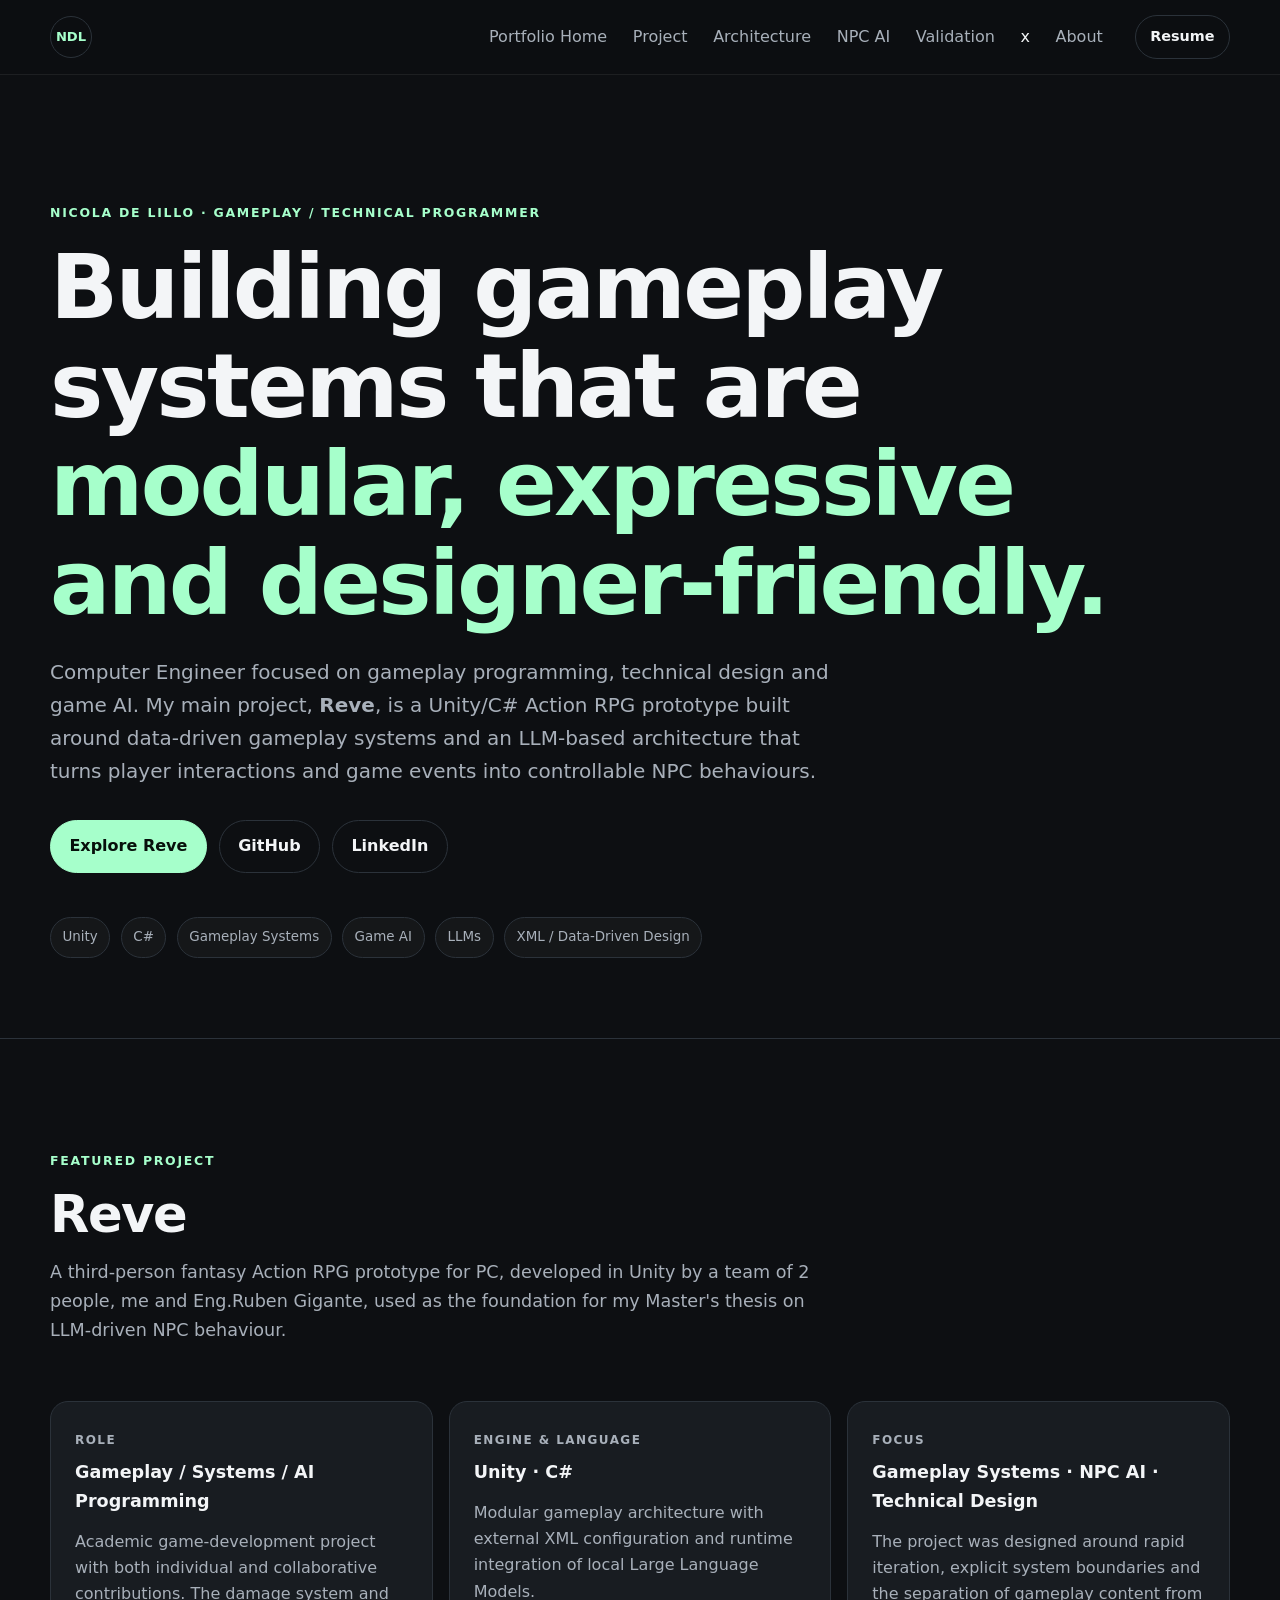
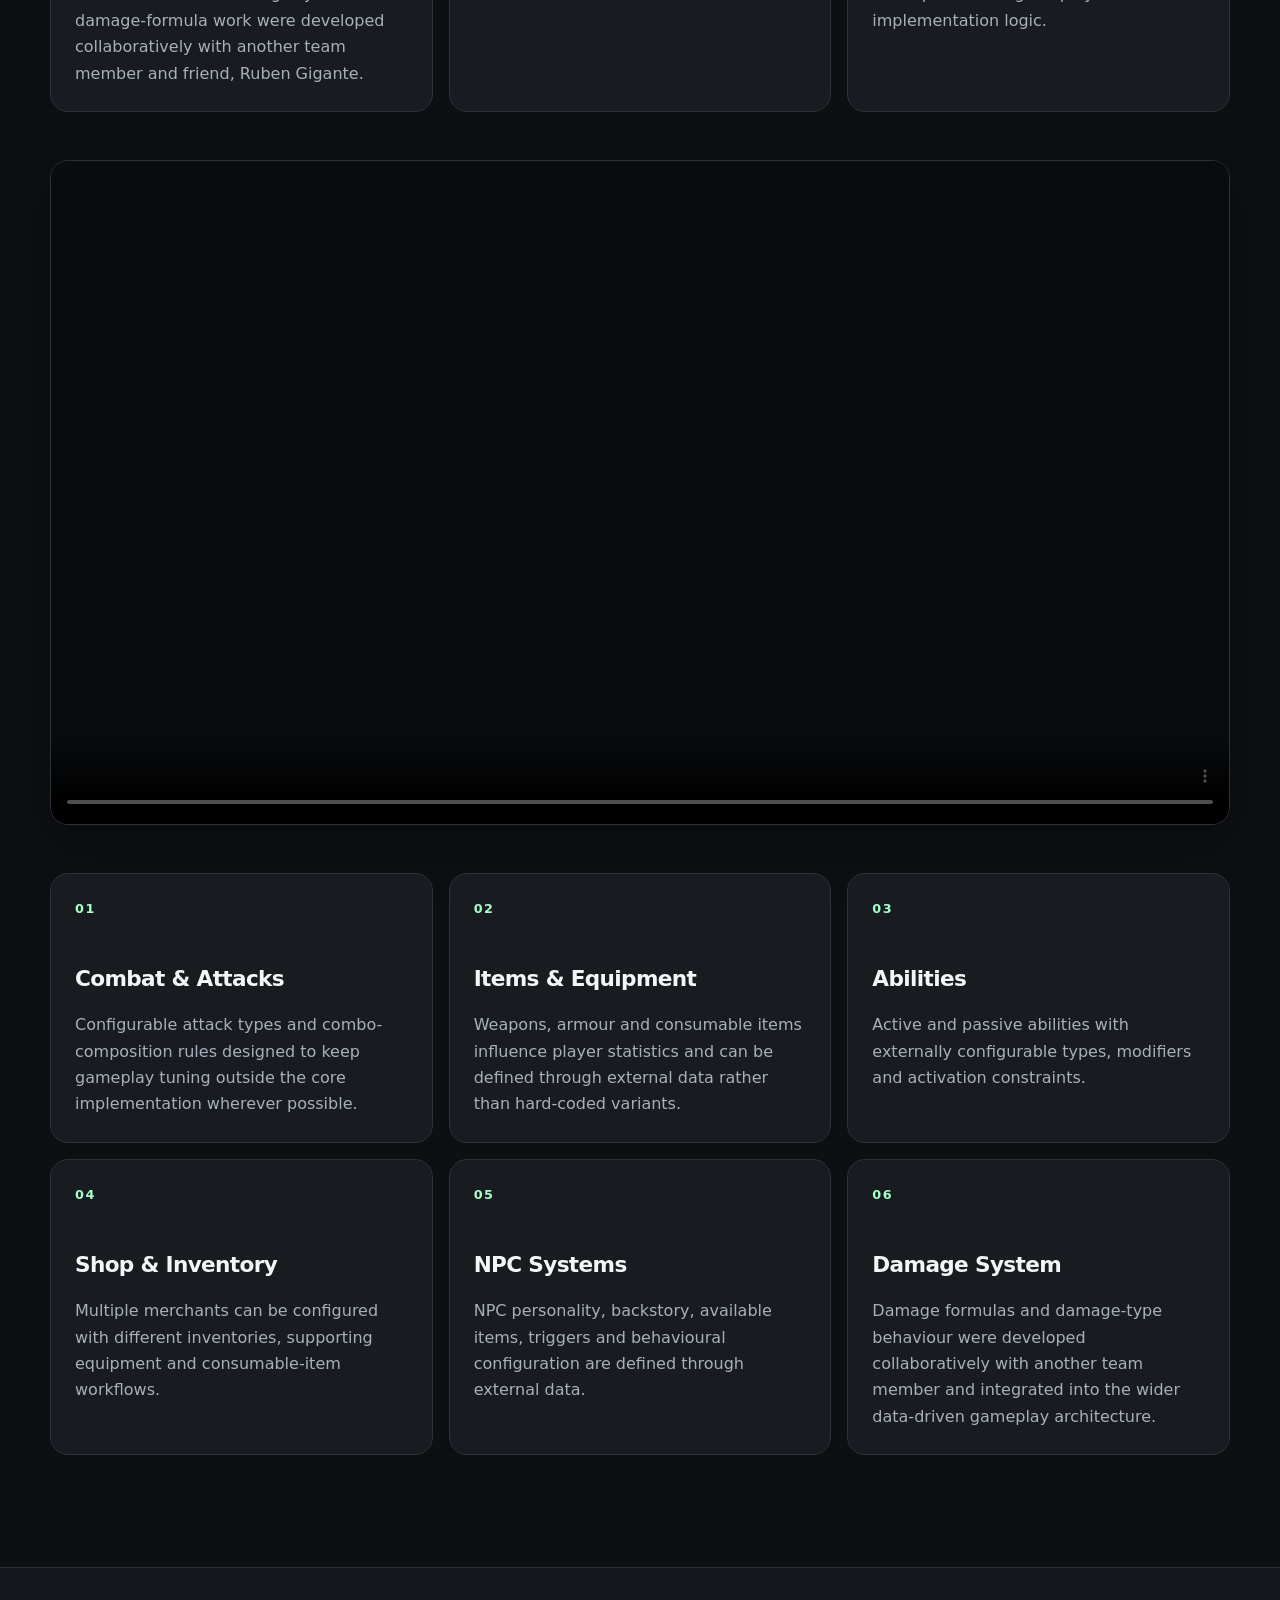
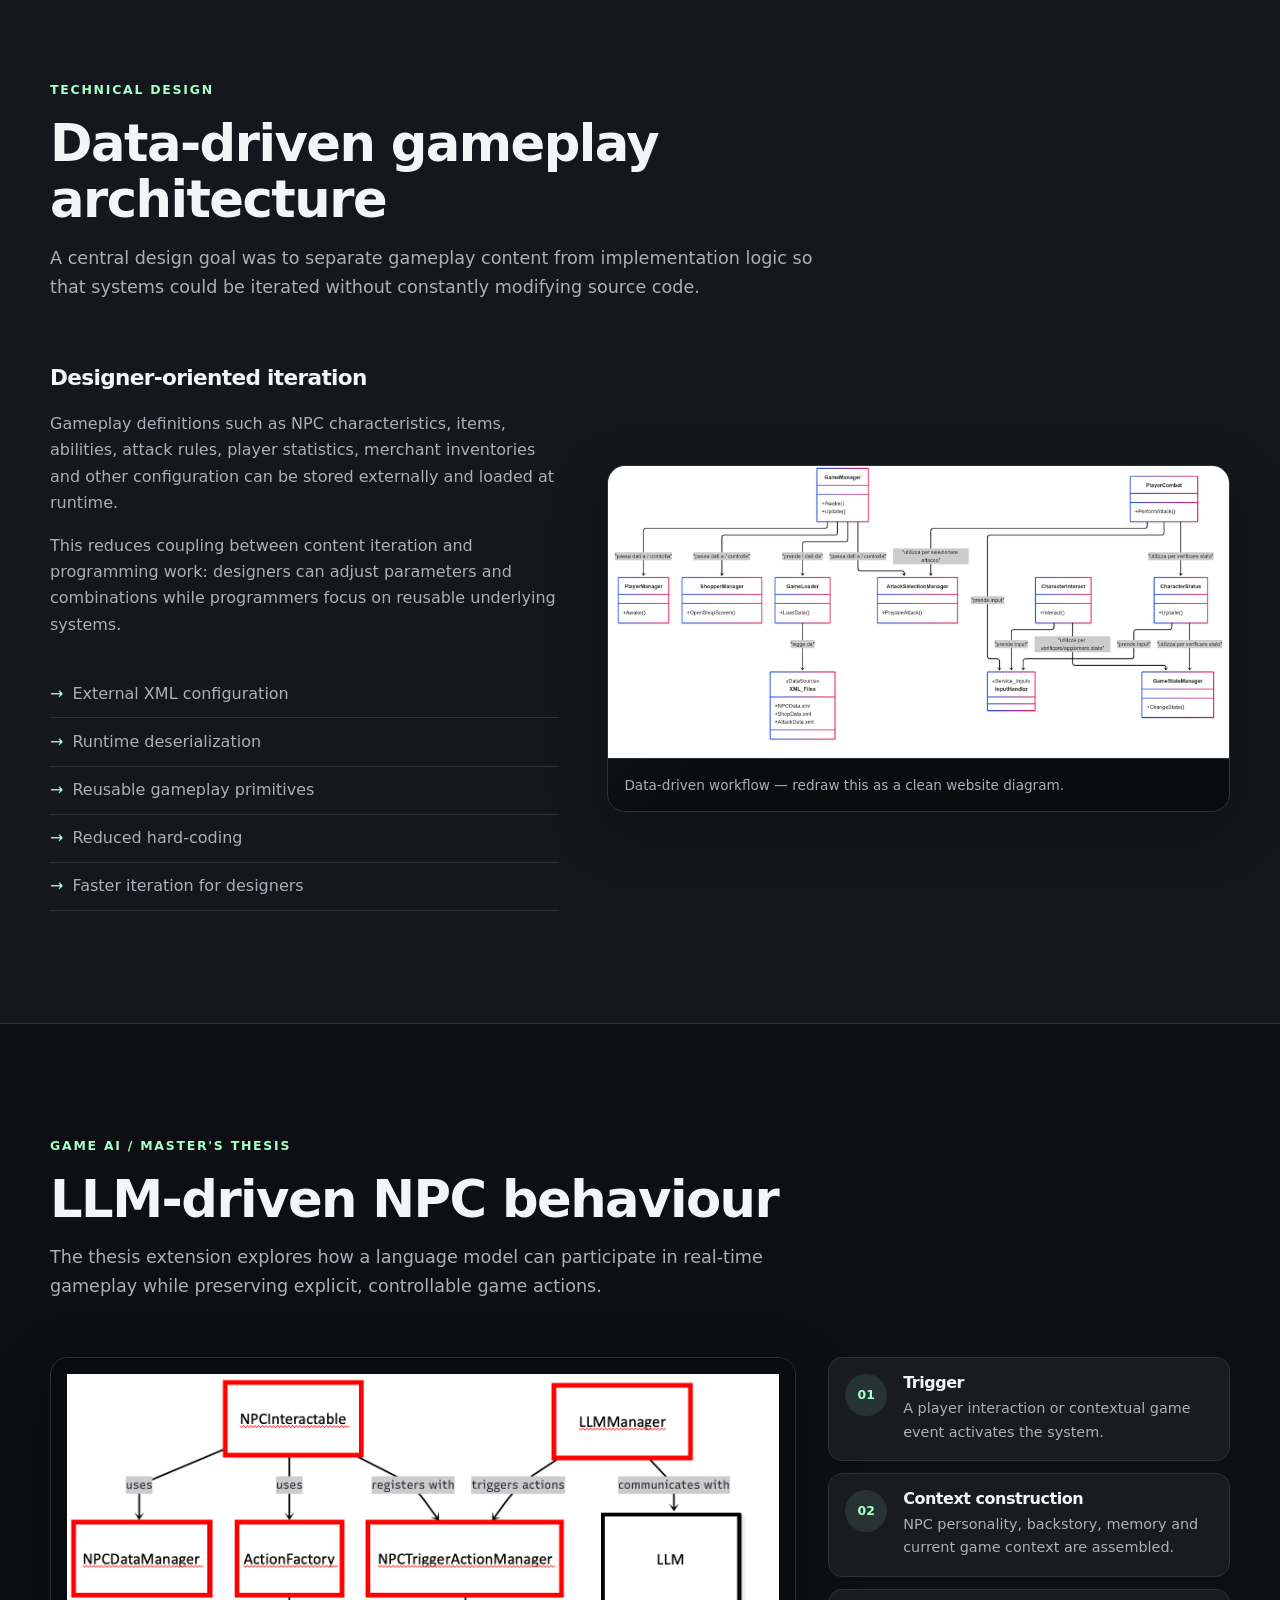
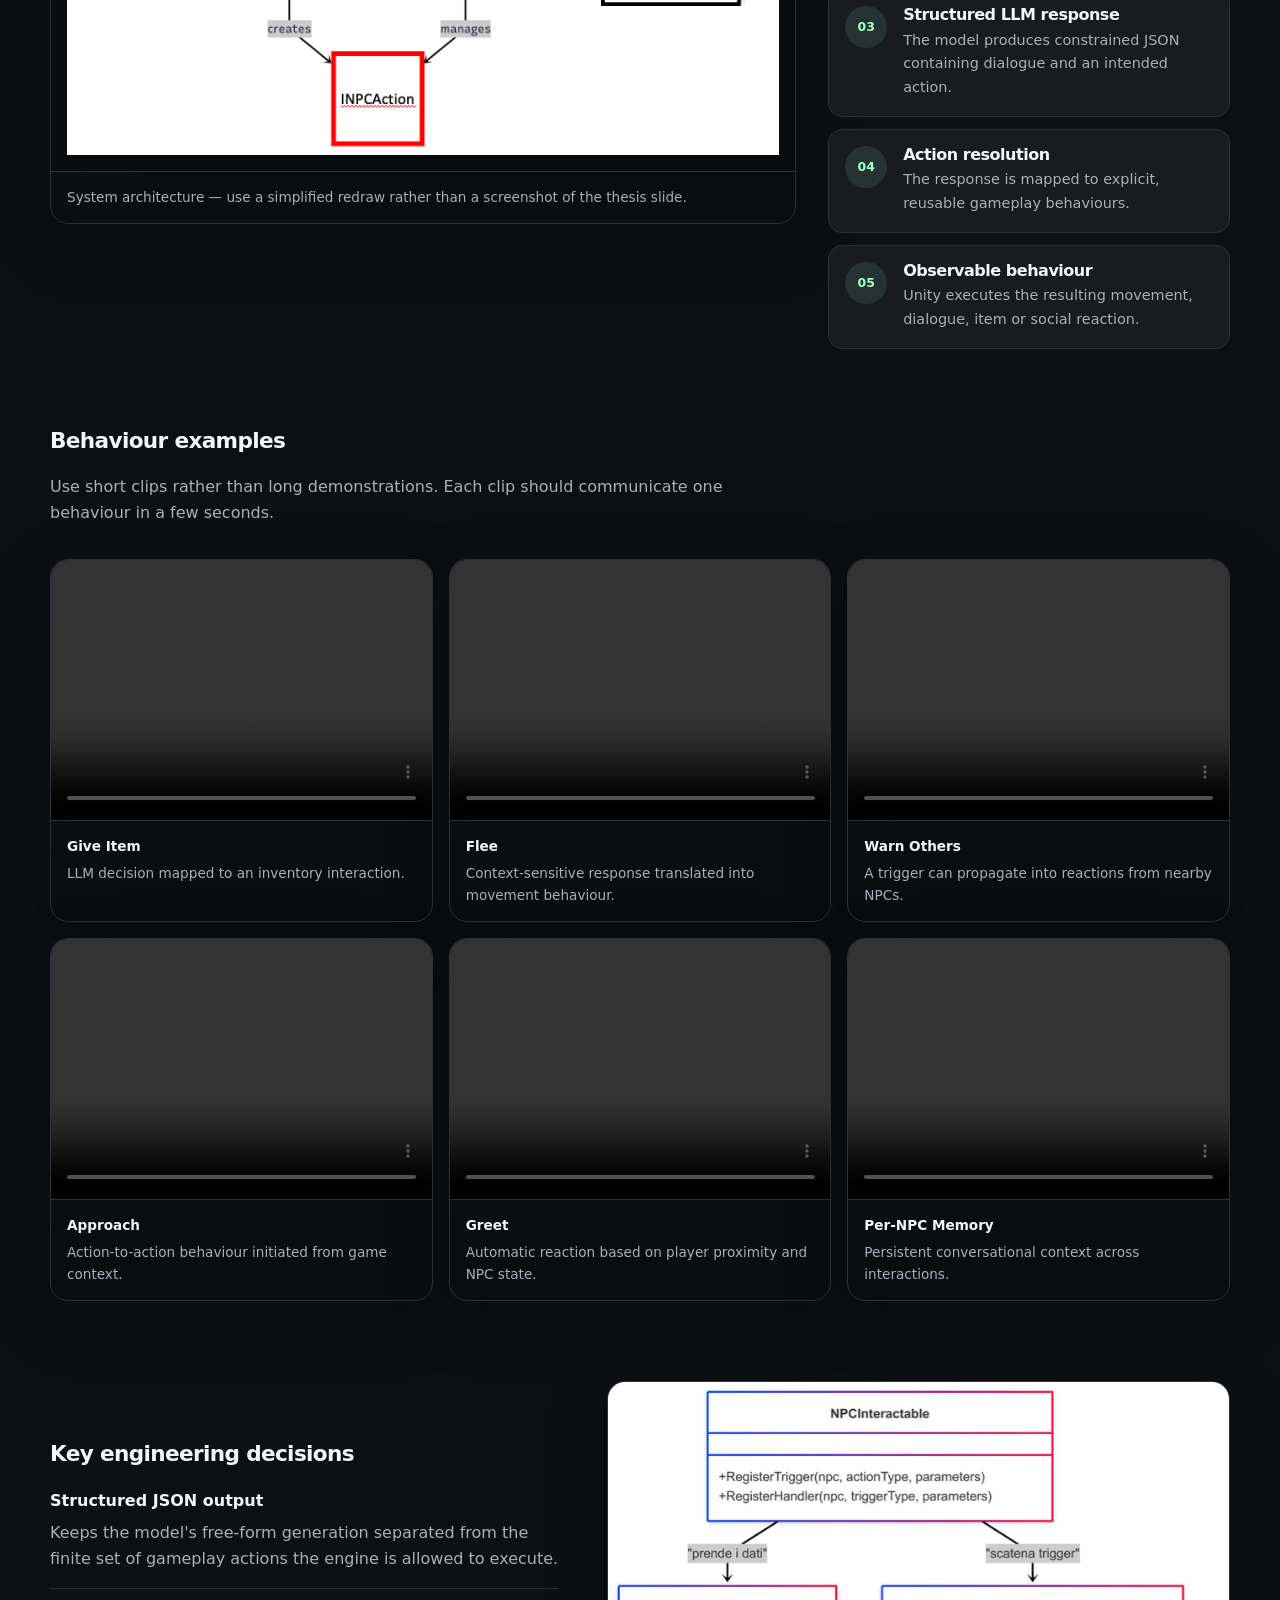
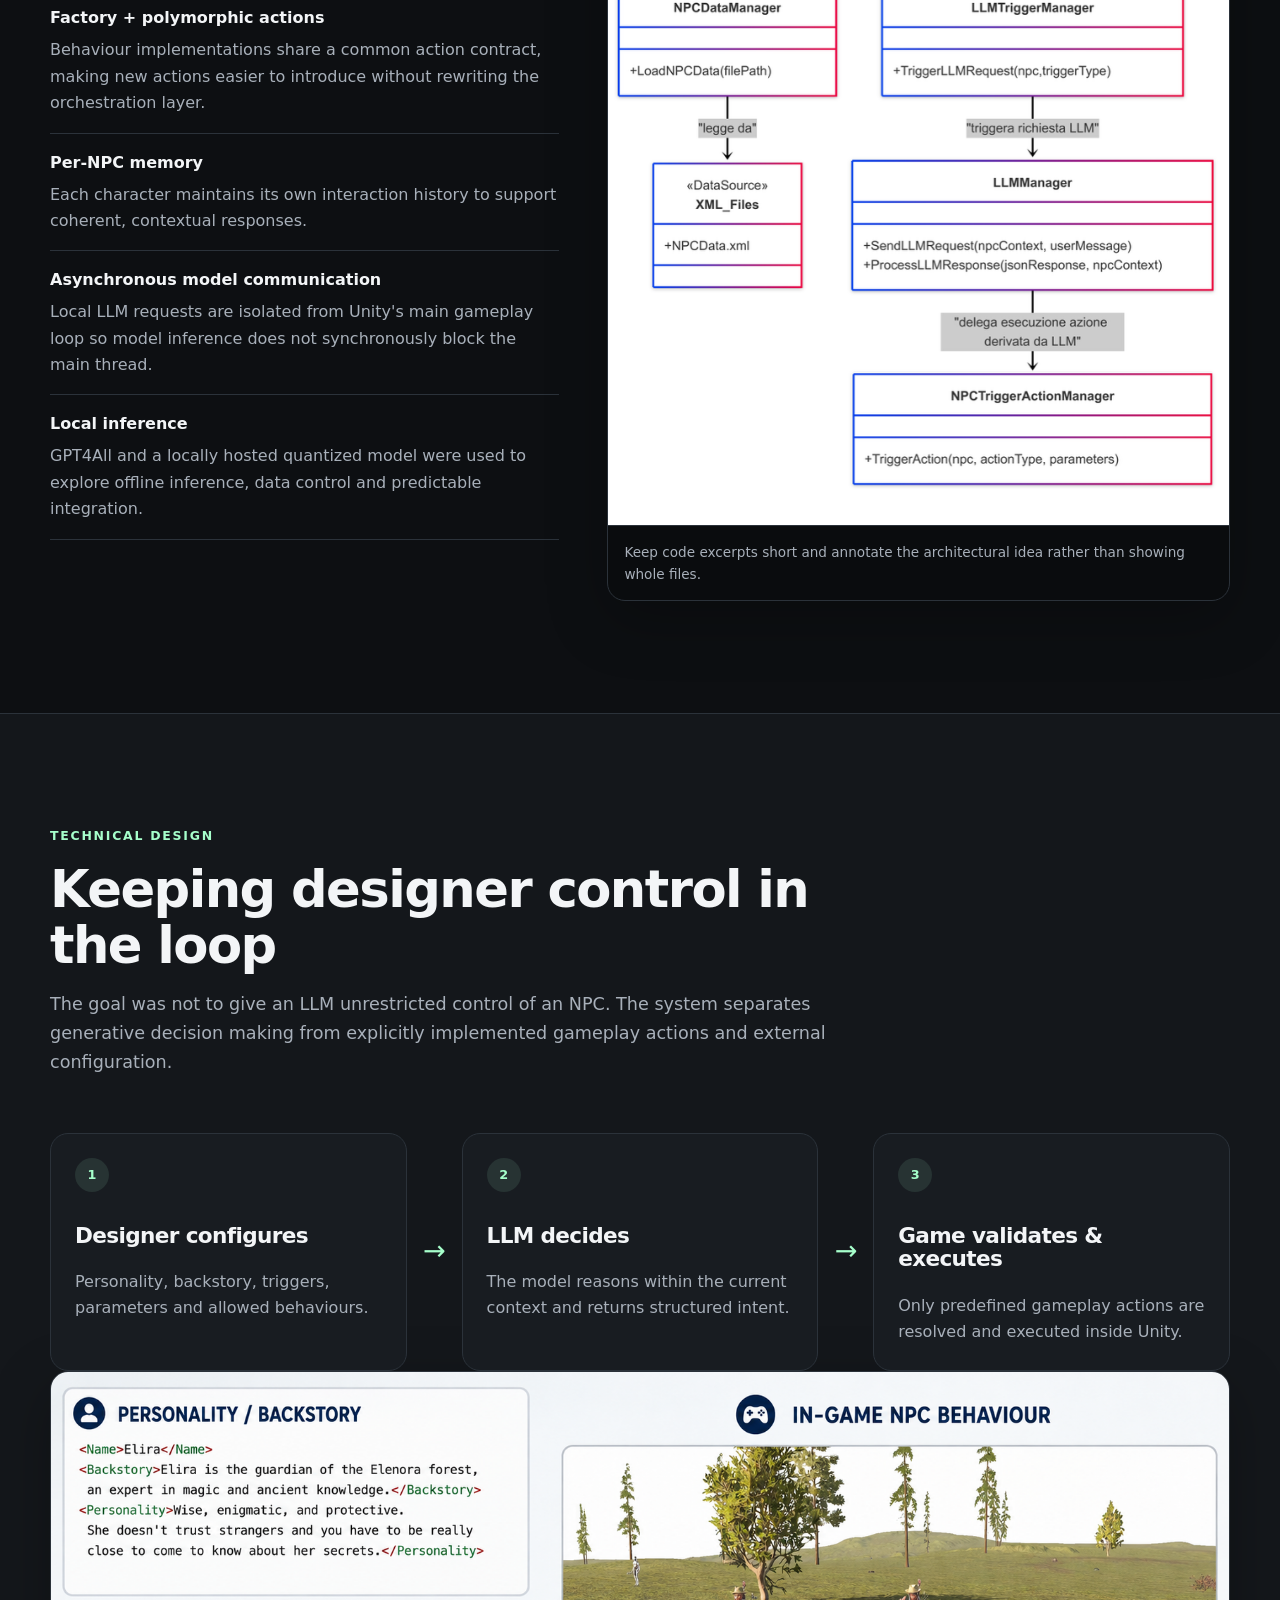
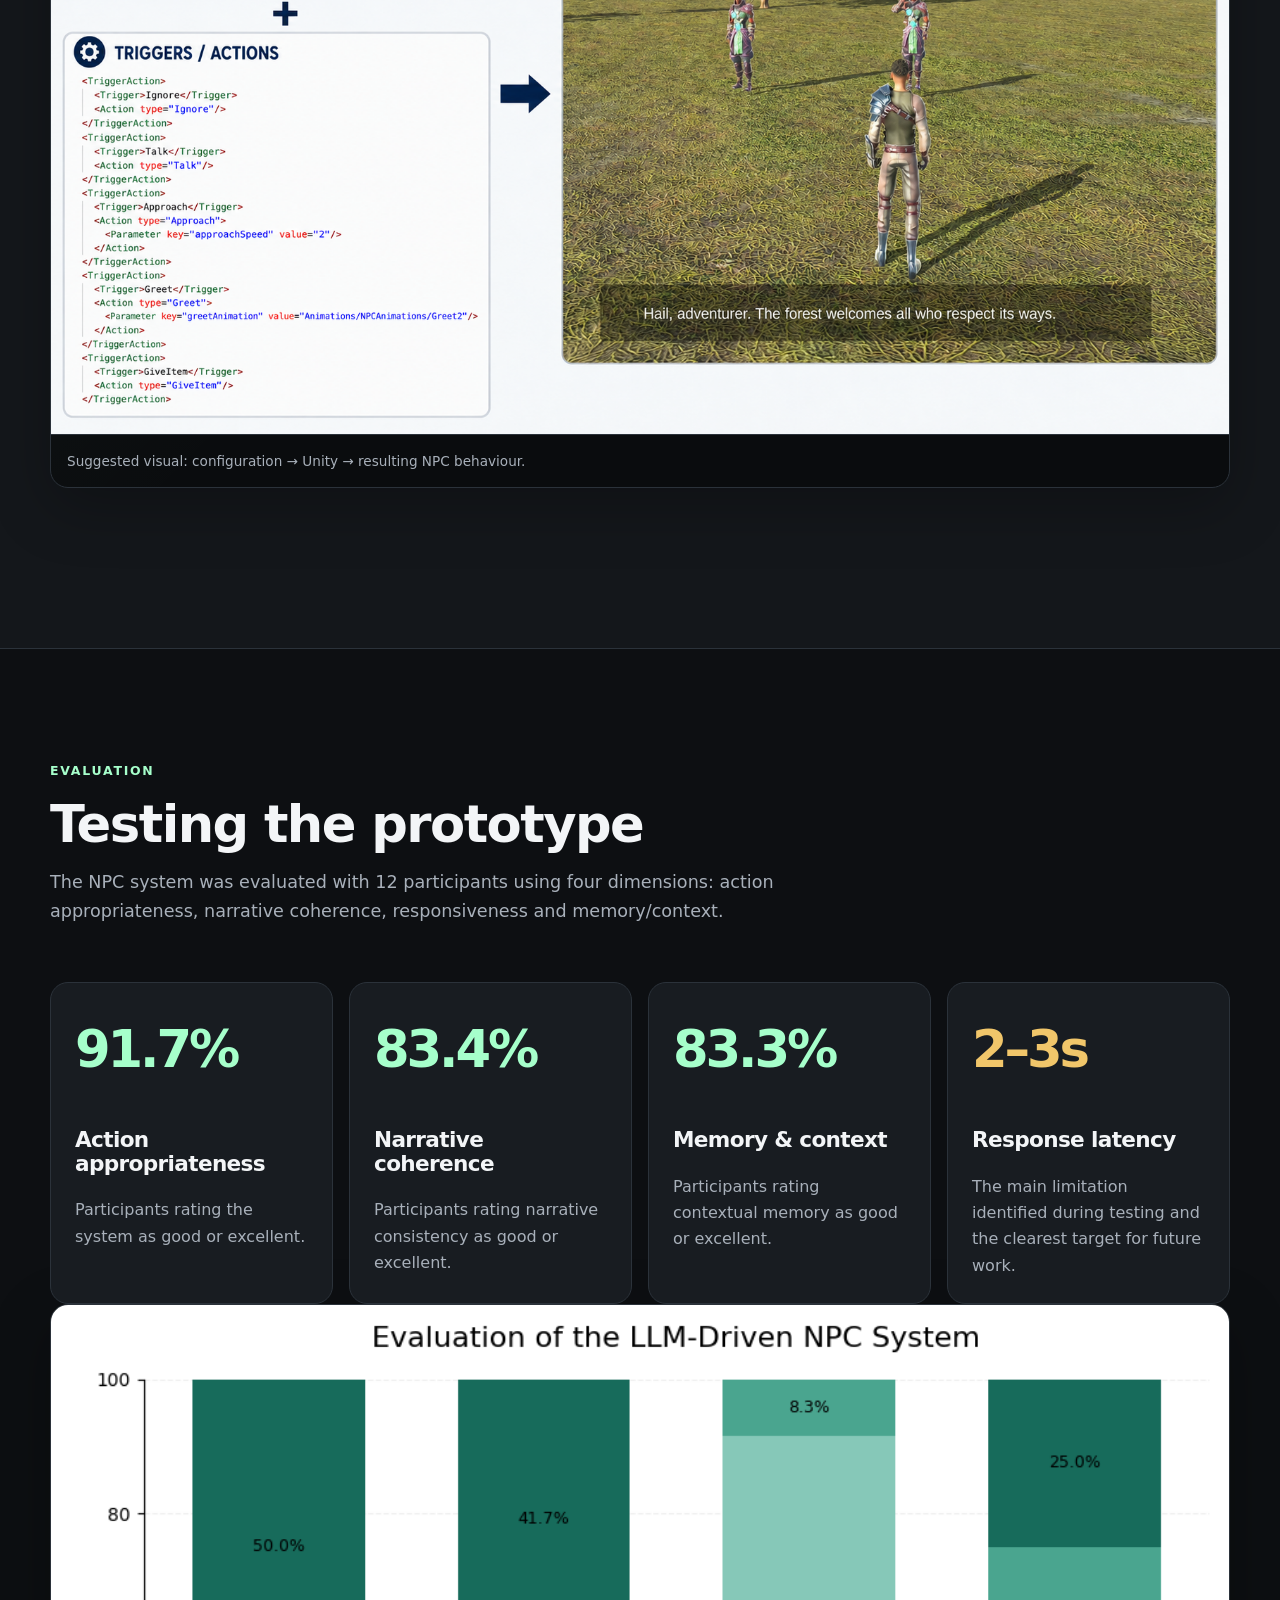
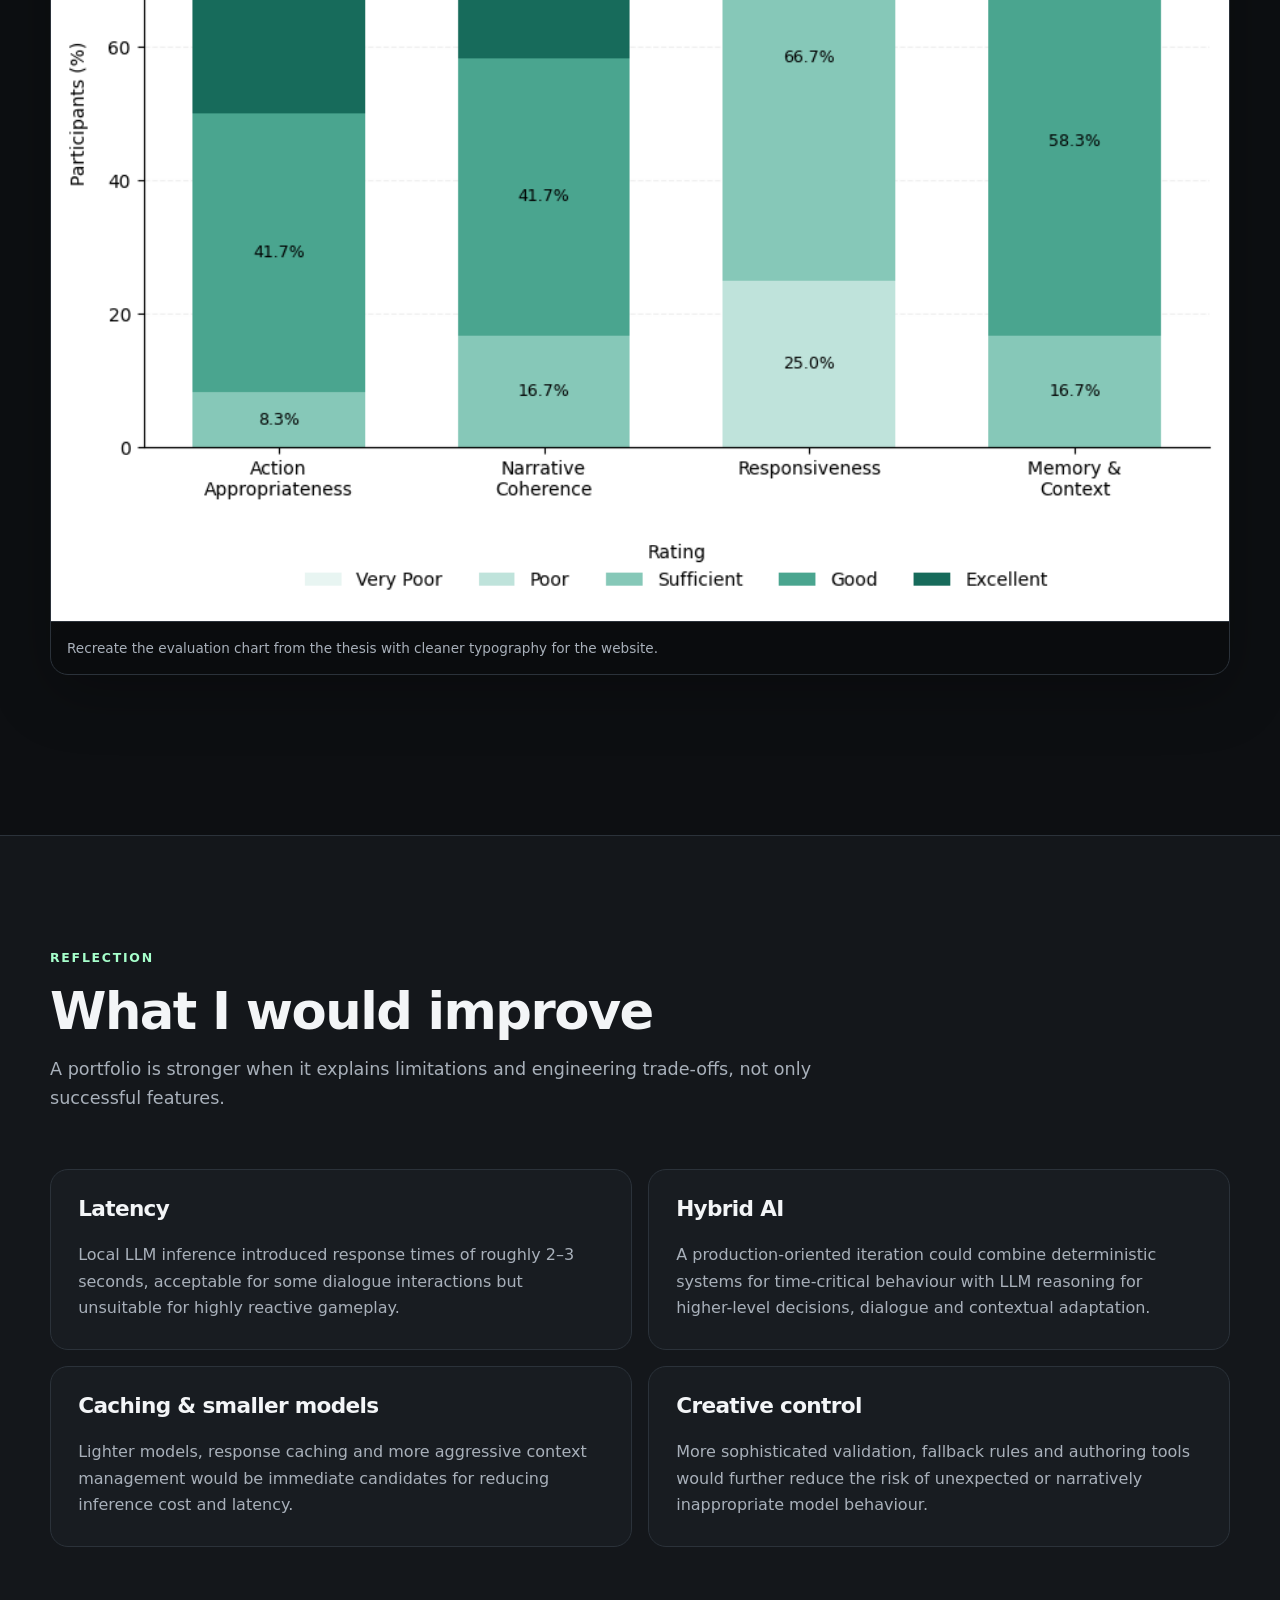
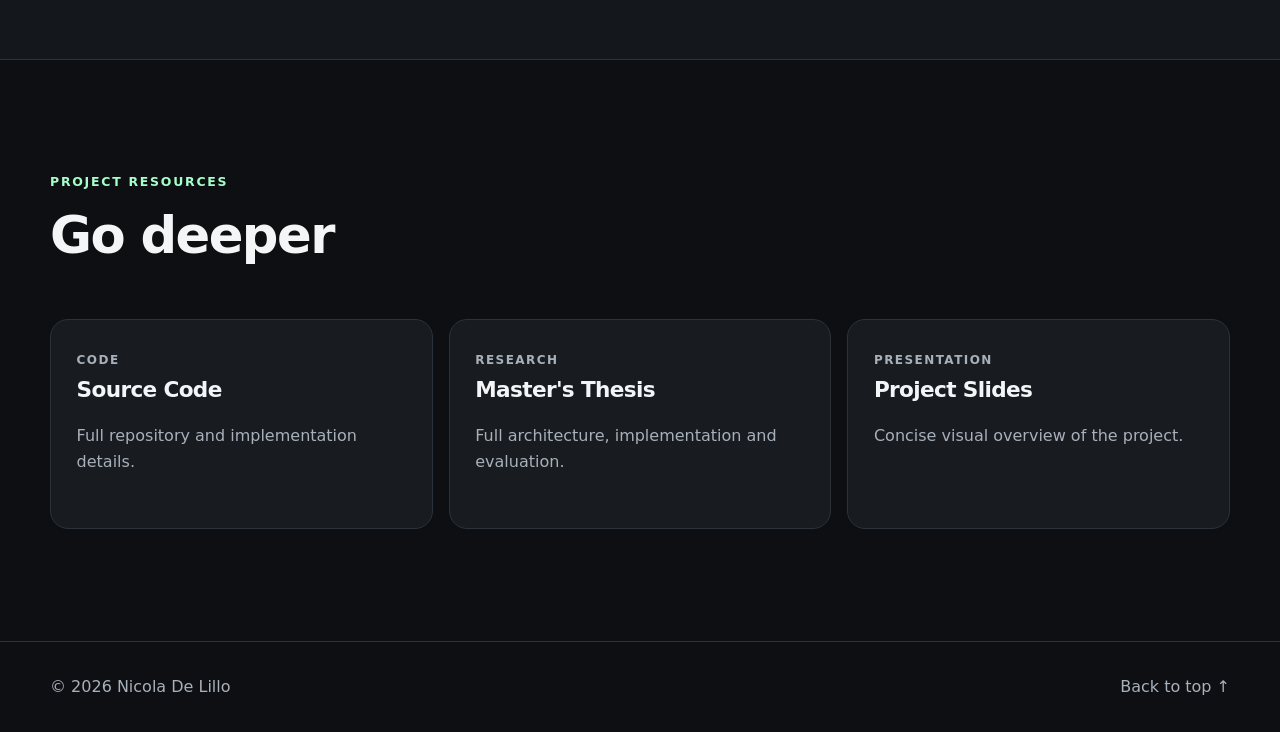
==== projects/reve/index.html @ fcd885eb "Initial Commit" ====
<!DOCTYPE html>
<html lang="en">
<head>
  <meta charset="UTF-8">
  <meta name="viewport" content="width=device-width, initial-scale=1.0">
  <meta name="description" content="Nicola De Lillo — Gameplay / Technical Programmer portfolio. Reve: a data-driven Action RPG prototype with LLM-driven NPC behaviour, modular gameplay systems and designer-oriented workflows.">
  <title>Nicola De Lillo | Gameplay & Technical Programming</title>
  <link rel="stylesheet" href="../../style.css">
</head>

<body>
  <header class="site-header">
    <div class="container nav-wrap">
      <a class="brand" href="../../index.html" aria-label="Back to portfolio homepage">NDL</a>

      <nav class="nav" aria-label="Project navigation">
        <a href="../../index.html">Portfolio Home</a>
        <a href="#project">Project</a>
        <a href="#architecture">Architecture</a>
        <a href="#npc-ai">NPC AI</a>
        <a href="#validation">Validation</a>x
        <a href="#about">About</a>
      </nav>

      <a class="button button-small button-outline" href="../../assets/docs/CV - Nicola De Lillo.pdf">
        Resume
      </a>
    </div>
  </header>

  <main id="top">

    <!-- =========================================================
         HERO
         IMAGE TO ADD:
         ../../assets/images/reve-hero.jpg
         Suggested content:
         A strong in-game screenshot of Reve showing the player,
         environment and ideally one NPC/enemy. Use a 16:9 image.
         ========================================================= -->
    <section class="hero">
      <div class="hero-bg" role="img" aria-label="Reve gameplay environment"></div>

      <div class="container hero-content">
        <p class="eyebrow">Nicola De Lillo · Gameplay / Technical Programmer</p>

        <h1>
          Building gameplay systems that are
          <span class="accent">modular, expressive and designer-friendly.</span>
        </h1>

        <p class="hero-copy">
          Computer Engineer focused on gameplay programming, technical design
          and game AI. My main project, <strong>Reve</strong>, is a Unity/C#
          Action RPG prototype built around data-driven gameplay systems and an
          LLM-based architecture that turns player interactions and game events
          into controllable NPC behaviours.
        </p>

        <div class="hero-actions">
          <a class="button" href="#project">Explore Reve</a>
          <a class="button button-outline" href="https://github.com/nik200122" target="_blank" rel="noopener noreferrer">
            GitHub
          </a>
          <a class="button button-outline" href="https://www.linkedin.com/in/nicola-de-lillo-nik/" target="_blank" rel="noopener noreferrer">
            LinkedIn
          </a>
        </div>

        <ul class="hero-meta" aria-label="Key technologies">
          <li>Unity</li>
          <li>C#</li>
          <li>Gameplay Systems</li>
          <li>Game AI</li>
          <li>LLMs</li>
          <li>XML / Data-Driven Design</li>
        </ul>
      </div>
    </section>


    <!-- =========================================================
         FEATURED PROJECT
         ========================================================= -->
    <section class="section" id="project">
      <div class="container">

        <div class="section-heading">
          <p class="eyebrow">Featured Project</p>
          <h2>Reve</h2>
          <p class="section-intro">
            A third-person fantasy Action RPG prototype for PC, developed in Unity by a team of 2 people, me and Eng.Ruben Gigante,
            used as the foundation for my Master's thesis on LLM-driven NPC behaviour.
          </p>
        </div>

        <div class="project-summary-grid">
          <div class="project-summary-card">
            <span class="label">Role</span>
            <strong>Gameplay / Systems / AI Programming</strong>
            <p>
              Academic game-development project with both individual and collaborative
              contributions. The damage system and damage-formula work were developed
              collaboratively with another team member and friend, Ruben Gigante.
            </p>
          </div>

          <div class="project-summary-card">
            <span class="label">Engine & Language</span>
            <strong>Unity · C#</strong>
            <p>
              Modular gameplay architecture with external XML configuration and runtime
              integration of local Large Language Models.
            </p>
          </div>

          <div class="project-summary-card">
            <span class="label">Focus</span>
            <strong>Gameplay Systems · NPC AI · Technical Design</strong>
            <p>
              The project was designed around rapid iteration, explicit system boundaries
              and the separation of gameplay content from implementation logic.
            </p>
          </div>
        </div>


        <!-- =====================================================
             MAIN GAMEPLAY VIDEO
             VIDEO TO ADD:
             ../../assets/videos/reve-gameplay-overview.mp4
             Suggested content:
             45–60 second montage showing:
             - movement/exploration
             - combat
             - equipment/items
             - merchant
             - abilities
             - NPC interactions
             - one or two LLM-driven behaviours
             ===================================================== -->
        <figure class="media-frame media-wide">
          <video controls preload="metadata" poster="../../assets/images/reve-video-poster.jpg">
            <source src="../../assets/videos/reve_gameplay_systems_overview.mp4" type="video/mp4">
            Your browser does not support the video tag.
          </video>
        </figure>

        <!-- POSTER IMAGE TO ADD:
             ../../assets/images/reve-video-poster.jpg
             Suggested content:
             A clean frame from the gameplay overview video. -->


        <div class="systems-grid">

          <article class="system-card">
            <span class="system-number">01</span>
            <h3>Combat & Attacks</h3>
            <p>
              Configurable attack types and combo-composition rules designed to keep
              gameplay tuning outside the core implementation wherever possible.
            </p>
          </article>

          <article class="system-card">
            <span class="system-number">02</span>
            <h3>Items & Equipment</h3>
            <p>
              Weapons, armour and consumable items influence player statistics and can
              be defined through external data rather than hard-coded variants.
            </p>
          </article>

          <article class="system-card">
            <span class="system-number">03</span>
            <h3>Abilities</h3>
            <p>
              Active and passive abilities with externally configurable types,
              modifiers and activation constraints.
            </p>
          </article>

          <article class="system-card">
            <span class="system-number">04</span>
            <h3>Shop & Inventory</h3>
            <p>
              Multiple merchants can be configured with different inventories,
              supporting equipment and consumable-item workflows.
            </p>
          </article>

          <article class="system-card">
            <span class="system-number">05</span>
            <h3>NPC Systems</h3>
            <p>
              NPC personality, backstory, available items, triggers and behavioural
              configuration are defined through external data.
            </p>
          </article>

          <article class="system-card">
            <span class="system-number">06</span>
            <h3>Damage System</h3>
            <p>
              Damage formulas and damage-type behaviour were developed collaboratively
              with another team member and integrated into the wider data-driven gameplay
              architecture.
            </p>
          </article>

        </div>
      </div>
    </section>


    <!-- =========================================================
         DATA-DRIVEN ARCHITECTURE
         ========================================================= -->
    <section class="section section-alt" id="architecture">
      <div class="container">

        <div class="section-heading">
          <p class="eyebrow">Technical Design</p>
          <h2>Data-driven gameplay architecture</h2>
          <p class="section-intro">
            A central design goal was to separate gameplay content from implementation
            logic so that systems could be iterated without constantly modifying source code.
          </p>
        </div>

        <div class="split-layout">
          <div>
            <h3>Designer-oriented iteration</h3>
            <p>
              Gameplay definitions such as NPC characteristics, items, abilities, attack
              rules, player statistics, merchant inventories and other configuration can
              be stored externally and loaded at runtime.
            </p>

            <p>
              This reduces coupling between content iteration and programming work:
              designers can adjust parameters and combinations while programmers focus
              on reusable underlying systems.
            </p>

            <ul class="feature-list">
              <li>External XML configuration</li>
              <li>Runtime deserialization</li>
              <li>Reusable gameplay primitives</li>
              <li>Reduced hard-coding</li>
              <li>Faster iteration for designers</li>
            </ul>
          </div>

          <!-- IMAGE TO ADD:
               ../../assets/diagrams/data-driven-flow.svg
               Suggested content:
               A clean diagram you redraw specifically for the website:
               "XML / Designer Data → Runtime Loader → Gameplay Systems → In-Game Result"
               Optionally show branches for NPCs, Items, Abilities and Attacks. -->
          <figure class="media-frame">
            <img src="../../assets/images/Architettura DataDriven.png"
                 alt="Diagram showing external XML configuration flowing into runtime gameplay systems">
            <figcaption>
              Data-driven workflow — redraw this as a clean website diagram.
            </figcaption>
          </figure>
        </div>
    </section>


    <!-- =========================================================
         LLM NPC SYSTEM
         ========================================================= -->
    <section class="section" id="npc-ai">
      <div class="container">

        <div class="section-heading">
          <p class="eyebrow">Game AI / Master's Thesis</p>
          <h2>LLM-driven NPC behaviour</h2>
          <p class="section-intro">
            The thesis extension explores how a language model can participate in
            real-time gameplay while preserving explicit, controllable game actions.
          </p>
        </div>

        <div class="architecture-highlight">

          <!-- IMAGE TO ADD:
               ../../assets/diagrams/llm-npc-architecture.svg
               Suggested content:
               A clean architecture diagram based on your thesis:
               Game Event / Player Input
                 → Trigger Handler
                 → NPC Context + Memory
                 → LLMManager
                 → Local LLM / GPT4All
                 → Structured JSON
                 → NPCTriggerActionManager / ActionFactory
                 → INPCAction
                 → Concrete in-game behaviour
               Also label NPCDataManager as the source of NPC configuration. -->
          <figure class="media-frame media-diagram">
            <img src="../../assets/images/Architettura Generale.jpg"
                 alt="Architecture diagram of the LLM-driven NPC behaviour pipeline">
            <figcaption>
              System architecture — use a simplified redraw rather than a screenshot of the thesis slide.
            </figcaption>
          </figure>

          <div class="pipeline">
            <div class="pipeline-step">
              <span>01</span>
              <div>
                <h3>Trigger</h3>
                <p>A player interaction or contextual game event activates the system.</p>
              </div>
            </div>

            <div class="pipeline-step">
              <span>02</span>
              <div>
                <h3>Context construction</h3>
                <p>NPC personality, backstory, memory and current game context are assembled.</p>
              </div>
            </div>

            <div class="pipeline-step">
              <span>03</span>
              <div>
                <h3>Structured LLM response</h3>
                <p>The model produces constrained JSON containing dialogue and an intended action.</p>
              </div>
            </div>

            <div class="pipeline-step">
              <span>04</span>
              <div>
                <h3>Action resolution</h3>
                <p>The response is mapped to explicit, reusable gameplay behaviours.</p>
              </div>
            </div>

            <div class="pipeline-step">
              <span>05</span>
              <div>
                <h3>Observable behaviour</h3>
                <p>Unity executes the resulting movement, dialogue, item or social reaction.</p>
              </div>
            </div>
          </div>
        </div>


        <div class="subsection-heading">
          <h3>Behaviour examples</h3>
          <p>
            Use short clips rather than long demonstrations. Each clip should communicate
            one behaviour in a few seconds.
          </p>
        </div>

        <div class="video-grid">

          <!-- VIDEO TO ADD:
               ../../assets/videos/give-item.mp4
               Suggested content:
               NPC decides to give the player an item; show both the interaction
               and the inventory/gameplay consequence if possible. -->
          <figure class="media-frame media-card">
            <video controls preload="metadata">
              <source src="../../assets/videos/GiveItemAction.mov" type="video/mp4">
            </video>
            <figcaption>
              <strong>Give Item</strong>
              <span>LLM decision mapped to an inventory interaction.</span>
            </figcaption>
          </figure>

          <!-- VIDEO TO ADD:
               ../../assets/videos/flee.mp4
               Suggested content:
               NPC evaluates the situation and executes a flee behaviour. -->
          <figure class="media-frame media-card">
            <video controls preload="metadata">
              <source src="../../assets/videos/FleeAction.mov" type="video/mp4">
            </video>
            <figcaption>
              <strong>Flee</strong>
              <span>Context-sensitive response translated into movement behaviour.</span>
            </figcaption>
          </figure>

          <!-- VIDEO TO ADD:
               ../../assets/videos/warn-others.mp4
               Suggested content:
               One NPC warns nearby NPCs and triggers a chained reaction.
               This is one of the strongest clips for the portfolio. -->
          <figure class="media-frame media-card">
            <video controls preload="metadata">
              <source src="../../assets/videos/WarnOthersAction.mov" type="video/mp4">
            </video>
            <figcaption>
              <strong>Warn Others</strong>
              <span>A trigger can propagate into reactions from nearby NPCs.</span>
            </figcaption>
          </figure>

          <!-- VIDEO TO ADD:
               ../../assets/videos/approach.mp4
               Suggested content:
               NPC autonomously approaches the player based on context. -->
          <figure class="media-frame media-card">
            <video controls preload="metadata">
              <source src="../../assets/videos/ApproachAction.mov" type="video/mp4">
            </video>
            <figcaption>
              <strong>Approach</strong>
              <span>Action-to-action behaviour initiated from game context.</span>
            </figcaption>
          </figure>

          <!-- VIDEO TO ADD:
               ../../assets/videos/greet.mp4
               Suggested content:
               NPC greets the player after a contextual trigger. -->
          <figure class="media-frame media-card">
            <video controls preload="metadata">
              <source src="../../assets/videos/GreetAction.mov" type="video/mp4">
            </video>
            <figcaption>
              <strong>Greet</strong>
              <span>Automatic reaction based on player proximity and NPC state.</span>
            </figcaption>
          </figure>

          <!-- VIDEO TO ADD:
               ../../assets/videos/npc-memory.mp4
               Suggested content:
               NEW recording recommended.
               Show an NPC remembering information from an earlier interaction,
               e.g. the player's name or a past event. -->
          <figure class="media-frame media-card">
            <video controls preload="metadata">
              <source src="../../assets/videos/npc-memory.mp4" type="video/mp4">
            </video>
            <figcaption>
              <strong>Per-NPC Memory</strong>
              <span>Persistent conversational context across interactions.</span>
            </figcaption>
          </figure>

        </div>


        <div class="split-layout technical-split">
          <div>
            <h3>Key engineering decisions</h3>

            <div class="decision-list">
              <div class="decision">
                <strong>Structured JSON output</strong>
                <p>
                  Keeps the model's free-form generation separated from the finite set
                  of gameplay actions the engine is allowed to execute.
                </p>
              </div>

              <div class="decision">
                <strong>Factory + polymorphic actions</strong>
                <p>
                  Behaviour implementations share a common action contract, making new
                  actions easier to introduce without rewriting the orchestration layer.
                </p>
              </div>

              <div class="decision">
                <strong>Per-NPC memory</strong>
                <p>
                  Each character maintains its own interaction history to support coherent,
                  contextual responses.
                </p>
              </div>

              <div class="decision">
                <strong>Asynchronous model communication</strong>
                <p>
                  Local LLM requests are isolated from Unity's main gameplay loop so model
                  inference does not synchronously block the main thread.
                </p>
              </div>

              <div class="decision">
                <strong>Local inference</strong>
                <p>
                  GPT4All and a locally hosted quantized model were used to explore offline
                  inference, data control and predictable integration.
                </p>
              </div>
            </div>
          </div>

          <!-- IMAGE TO ADD:
               ../../assets/images/code-action-system.jpg
               Suggested content:
               A clean screenshot or recreated code snippet showing either:
               - INPCAction interface + one concrete action
               OR
               - ActionFactory
               Keep it to roughly 20–30 readable lines maximum. -->
          <figure class="media-frame">
            <img src="../../assets/images/DataDrivenNPC.png"
                 alt="Code excerpt showing the modular NPC action system">
            <figcaption>
              Keep code excerpts short and annotate the architectural idea rather than showing whole files.
            </figcaption>
          </figure>
        </div>

      </div>
    </section>


    <!-- =========================================================
         DESIGNER WORKFLOW
         ========================================================= -->
    <section class="section section-alt" id="designer-workflow">
      <div class="container">

        <div class="section-heading">
          <p class="eyebrow">Technical Design</p>
          <h2>Keeping designer control in the loop</h2>
          <p class="section-intro">
            The goal was not to give an LLM unrestricted control of an NPC. The system
            separates generative decision making from explicitly implemented gameplay
            actions and external configuration.
          </p>
        </div>

        <div class="designer-flow">
          <div class="designer-flow-card">
            <span>1</span>
            <h3>Designer configures</h3>
            <p>Personality, backstory, triggers, parameters and allowed behaviours.</p>
          </div>

          <div class="designer-flow-arrow" aria-hidden="true">→</div>

          <div class="designer-flow-card">
            <span>2</span>
            <h3>LLM decides</h3>
            <p>The model reasons within the current context and returns structured intent.</p>
          </div>

          <div class="designer-flow-arrow" aria-hidden="true">→</div>

          <div class="designer-flow-card">
            <span>3</span>
            <h3>Game validates & executes</h3>
            <p>Only predefined gameplay actions are resolved and executed inside Unity.</p>
          </div>
        </div>


        <!-- IMAGE TO ADD:
             ../../assets/images/designer-workflow.jpg
             Suggested content:
             A composite screenshot showing:
             - XML/config file with personality/trigger/action parameters
             - Unity inspector or game window
             - resulting NPC behaviour
             This should visually reinforce "designer iteration without changing code". -->
        <figure class="media-frame media-wide top-gap">
          <img src="../../assets/images/Config+conseguenza.png"
               alt="Designer workflow showing external NPC configuration and resulting in-game behaviour">
          <figcaption>
            Suggested visual: configuration → Unity → resulting NPC behaviour.
          </figcaption>
        </figure>

      </div>
    </section>


    <!-- =========================================================
         VALIDATION
         ========================================================= -->
    <section class="section" id="validation">
      <div class="container">

        <div class="section-heading">
          <p class="eyebrow">Evaluation</p>
          <h2>Testing the prototype</h2>
          <p class="section-intro">
            The NPC system was evaluated with 12 participants using four dimensions:
            action appropriateness, narrative coherence, responsiveness and memory/context.
          </p>
        </div>

        <div class="metrics-grid">
          <article class="metric-card">
            <span class="metric-value">91.7%</span>
            <h3>Action appropriateness</h3>
            <p>Participants rating the system as good or excellent.</p>
          </article>

          <article class="metric-card">
            <span class="metric-value">83.4%</span>
            <h3>Narrative coherence</h3>
            <p>Participants rating narrative consistency as good or excellent.</p>
          </article>

          <article class="metric-card">
            <span class="metric-value">83.3%</span>
            <h3>Memory & context</h3>
            <p>Participants rating contextual memory as good or excellent.</p>
          </article>

          <article class="metric-card metric-card-warning">
            <span class="metric-value">2–3s</span>
            <h3>Response latency</h3>
            <p>The main limitation identified during testing and the clearest target for future work.</p>
          </article>
        </div>


        <!-- IMAGE TO ADD:
             ../../assets/images/validation-chart.jpg
             Suggested content:
             Recreate the Likert results from the thesis as a clean modern chart,
             rather than inserting a screenshot of the thesis page.
             Show the four metrics and their response distributions. -->
        <figure class="media-frame media-wide top-gap">
          <img src="../../assets/images/likert_validation.png"
               alt="Chart summarising participant evaluation of the LLM-driven NPC system">
          <figcaption>
            Recreate the evaluation chart from the thesis with cleaner typography for the website.
          </figcaption>
        </figure>

      </div>
    </section>


    <!-- =========================================================
         LIMITATIONS / LESSONS
         ========================================================= -->
    <section class="section section-alt">
      <div class="container">

        <div class="section-heading">
          <p class="eyebrow">Reflection</p>
          <h2>What I would improve</h2>
          <p class="section-intro">
            A portfolio is stronger when it explains limitations and engineering trade-offs,
            not only successful features.
          </p>
        </div>

        <div class="lessons-grid">

          <article class="lesson-card">
            <h3>Latency</h3>
            <p>
              Local LLM inference introduced response times of roughly 2–3 seconds,
              acceptable for some dialogue interactions but unsuitable for highly
              reactive gameplay.
            </p>
          </article>

          <article class="lesson-card">
            <h3>Hybrid AI</h3>
            <p>
              A production-oriented iteration could combine deterministic systems for
              time-critical behaviour with LLM reasoning for higher-level decisions,
              dialogue and contextual adaptation.
            </p>
          </article>

          <article class="lesson-card">
            <h3>Caching & smaller models</h3>
            <p>
              Lighter models, response caching and more aggressive context management
              would be immediate candidates for reducing inference cost and latency.
            </p>
          </article>

          <article class="lesson-card">
            <h3>Creative control</h3>
            <p>
              More sophisticated validation, fallback rules and authoring tools would
              further reduce the risk of unexpected or narratively inappropriate model
              behaviour.
            </p>
          </article>

        </div>
      </div>
    </section>


    <!-- =========================================================
         RESOURCES
         ========================================================= -->
    <section class="section" id="resources">
      <div class="container">

        <div class="section-heading">
          <p class="eyebrow">Project Resources</p>
          <h2>Go deeper</h2>
        </div>

        <div class="resource-grid">

          <a class="resource-card" href="https://github.com/nik200122/Reve-Project" target="_blank" rel="noopener noreferrer">
            <span class="label">Code</span>
            <h3>Source Code</h3>
            <p>Full repository and implementation details.</p>
          </a>

          <a class="resource-card" href="../../assets/docs/TesiMagistraleNicolaDeLillo1.pdf" target="_blank" rel="noopener noreferrer">
            <span class="label">Research</span>
            <h3>Master's Thesis</h3>
            <p>Full architecture, implementation and evaluation.</p>
          </a>

          <a class="resource-card" href="../../assets/docs/tesiMagistrale.pdf" target="_blank" rel="noopener noreferrer">
            <span class="label">Presentation</span>
            <h3>Project Slides</h3>
            <p>Concise visual overview of the project.</p>
          </a>

        </div>
      </div>
    </section>


    <!-- =========================================================
         ABOUT
         IMAGE TO ADD:
         ../../assets/images/nicola-profile.jpg
         Suggested content:
         Optional professional portrait. If you do not want a portrait,
         remove the entire <figure class="profile-image"> block.
         ========================================================= -->

  </main>


  <footer class="site-footer">
    <div class="container footer-content">
      <p>© 2026 Nicola De Lillo</p>
      <a href="#top">Back to top ↑</a>
    </div>
  </footer>

</body>
</html>
---- style.css ----
/* =========================================================
   NICOLA DE LILLO — GAME DEVELOPMENT PORTFOLIO
   Single-page static portfolio
   ========================================================= */

:root {
  --bg: #0d0f12;
  --bg-alt: #14171b;
  --panel: #181c21;
  --panel-soft: #1f242a;
  --text: #f3f5f7;
  --text-muted: #a8b0ba;
  --line: #2b323a;
  --accent: #a6ffcb;
  --accent-soft: rgba(166, 255, 203, 0.10);
  --warning: #f1c66a;
  --max-width: 1180px;
  --radius: 18px;
  --shadow: 0 18px 60px rgba(0, 0, 0, 0.26);
}

* {
  box-sizing: border-box;
}

html {
  scroll-behavior: smooth;
}

body {
  margin: 0;
  font-family:
    Inter,
    ui-sans-serif,
    system-ui,
    -apple-system,
    BlinkMacSystemFont,
    "Segoe UI",
    sans-serif;
  background: var(--bg);
  color: var(--text);
  line-height: 1.65;
  -webkit-font-smoothing: antialiased;
}

img,
video {
  display: block;
  width: 100%;
}

a {
  color: inherit;
}

p {
  margin-top: 0;
  color: var(--text-muted);
}

h1,
h2,
h3 {
  margin-top: 0;
  line-height: 1.1;
  letter-spacing: -0.03em;
}

h1 {
  font-size: clamp(3rem, 7vw, 6.8rem);
  max-width: 1100px;
  margin-bottom: 1.5rem;
}

h2 {
  font-size: clamp(2.3rem, 4vw, 4.5rem);
  margin-bottom: 1rem;
}

h3 {
  font-size: 1.35rem;
}

.container {
  width: min(calc(100% - 40px), var(--max-width));
  margin-inline: auto;
}

.accent {
  color: var(--accent);
}

.eyebrow {
  margin-bottom: 0.9rem;
  color: var(--accent);
  text-transform: uppercase;
  letter-spacing: 0.14em;
  font-size: 0.78rem;
  font-weight: 700;
}

.label {
  display: inline-block;
  margin-bottom: 0.45rem;
  color: var(--text-muted);
  font-size: 0.75rem;
  font-weight: 700;
  letter-spacing: 0.12em;
  text-transform: uppercase;
}

.note {
  font-size: 0.88rem;
  font-style: italic;
}

.top-gap {
  margin-top: 3rem;
}


/* =========================================================
   HEADER
   ========================================================= */

.site-header {
  position: sticky;
  top: 0;
  z-index: 100;
  border-bottom: 1px solid rgba(255, 255, 255, 0.07);
  background: rgba(13, 15, 18, 0.82);
  backdrop-filter: blur(18px);
}

.nav-wrap {
  min-height: 74px;
  display: flex;
  align-items: center;
  gap: 2rem;
}

.brand {
  display: grid;
  place-items: center;
  width: 42px;
  height: 42px;
  border: 1px solid var(--line);
  border-radius: 50%;
  color: var(--accent);
  text-decoration: none;
  font-weight: 800;
  font-size: 0.82rem;
}

.nav {
  display: flex;
  gap: 1.6rem;
  margin-left: auto;
}

.nav a,
.footer-content a,
.about-links a {
  color: var(--text-muted);
  text-decoration: none;
  transition: color 160ms ease;
}

.nav a:hover,
.footer-content a:hover,
.about-links a:hover {
  color: var(--text);
}


/* =========================================================
   BUTTONS
   ========================================================= */

.button {
  display: inline-flex;
  justify-content: center;
  align-items: center;
  min-height: 48px;
  padding: 0.75rem 1.15rem;
  border: 1px solid var(--accent);
  border-radius: 999px;
  background: var(--accent);
  color: #07100b;
  text-decoration: none;
  font-weight: 750;
  transition:
    transform 160ms ease,
    background 160ms ease,
    color 160ms ease;
}

.button:hover {
  transform: translateY(-2px);
}

.button-outline {
  background: transparent;
  color: var(--text);
  border-color: var(--line);
}

.button-outline:hover {
  border-color: var(--accent);
  color: var(--accent);
}

.button-small {
  min-height: 40px;
  padding: 0.55rem 0.9rem;
  font-size: 0.9rem;
}


/* =========================================================
   HERO
   ========================================================= */

.hero {
  position: relative;
  min-height: 88vh;
  display: flex;
  align-items: end;
  overflow: hidden;
  border-bottom: 1px solid var(--line);
}

.hero-bg {
  position: absolute;
  inset: 0;

  /* IMAGE PATH:
     assets/images/reve-hero.jpg
     Replace with a strong 16:9 gameplay screenshot. */
  background:
    linear-gradient(180deg, rgba(13, 15, 18, 0.20) 0%, rgba(13, 15, 18, 0.85) 74%, var(--bg) 100%),
    linear-gradient(90deg, rgba(13, 15, 18, 0.90) 0%, rgba(13, 15, 18, 0.35) 58%, rgba(13, 15, 18, 0.55) 100%),
    url("assets/images/reve-hero.jpg") center / cover no-repeat;
  transform: scale(1.01);
}

.hero-content {
  position: relative;
  z-index: 1;
  padding-top: 8rem;
  padding-bottom: 5rem;
}

.hero-copy {
  max-width: 780px;
  font-size: clamp(1rem, 1.7vw, 1.25rem);
}

.hero-actions {
  display: flex;
  flex-wrap: wrap;
  gap: 0.75rem;
  margin-top: 2rem;
}

.hero-meta {
  display: flex;
  flex-wrap: wrap;
  gap: 0.65rem;
  padding: 0;
  margin: 2.8rem 0 0;
  list-style: none;
}

.hero-meta li {
  padding: 0.5rem 0.72rem;
  border: 1px solid var(--line);
  border-radius: 999px;
  background: rgba(255,255,255,0.03);
  color: var(--text-muted);
  font-size: 0.84rem;
}


/* =========================================================
   GENERIC SECTIONS
   ========================================================= */

.section {
  padding: 7rem 0;
}

.section-alt {
  background: var(--bg-alt);
  border-block: 1px solid var(--line);
}

.section-heading {
  max-width: 850px;
  margin-bottom: 3.5rem;
}

.section-intro {
  max-width: 780px;
  font-size: 1.1rem;
}


/* =========================================================
   PROJECT SUMMARY
   ========================================================= */

.project-summary-grid {
  display: grid;
  grid-template-columns: repeat(3, 1fr);
  gap: 1rem;
  margin-bottom: 3rem;
}

.project-summary-card,
.system-card,
.metric-card,
.lesson-card,
.resource-card {
  border: 1px solid var(--line);
  border-radius: var(--radius);
  background: var(--panel);
}

.project-summary-card {
  padding: 1.5rem;
}

.project-summary-card strong {
  display: block;
  margin-bottom: 0.8rem;
  font-size: 1.1rem;
}

.project-summary-card p {
  margin-bottom: 0;
}


/* =========================================================
   MEDIA
   ========================================================= */

.media-frame {
  overflow: hidden;
  margin: 0;
  border: 1px solid var(--line);
  border-radius: var(--radius);
  background:
    linear-gradient(135deg, rgba(166,255,203,0.06), transparent 45%),
    #0a0c0e;
  box-shadow: var(--shadow);
}

.media-frame img,
.media-frame video {
  min-height: 260px;
  object-fit: cover;
  background: #090b0d;
}

.media-frame figcaption {
  display: flex;
  flex-direction: column;
  gap: 0.25rem;
  padding: 0.9rem 1rem;
  border-top: 1px solid var(--line);
  color: var(--text-muted);
  font-size: 0.85rem;
}

.media-frame figcaption strong {
  color: var(--text);
}

.media-wide {
  margin-bottom: 3rem;
}

.media-wide video {
  aspect-ratio: 16 / 9;
}

.media-diagram img {
  object-fit: contain;
  padding: 1rem;
}


/* =========================================================
   GAMEPLAY SYSTEMS
   ========================================================= */

.systems-grid {
  display: grid;
  grid-template-columns: repeat(3, 1fr);
  gap: 1rem;
}

.system-card {
  position: relative;
  min-height: 240px;
  padding: 1.5rem;
}

.system-card p {
  margin-bottom: 0;
}

.system-number {
  display: block;
  margin-bottom: 3rem;
  color: var(--accent);
  font-size: 0.8rem;
  font-weight: 800;
  letter-spacing: 0.12em;
}


/* =========================================================
   SPLIT LAYOUT
   ========================================================= */

.split-layout {
  display: grid;
  grid-template-columns: 0.9fr 1.1fr;
  gap: 3rem;
  align-items: center;
  margin-top: 4rem;
}

.split-layout-reverse {
  grid-template-columns: 1.1fr 0.9fr;
}

.feature-list {
  padding: 0;
  margin: 2rem 0 0;
  list-style: none;
}

.feature-list li {
  position: relative;
  padding: 0.65rem 0 0.65rem 1.4rem;
  border-bottom: 1px solid var(--line);
  color: var(--text-muted);
}

.feature-list li::before {
  content: "→";
  position: absolute;
  left: 0;
  color: var(--accent);
}


/* =========================================================
   CODE
   ========================================================= */

.code-window {
  overflow-x: auto;
  margin-top: 1.5rem;
  border: 1px solid var(--line);
  border-radius: 14px;
  background: #090b0d;
}

.code-window pre {
  margin: 0;
  padding: 1.3rem;
}

.code-window code {
  color: #d8e8de;
  font-family:
    "SFMono-Regular",
    Consolas,
    "Liberation Mono",
    monospace;
  font-size: 0.9rem;
}


/* =========================================================
   NPC AI
   ========================================================= */

.architecture-highlight {
  display: grid;
  grid-template-columns: 1.3fr 0.7fr;
  gap: 2rem;
  align-items: start;
}

.pipeline {
  display: grid;
  gap: 0.75rem;
}

.pipeline-step {
  display: grid;
  grid-template-columns: 42px 1fr;
  gap: 1rem;
  padding: 1rem;
  border: 1px solid var(--line);
  border-radius: 14px;
  background: var(--panel);
}

.pipeline-step > span {
  display: grid;
  place-items: center;
  width: 42px;
  height: 42px;
  border-radius: 50%;
  background: var(--accent-soft);
  color: var(--accent);
  font-weight: 800;
  font-size: 0.78rem;
}

.pipeline-step h3 {
  margin-bottom: 0.3rem;
  font-size: 1rem;
}

.pipeline-step p {
  margin-bottom: 0;
  font-size: 0.9rem;
}

.subsection-heading {
  max-width: 700px;
  margin: 5rem 0 2rem;
}

.video-grid {
  display: grid;
  grid-template-columns: repeat(3, 1fr);
  gap: 1rem;
}

.media-card video {
  aspect-ratio: 16 / 10;
}

.technical-split {
  margin-top: 5rem;
}

.decision-list {
  display: grid;
  gap: 1rem;
}

.decision {
  padding-bottom: 1rem;
  border-bottom: 1px solid var(--line);
}

.decision strong {
  color: var(--text);
}

.decision p {
  margin: 0.35rem 0 0;
}


/* =========================================================
   DESIGNER WORKFLOW
   ========================================================= */

.designer-flow {
  display: grid;
  grid-template-columns: 1fr auto 1fr auto 1fr;
  gap: 1rem;
  align-items: stretch;
}

.designer-flow-card {
  padding: 1.5rem;
  border: 1px solid var(--line);
  border-radius: var(--radius);
  background: var(--panel);
}

.designer-flow-card > span {
  display: grid;
  place-items: center;
  width: 34px;
  height: 34px;
  margin-bottom: 2rem;
  border-radius: 50%;
  background: var(--accent-soft);
  color: var(--accent);
  font-weight: 800;
  font-size: 0.8rem;
}

.designer-flow-card p {
  margin-bottom: 0;
}

.designer-flow-arrow {
  align-self: center;
  color: var(--accent);
  font-size: 1.7rem;
}


/* =========================================================
   VALIDATION
   ========================================================= */

.metrics-grid {
  display: grid;
  grid-template-columns: repeat(4, 1fr);
  gap: 1rem;
}

.metric-card {
  padding: 1.5rem;
}

.metric-value {
  display: block;
  margin-bottom: 2.3rem;
  color: var(--accent);
  font-size: clamp(2rem, 4vw, 3.4rem);
  font-weight: 850;
  letter-spacing: -0.06em;
}

.metric-card-warning .metric-value {
  color: var(--warning);
}

.metric-card p {
  margin-bottom: 0;
}


/* =========================================================
   LESSONS
   ========================================================= */

.lessons-grid {
  display: grid;
  grid-template-columns: repeat(2, 1fr);
  gap: 1rem;
}

.lesson-card {
  padding: 1.7rem;
}

.lesson-card p {
  margin-bottom: 0;
}


/* =========================================================
   RESOURCES
   ========================================================= */

.resource-grid {
  display: grid;
  grid-template-columns: repeat(3, 1fr);
  gap: 1rem;
}

.resource-card {
  min-height: 210px;
  padding: 1.6rem;
  text-decoration: none;
  transition:
    transform 160ms ease,
    border-color 160ms ease,
    background 160ms ease;
}

.resource-card:hover {
  transform: translateY(-4px);
  border-color: var(--accent);
  background: var(--panel-soft);
}

.resource-card p {
  margin-bottom: 0;
}


/* =========================================================
   ABOUT
   ========================================================= */

.about-grid {
  display: grid;
  grid-template-columns: 0.55fr 1.45fr;
  gap: 4rem;
  align-items: center;
}

.profile-image {
  overflow: hidden;
  margin: 0;
  border: 1px solid var(--line);
  border-radius: var(--radius);
  background: var(--panel);
}

.profile-image img {
  aspect-ratio: 4 / 5;
  object-fit: cover;
}

.about-links {
  display: flex;
  flex-wrap: wrap;
  gap: 1.2rem;
  margin-top: 2rem;
}

.about-links a {
  border-bottom: 1px solid var(--line);
  padding-bottom: 0.2rem;
}


/* =========================================================
   FOOTER
   ========================================================= */

.site-footer {
  padding: 2rem 0;
  border-top: 1px solid var(--line);
  background: var(--bg);
}

.footer-content {
  display: flex;
  justify-content: space-between;
  gap: 2rem;
}

.footer-content p {
  margin: 0;
}


/* =========================================================
   RESPONSIVE
   ========================================================= */

@media (max-width: 980px) {
  .nav {
    display: none;
  }

  .project-summary-grid,
  .systems-grid,
  .video-grid,
  .resource-grid {
    grid-template-columns: repeat(2, 1fr);
  }

  .architecture-highlight,
  .split-layout,
  .split-layout-reverse,
  .technical-split,
  .about-grid {
    grid-template-columns: 1fr;
  }

  .metrics-grid {
    grid-template-columns: repeat(2, 1fr);
  }

  .designer-flow {
    grid-template-columns: 1fr;
  }

  .designer-flow-arrow {
    transform: rotate(90deg);
    justify-self: center;
  }

  .profile-image {
    max-width: 420px;
  }
}

@media (max-width: 640px) {
  .container {
    width: min(calc(100% - 28px), var(--max-width));
  }

  .site-header .button-small {
    display: none;
  }

  .hero {
    min-height: 82vh;
  }

  .hero-content {
    padding-top: 6rem;
    padding-bottom: 3.5rem;
  }

  h1 {
    font-size: clamp(2.7rem, 14vw, 4.3rem);
  }

  .section {
    padding: 5rem 0;
  }

  .project-summary-grid,
  .systems-grid,
  .video-grid,
  .metrics-grid,
  .lessons-grid,
  .resource-grid {
    grid-template-columns: 1fr;
  }

  .split-layout {
    gap: 2rem;
  }

  .media-frame img,
  .media-frame video {
    min-height: 200px;
  }

  .footer-content {
    flex-direction: column;
  }
}


/* ===== General homepage ===== */
.home-hero{position:relative;min-height:88vh;display:flex;align-items:end;overflow:hidden;border-bottom:1px solid var(--line)}
.home-hero-bg{position:absolute;inset:0;background:linear-gradient(180deg,rgba(13,15,18,.18) 0%,rgba(13,15,18,.88) 78%,var(--bg) 100%),linear-gradient(90deg,rgba(13,15,18,.94) 0%,rgba(13,15,18,.40) 62%,rgba(13,15,18,.62) 100%),url("assets/images/home-hero.jpg") center/cover no-repeat}
.home-hero-content{position:relative;z-index:1;padding-top:8rem;padding-bottom:5rem}
.home-hero h1{display:flex;flex-direction:column;gap:.4rem}
.home-hero h1 .accent{max-width:1050px;font-size:.52em;line-height:1.08}
.about-home-grid{display:grid;grid-template-columns:.55fr 1.45fr;gap:4rem;align-items:center}
.lead{font-size:1.18rem}
.quick-facts{display:grid;grid-template-columns:repeat(3,1fr);gap:1rem;margin-top:2.4rem}
.quick-facts>div{padding-top:1rem;border-top:1px solid var(--line)}
.quick-facts strong{display:block;font-size:.95rem}

/* ===== Skills ===== */
.skill-domain-grid{display:grid;grid-template-columns:repeat(2,1fr);gap:1rem}
.skill-domain{position:relative;padding:1.6rem;border:1px solid var(--line);border-radius:var(--radius);background:var(--panel)}
.skill-domain-index{display:block;margin-bottom:2.2rem;color:var(--accent);font-size:.78rem;font-weight:800;letter-spacing:.12em}
.skill-tags{display:flex;flex-wrap:wrap;gap:.55rem}
.skill-tags span{padding:.47rem .68rem;border:1px solid var(--line);border-radius:999px;background:rgba(255,255,255,.025);color:var(--text-muted);font-size:.82rem}
.skill-tags.compact span{padding:.38rem .58rem;font-size:.75rem}
.skill-note{margin:1rem 0 0;font-size:.85rem;font-style:italic}

/* ===== Project index ===== */
.projects-list{display:grid;gap:2rem}
.featured-project-card{display:grid;grid-template-columns:.9fr 1.1fr;overflow:hidden;border:1px solid var(--line);border-radius:var(--radius);background:var(--panel);box-shadow:var(--shadow)}
.project-card-copy{padding:clamp(1.8rem,4vw,3.2rem)}
.project-card-copy h3{font-size:clamp(2rem,3vw,3.4rem);margin-bottom:1rem}
.project-type{color:var(--accent);font-size:.78rem;font-weight:800;letter-spacing:.10em;text-transform:uppercase}
.project-points{padding:0;margin:1.6rem 0;list-style:none}
.project-points li{position:relative;padding:.45rem 0 .45rem 1.35rem;color:var(--text-muted)}
.project-points li::before{content:"→";position:absolute;left:0;color:var(--accent)}
.text-link{display:inline-block;color:var(--accent);text-decoration:none;font-weight:750}
.text-link:hover{text-decoration:underline}
.project-card-image{min-height:430px;background:#090b0d}
.project-card-image img{width:100%;height:100%;min-height:430px;object-fit:cover}

/* ===== Experience ===== */
.experience-list{display:grid;gap:0}
.experience-item{display:grid;grid-template-columns:.35fr 1fr;gap:3rem;padding:2.2rem 0;border-top:1px solid var(--line)}
.experience-item:last-child{border-bottom:1px solid var(--line)}
.experience-meta{display:flex;flex-direction:column;gap:.25rem}
.experience-meta span{color:var(--accent);font-size:.82rem;font-weight:700}
.experience-meta strong{font-size:.95rem}

/* ===== Contact ===== */
.contact-grid{display:grid;grid-template-columns:1.3fr .7fr;gap:4rem;align-items:end}
.contact-links{display:grid}
.contact-links a{padding:.9rem 0;border-bottom:1px solid var(--line);color:var(--text-muted);text-decoration:none}
.contact-links a:hover{color:var(--accent)}

@media(max-width:980px){
  .about-home-grid,.featured-project-card,.contact-grid{grid-template-columns:1fr}
  .skill-domain-grid{grid-template-columns:1fr}
  .quick-facts{grid-template-columns:1fr}
  .project-card-image,.project-card-image img{min-height:320px}
}
@media(max-width:640px){
  .home-hero{min-height:82vh}
  .home-hero-content{padding-top:6rem;padding-bottom:3.5rem}
  .experience-item{grid-template-columns:1fr;gap:1rem}
}
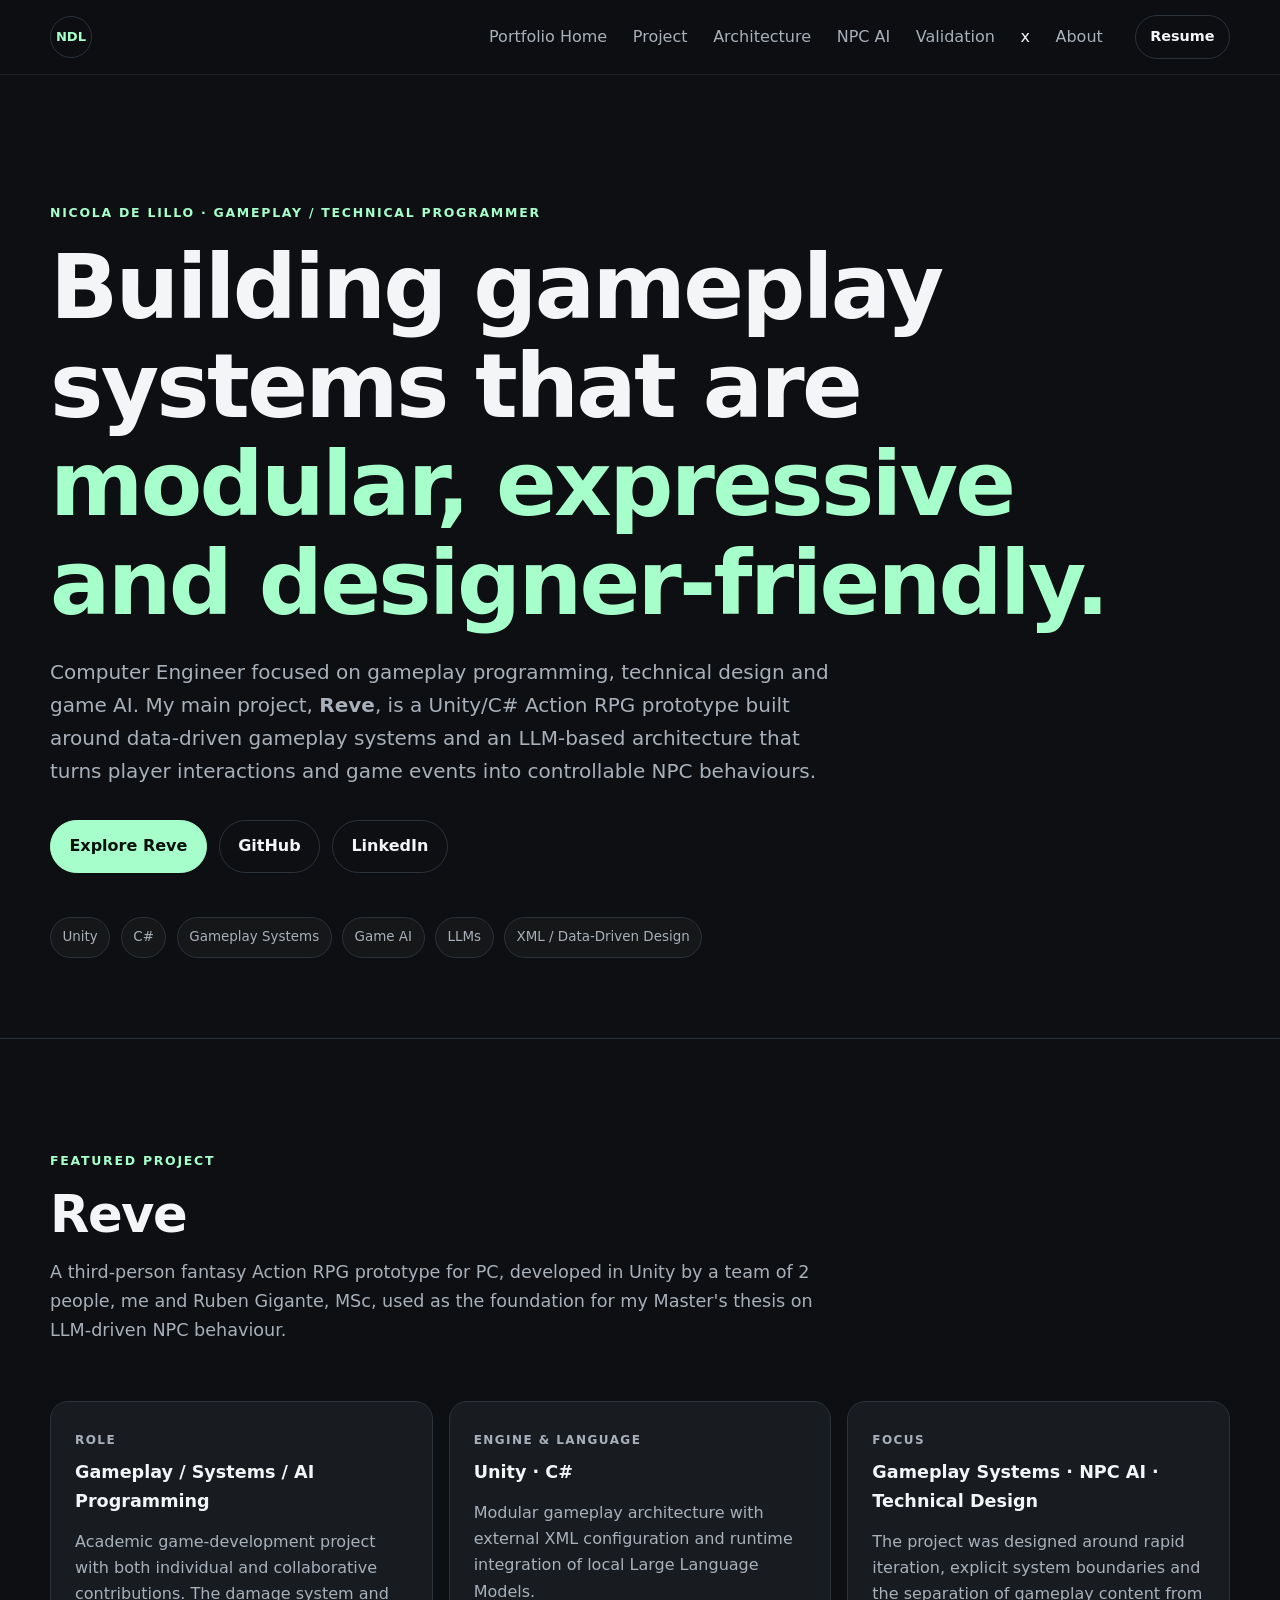
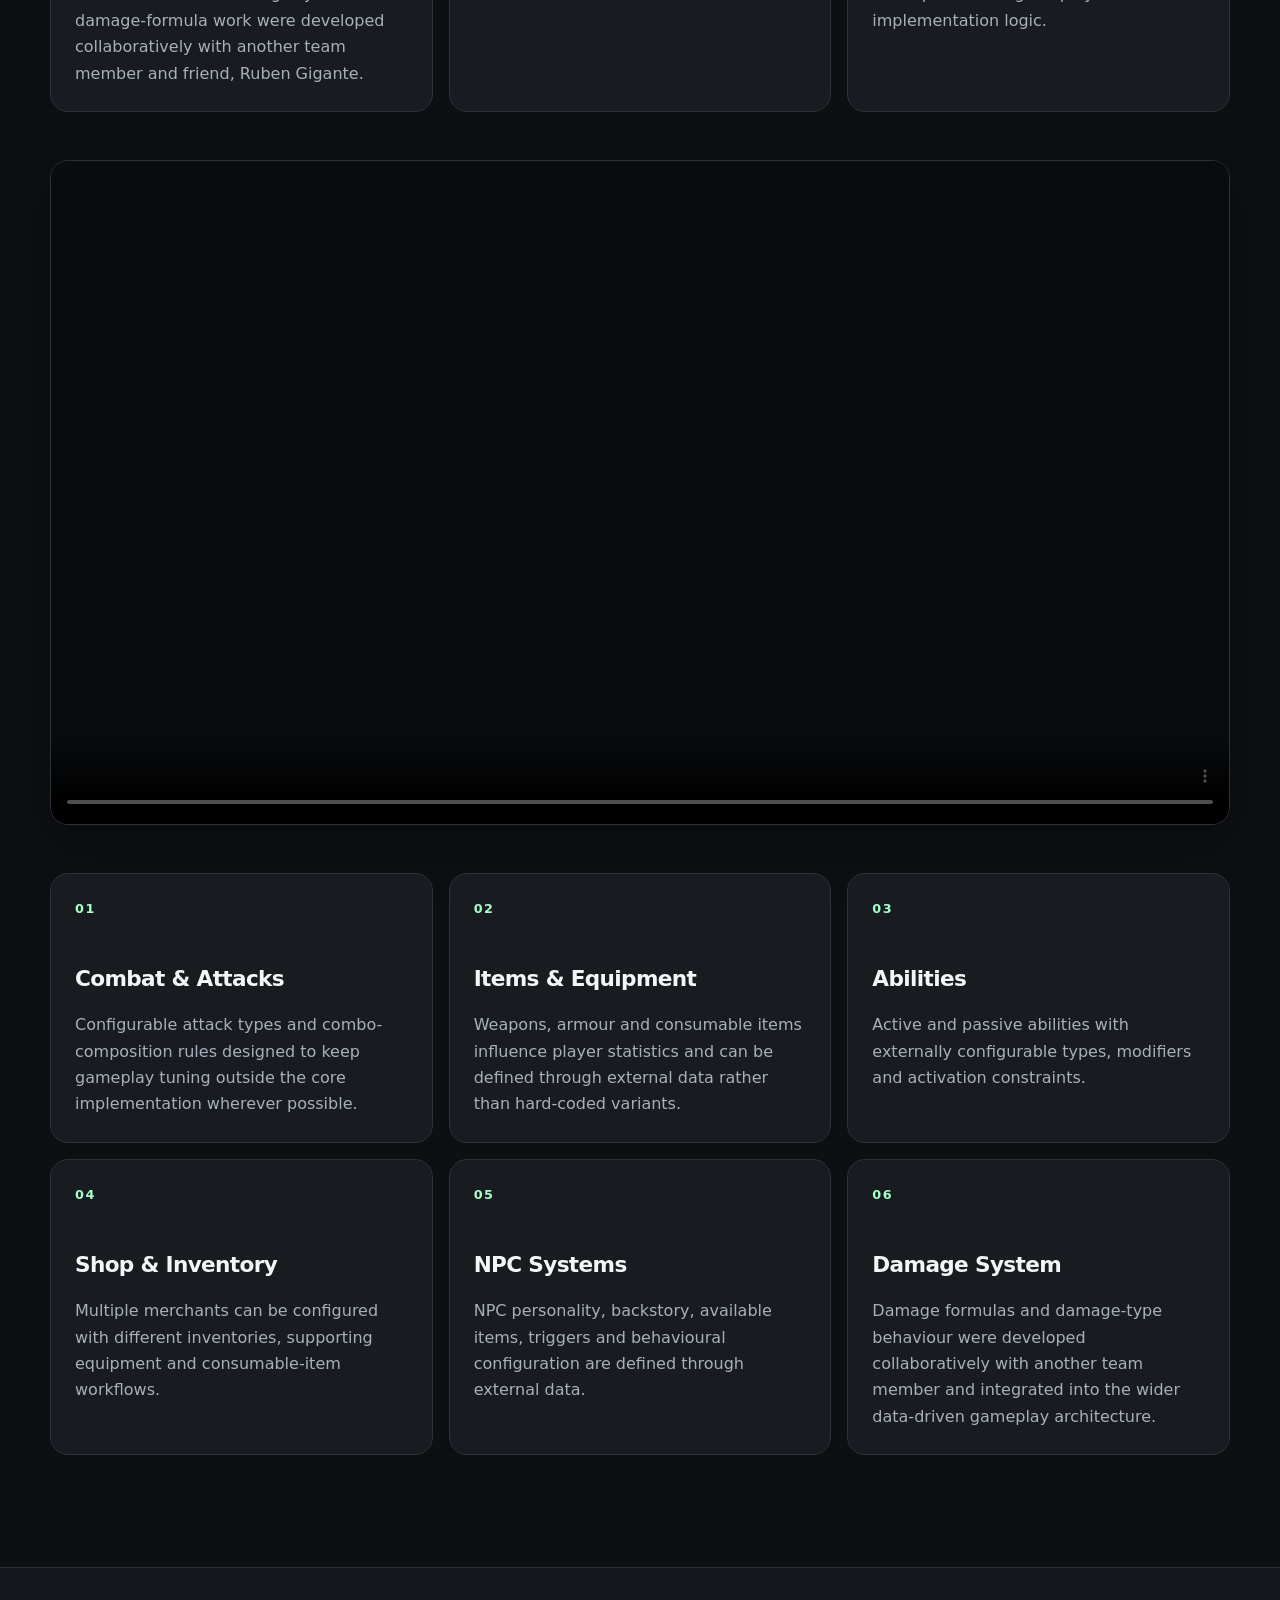
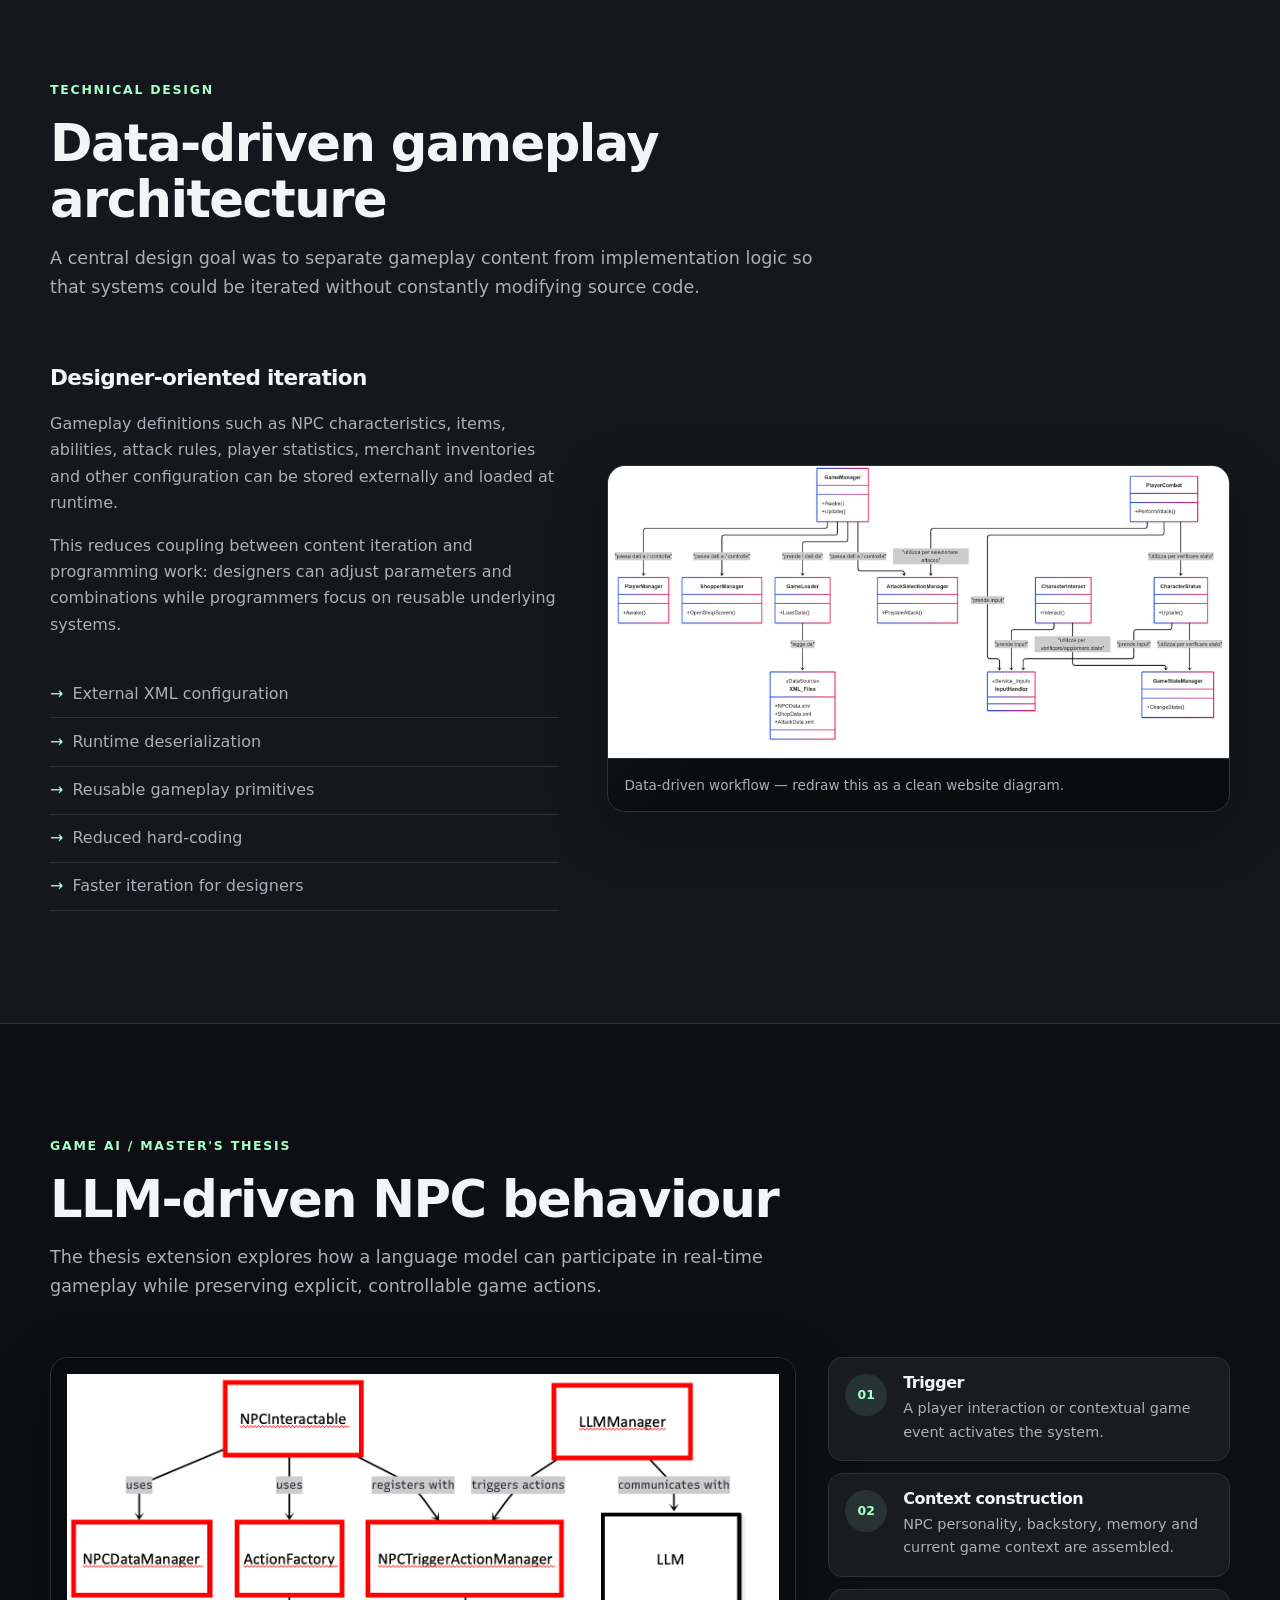
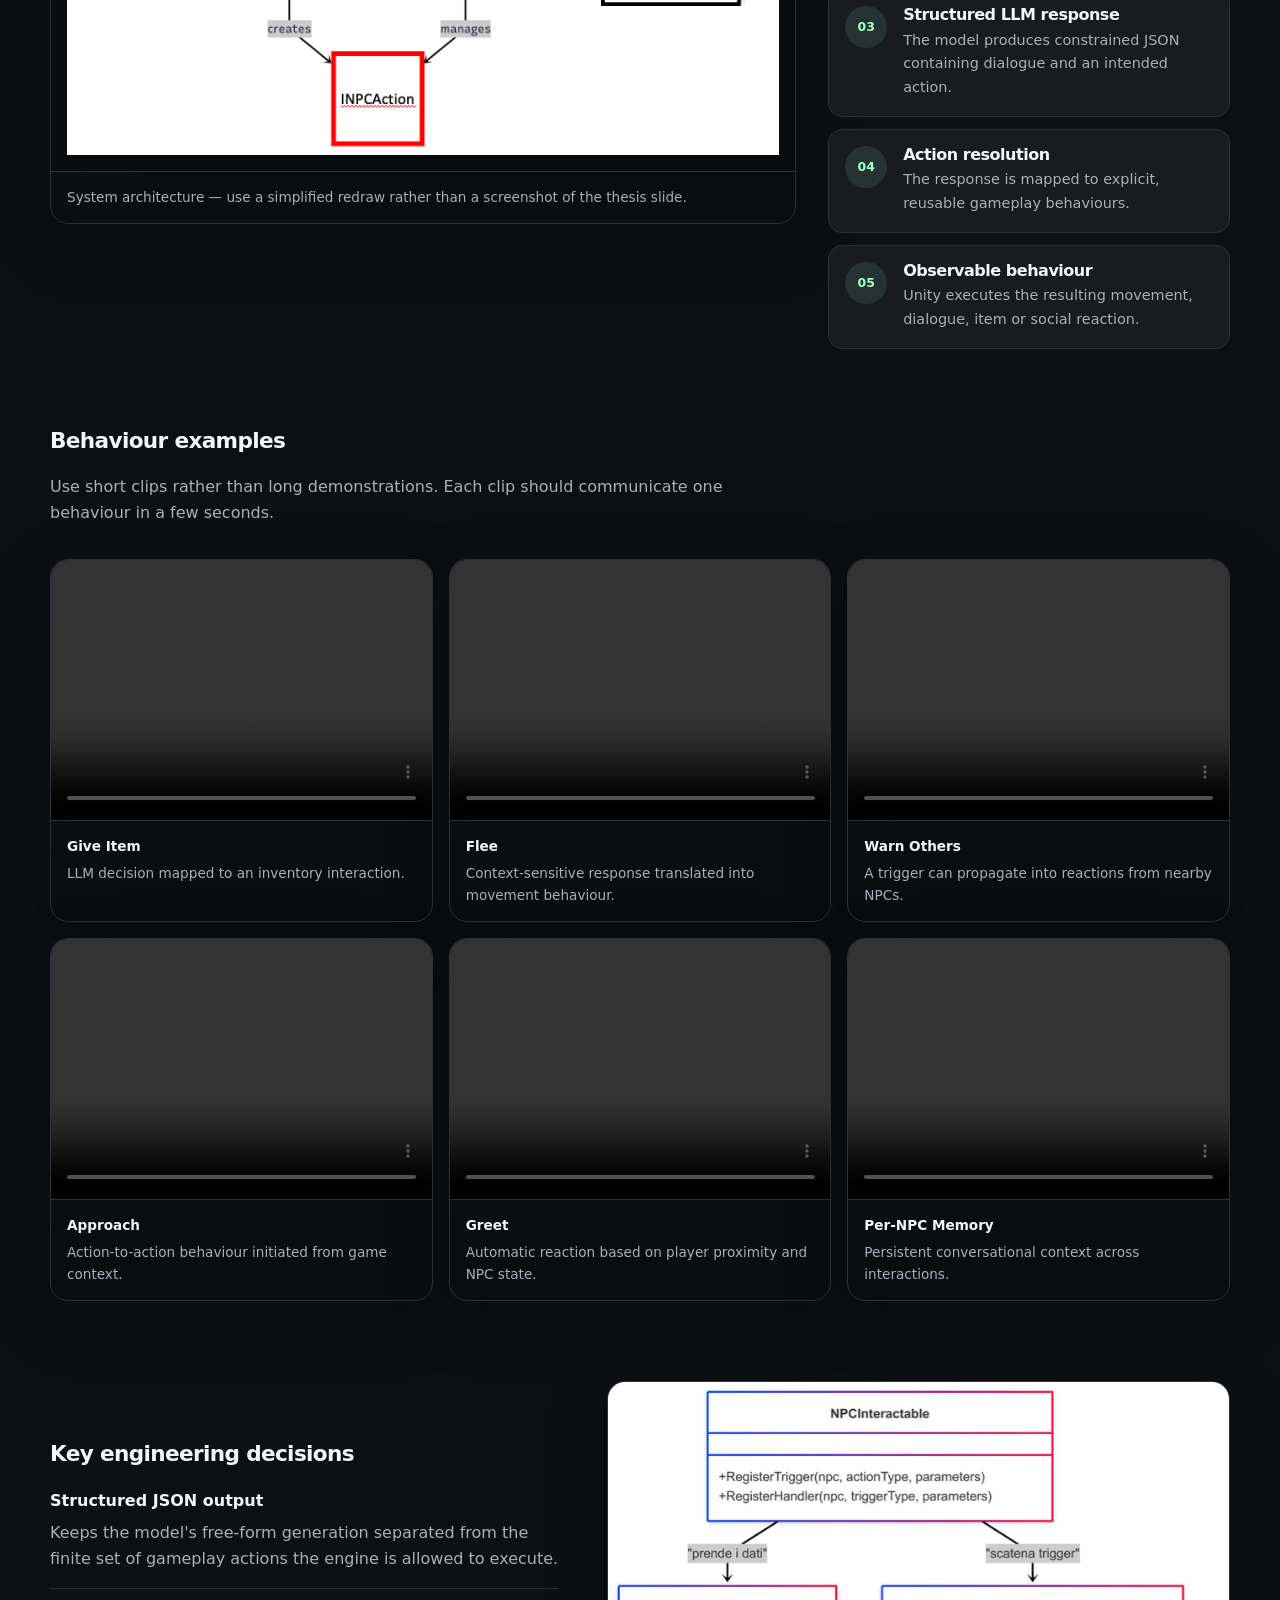
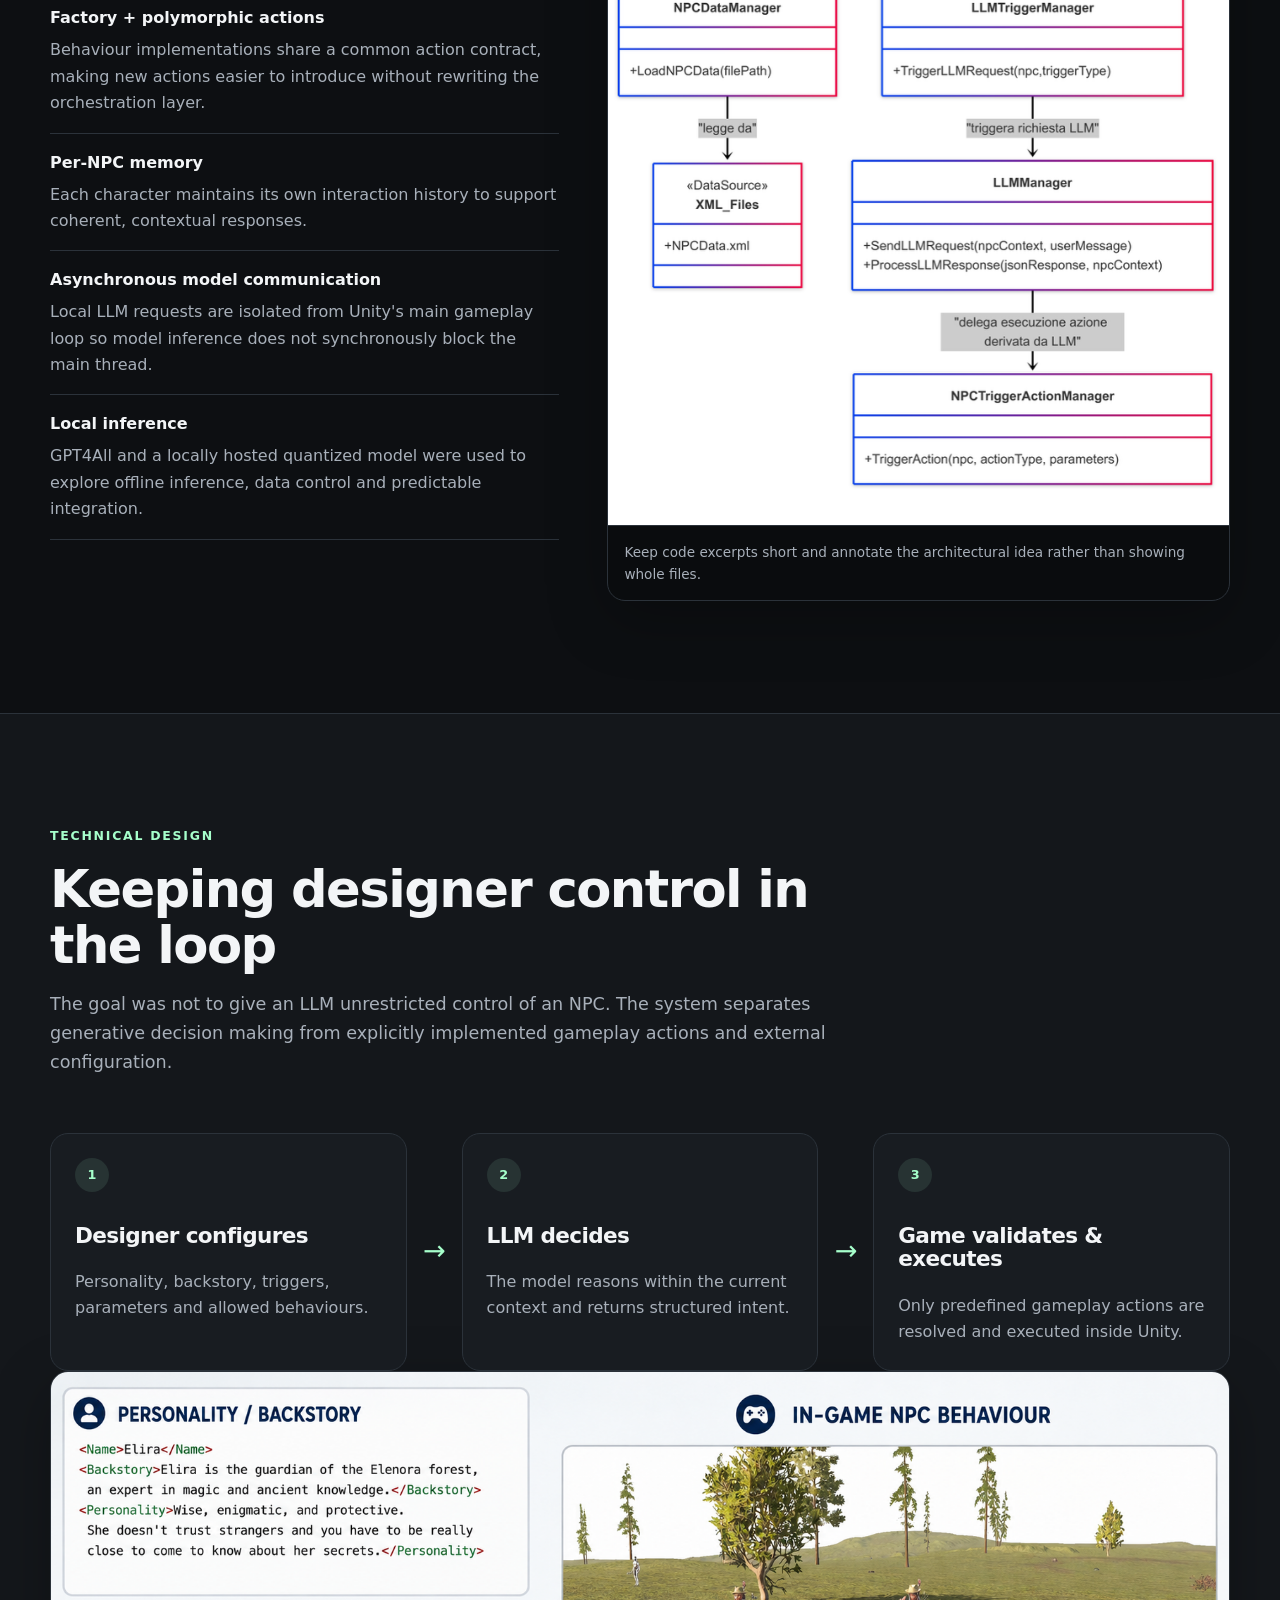
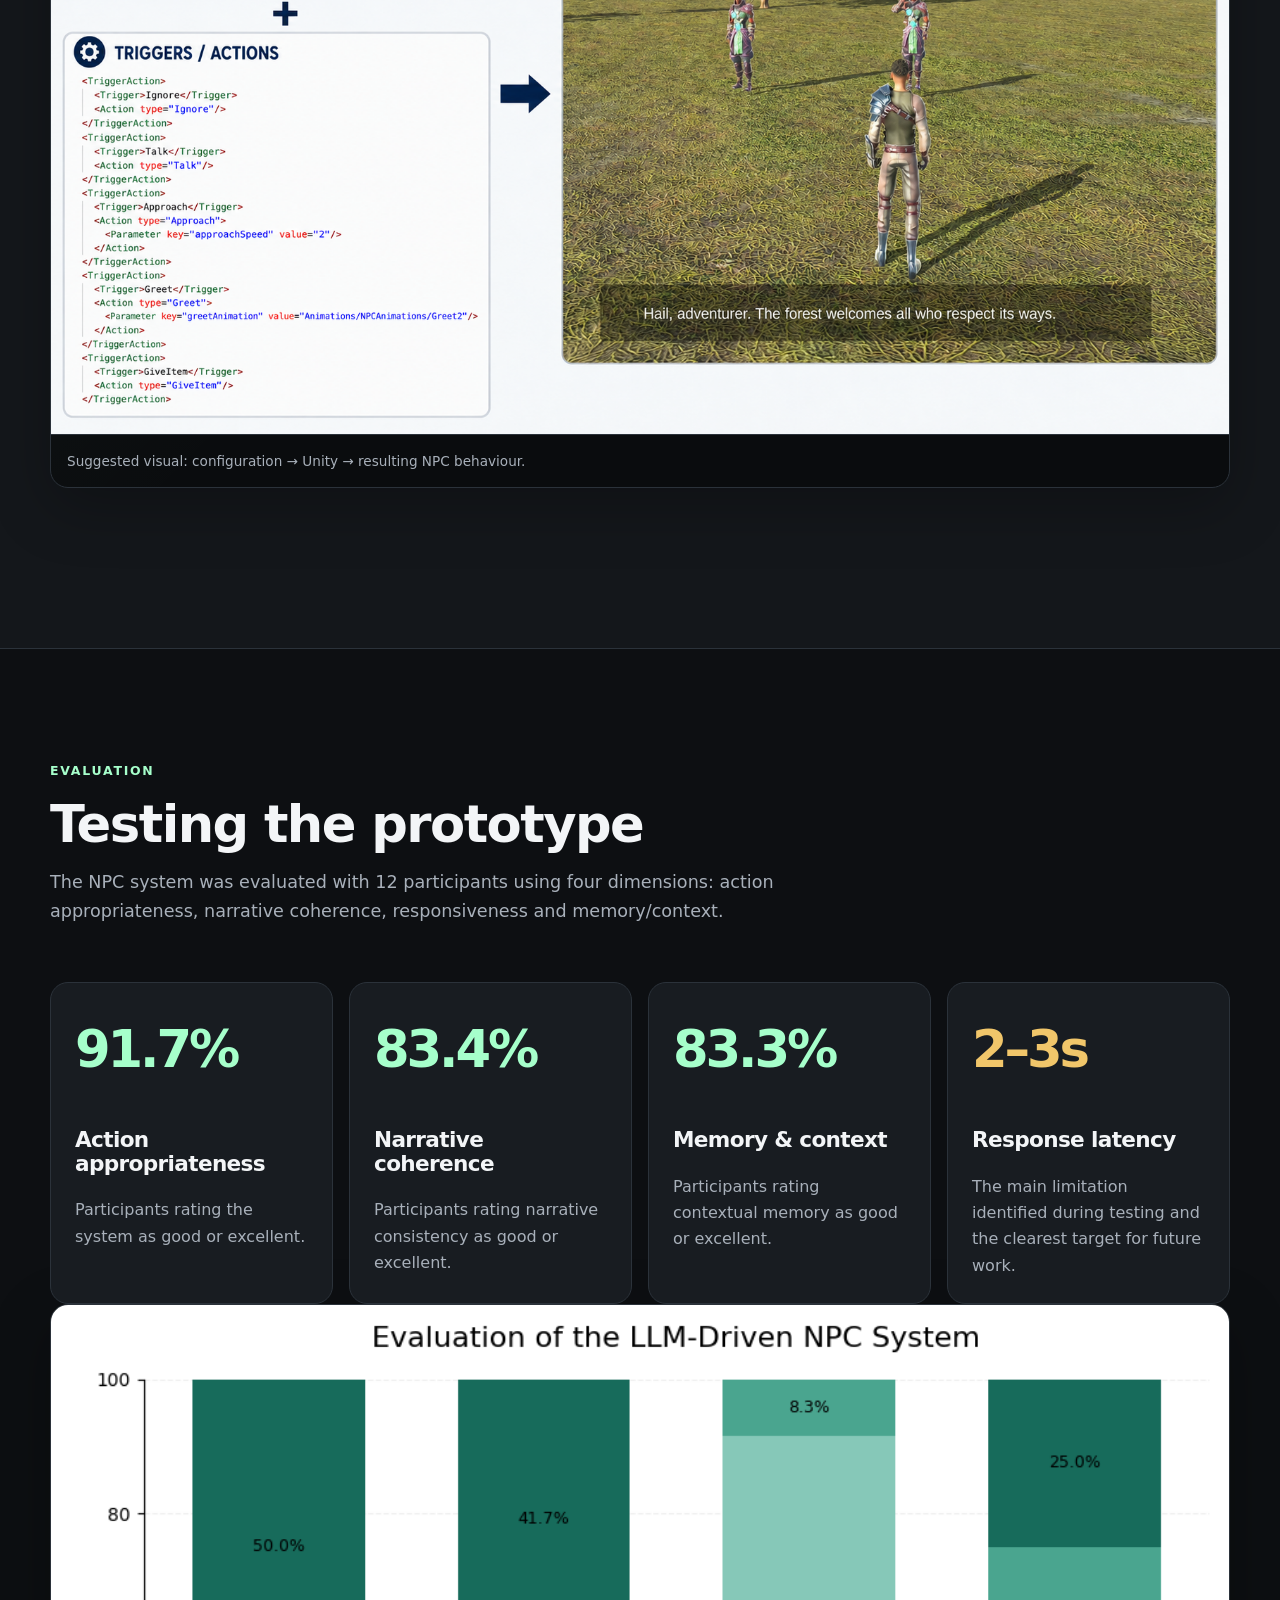
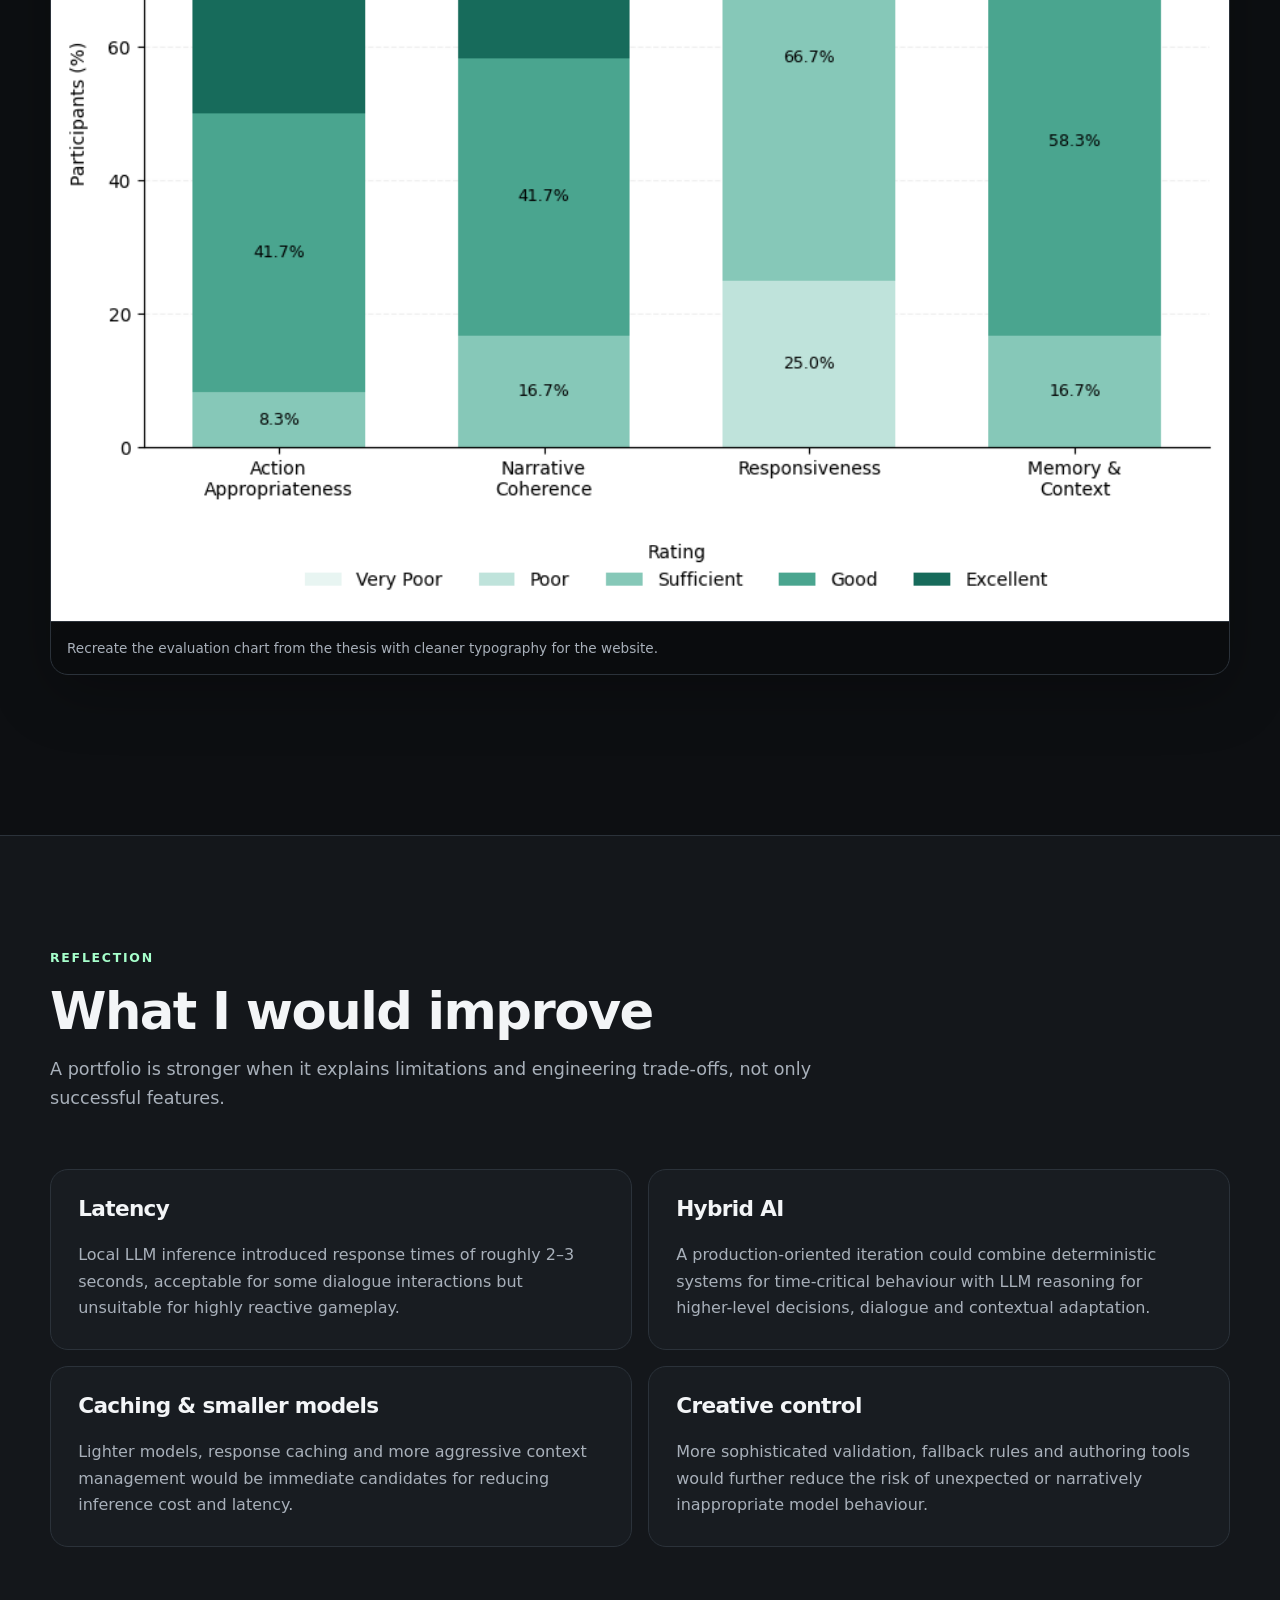
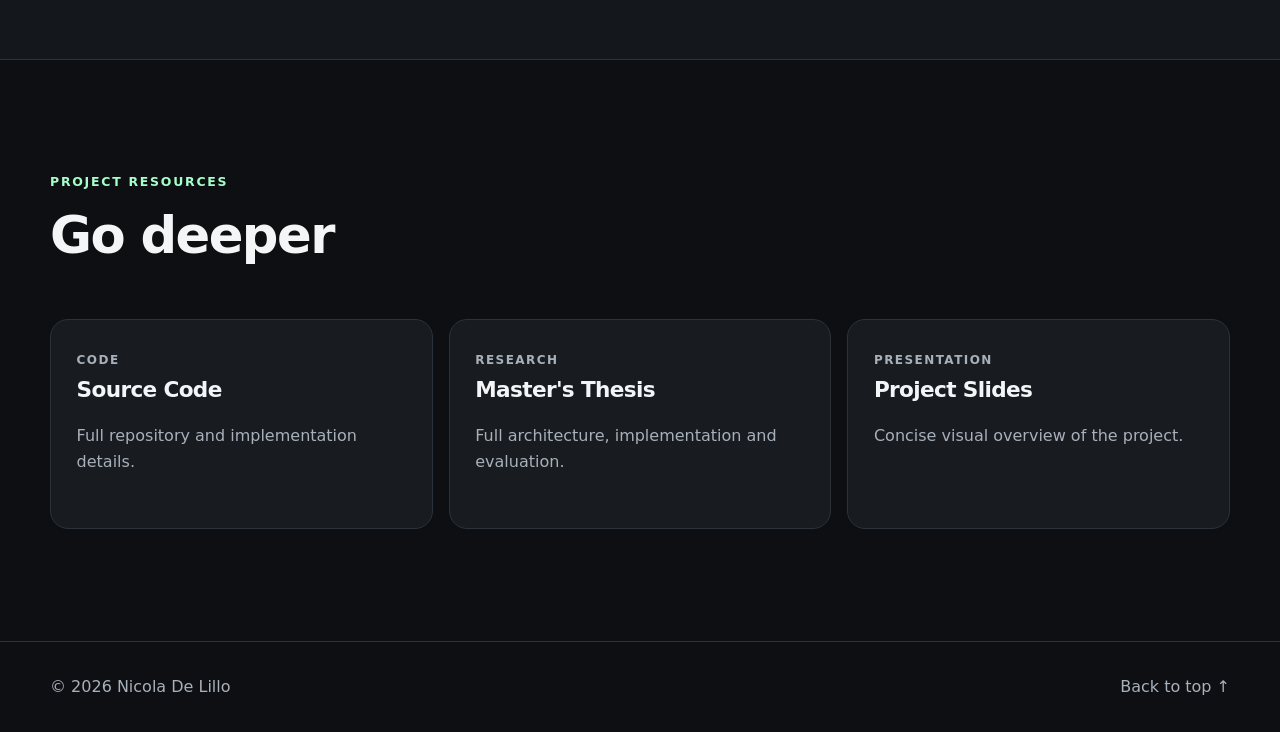
==== commit 831988b5: "Update project description to remove title and degree" ====
--- a/projects/reve/index.html
+++ b/projects/reve/index.html
@@ -89,7 +89,7 @@
           <p class="eyebrow">Featured Project</p>
           <h2>Reve</h2>
           <p class="section-intro">
-            A third-person fantasy Action RPG prototype for PC, developed in Unity by a team of 2 people, me and Eng.Ruben Gigante,
+            A third-person fantasy Action RPG prototype for PC, developed in Unity by a team of 2 people, me and Ruben Gigante, MSc,
             used as the foundation for my Master's thesis on LLM-driven NPC behaviour.
           </p>
         </div>
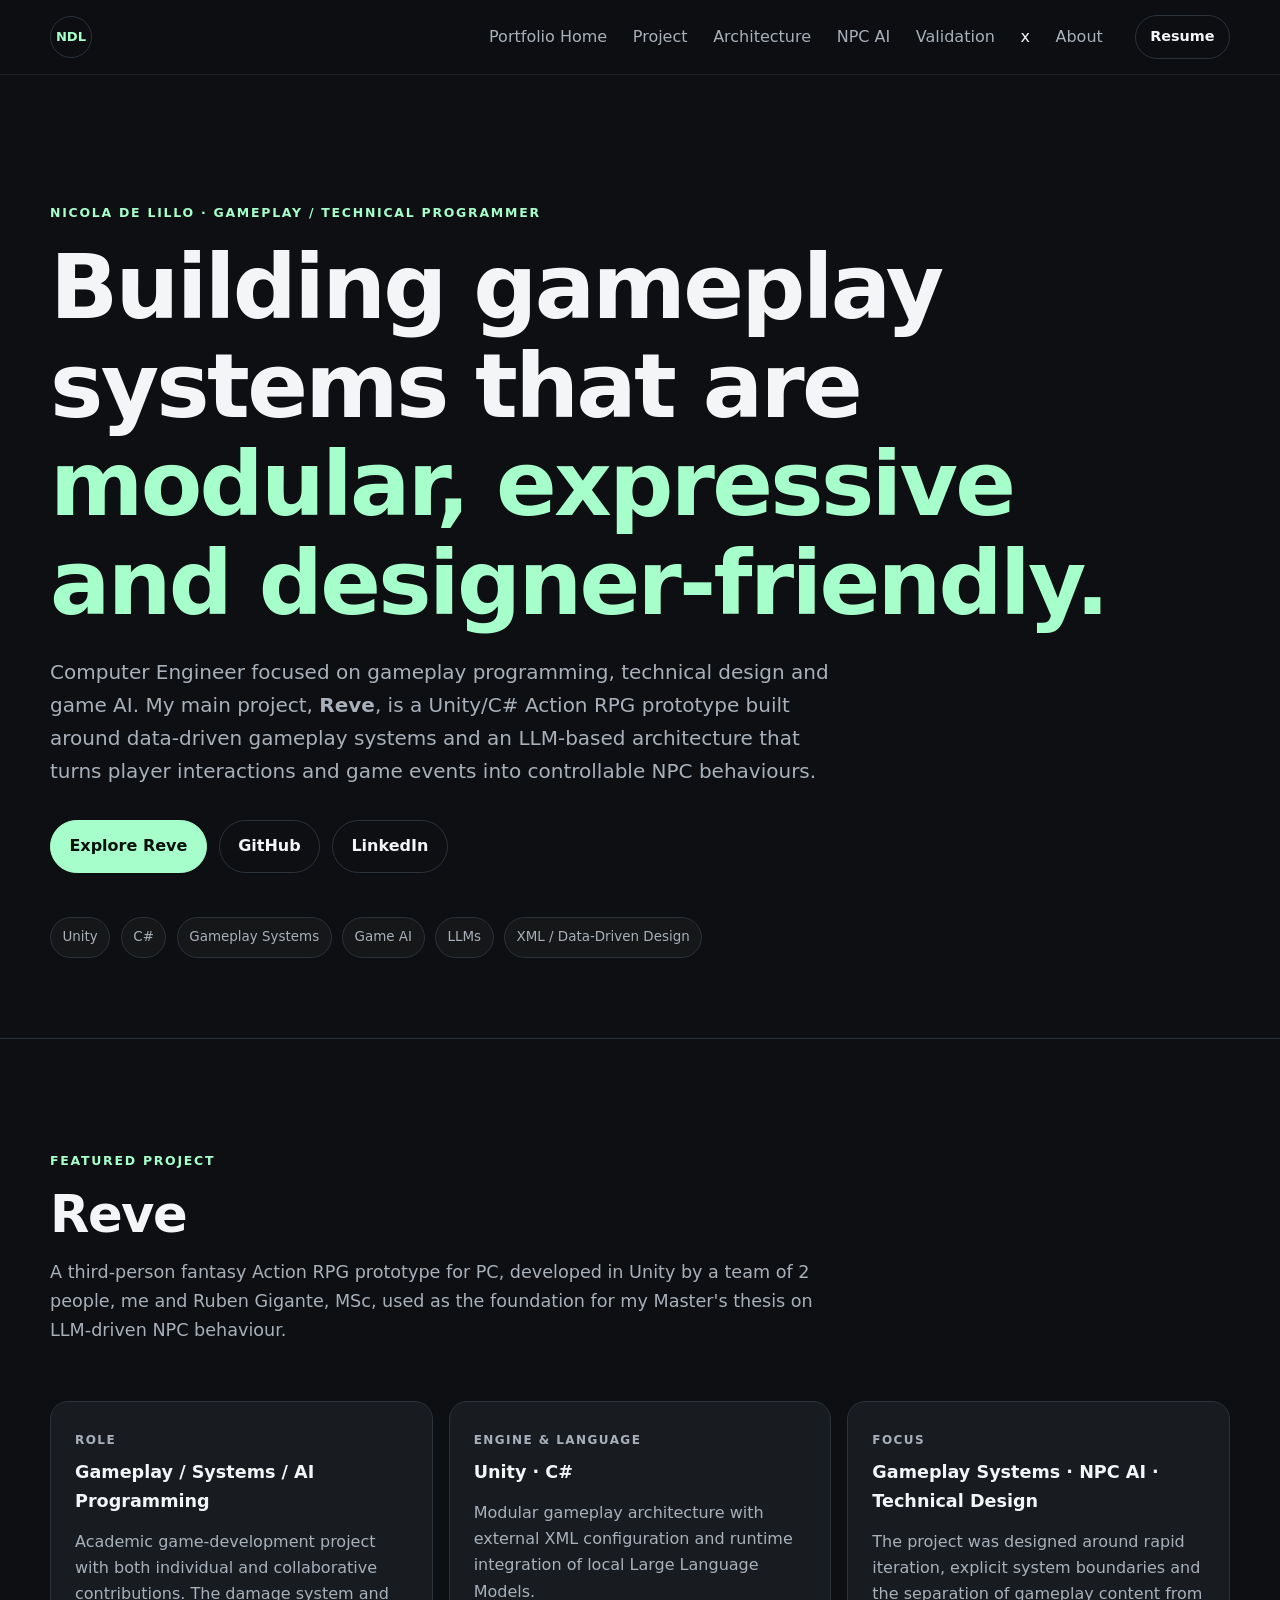
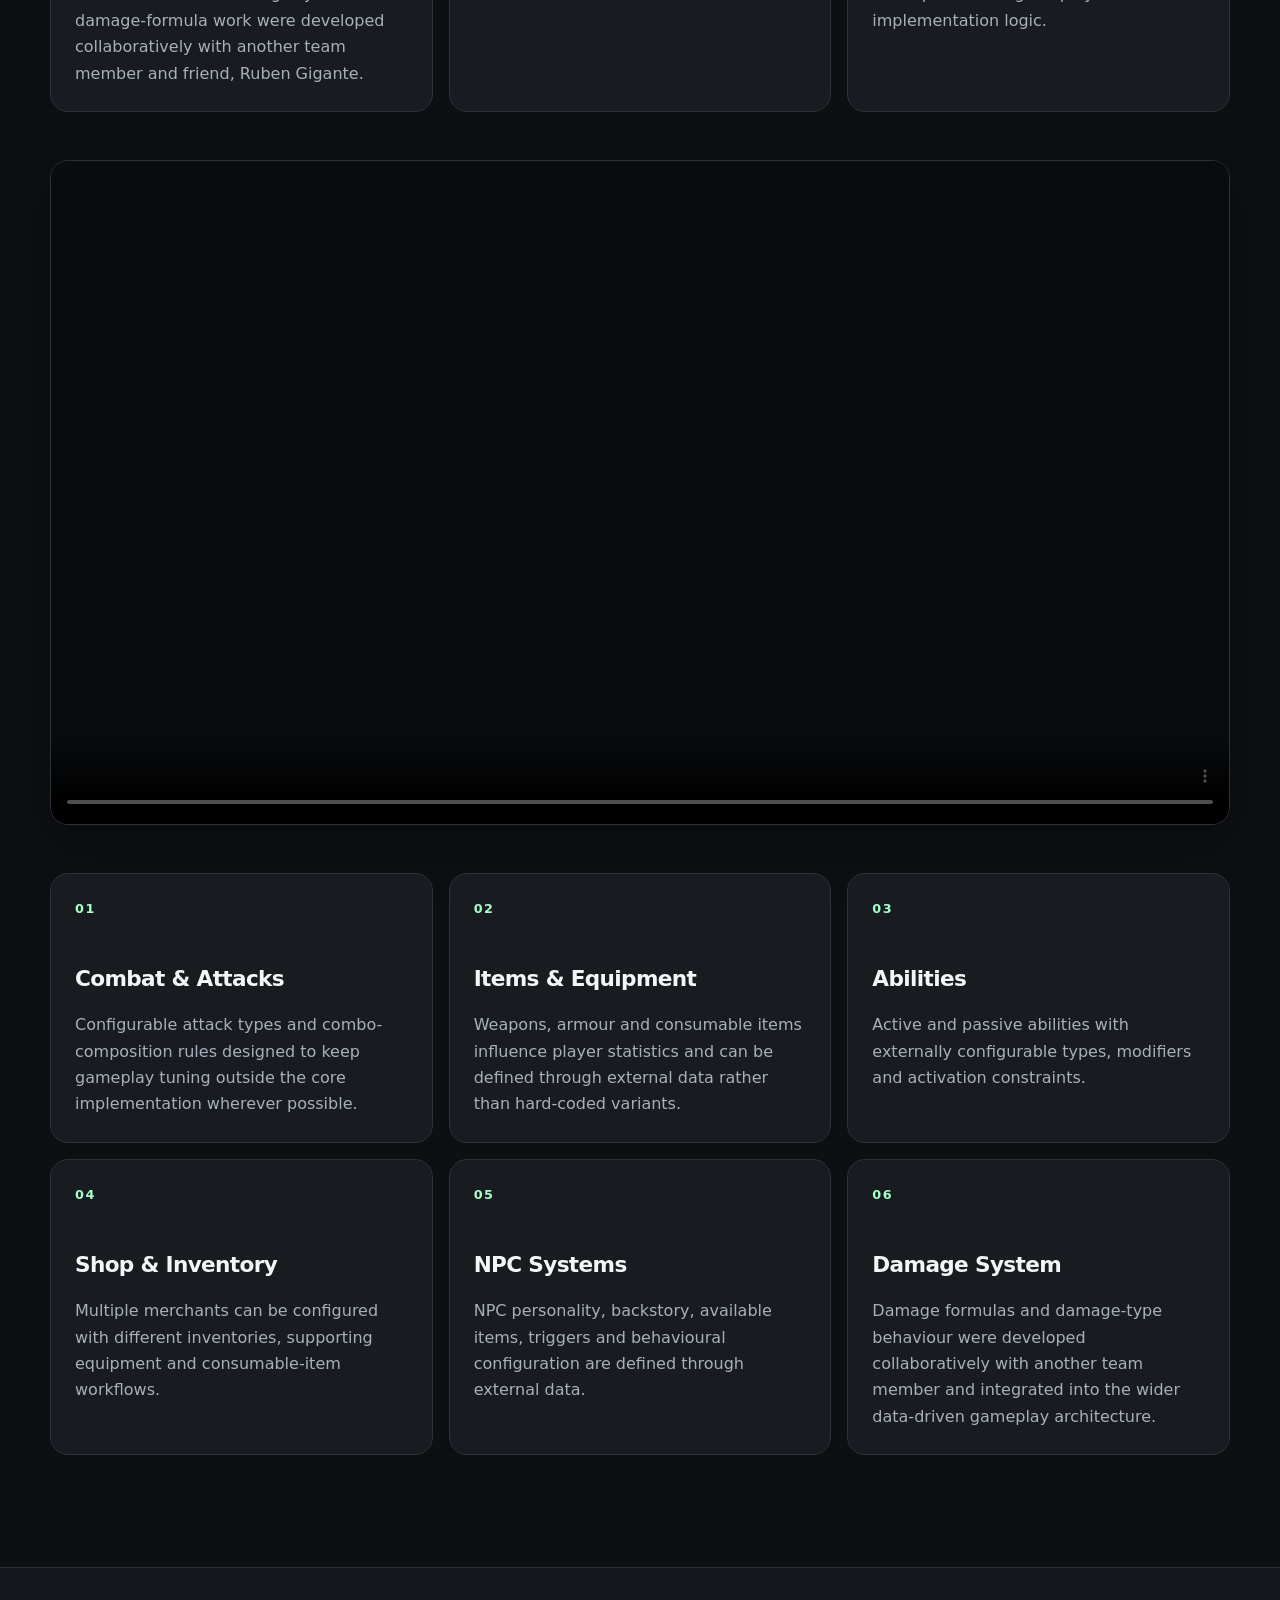
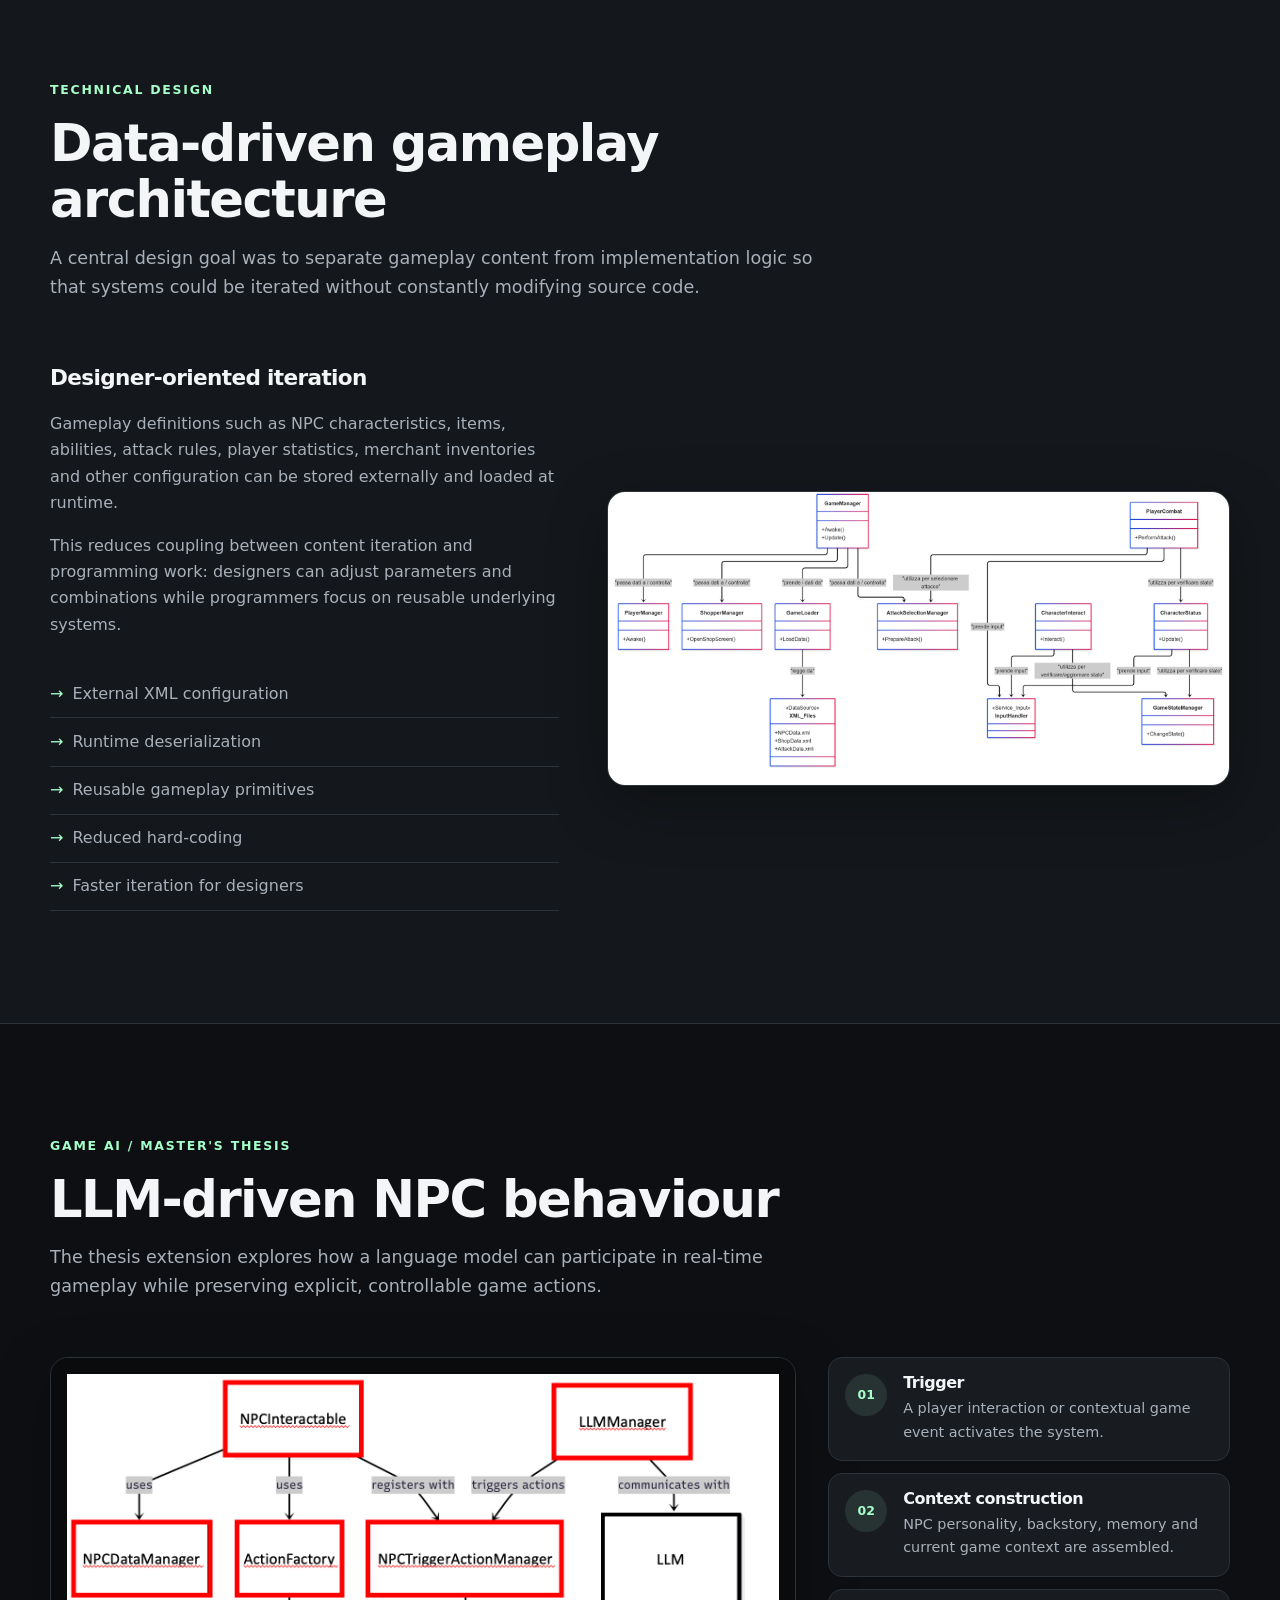
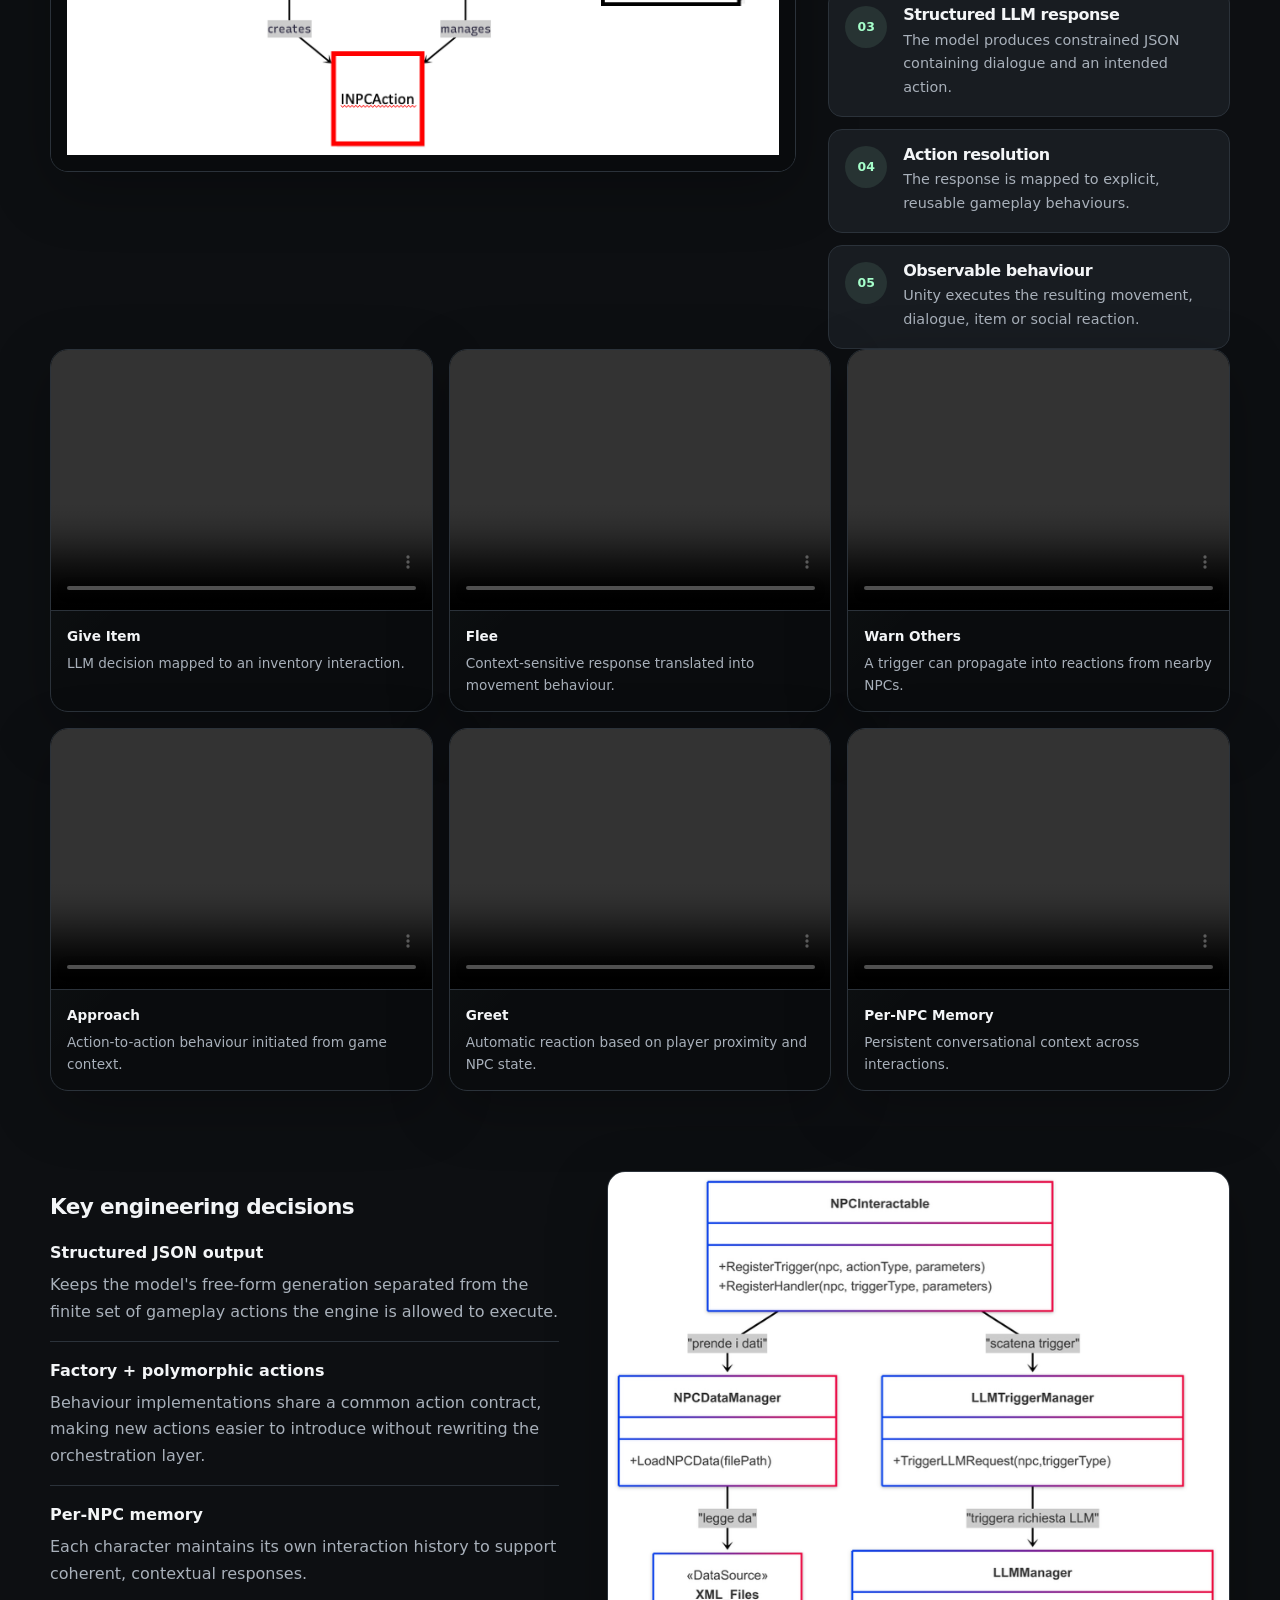
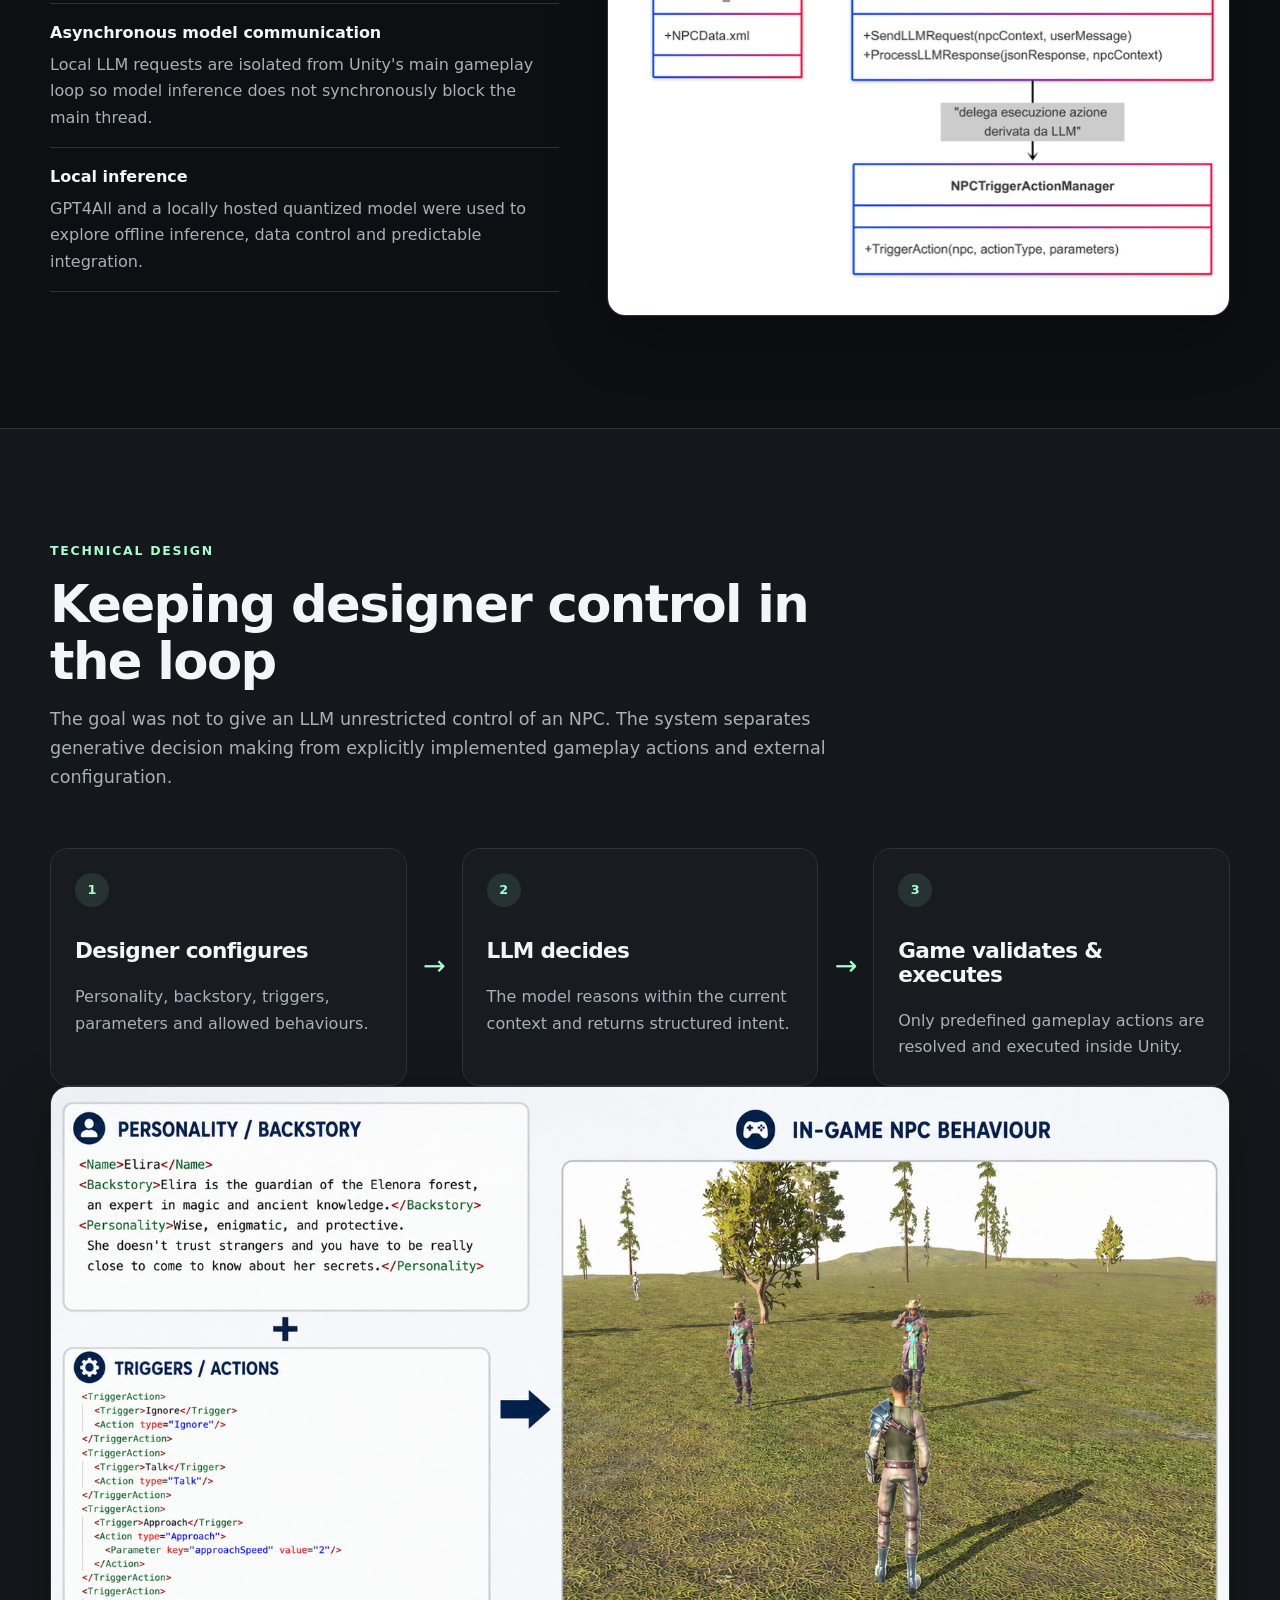
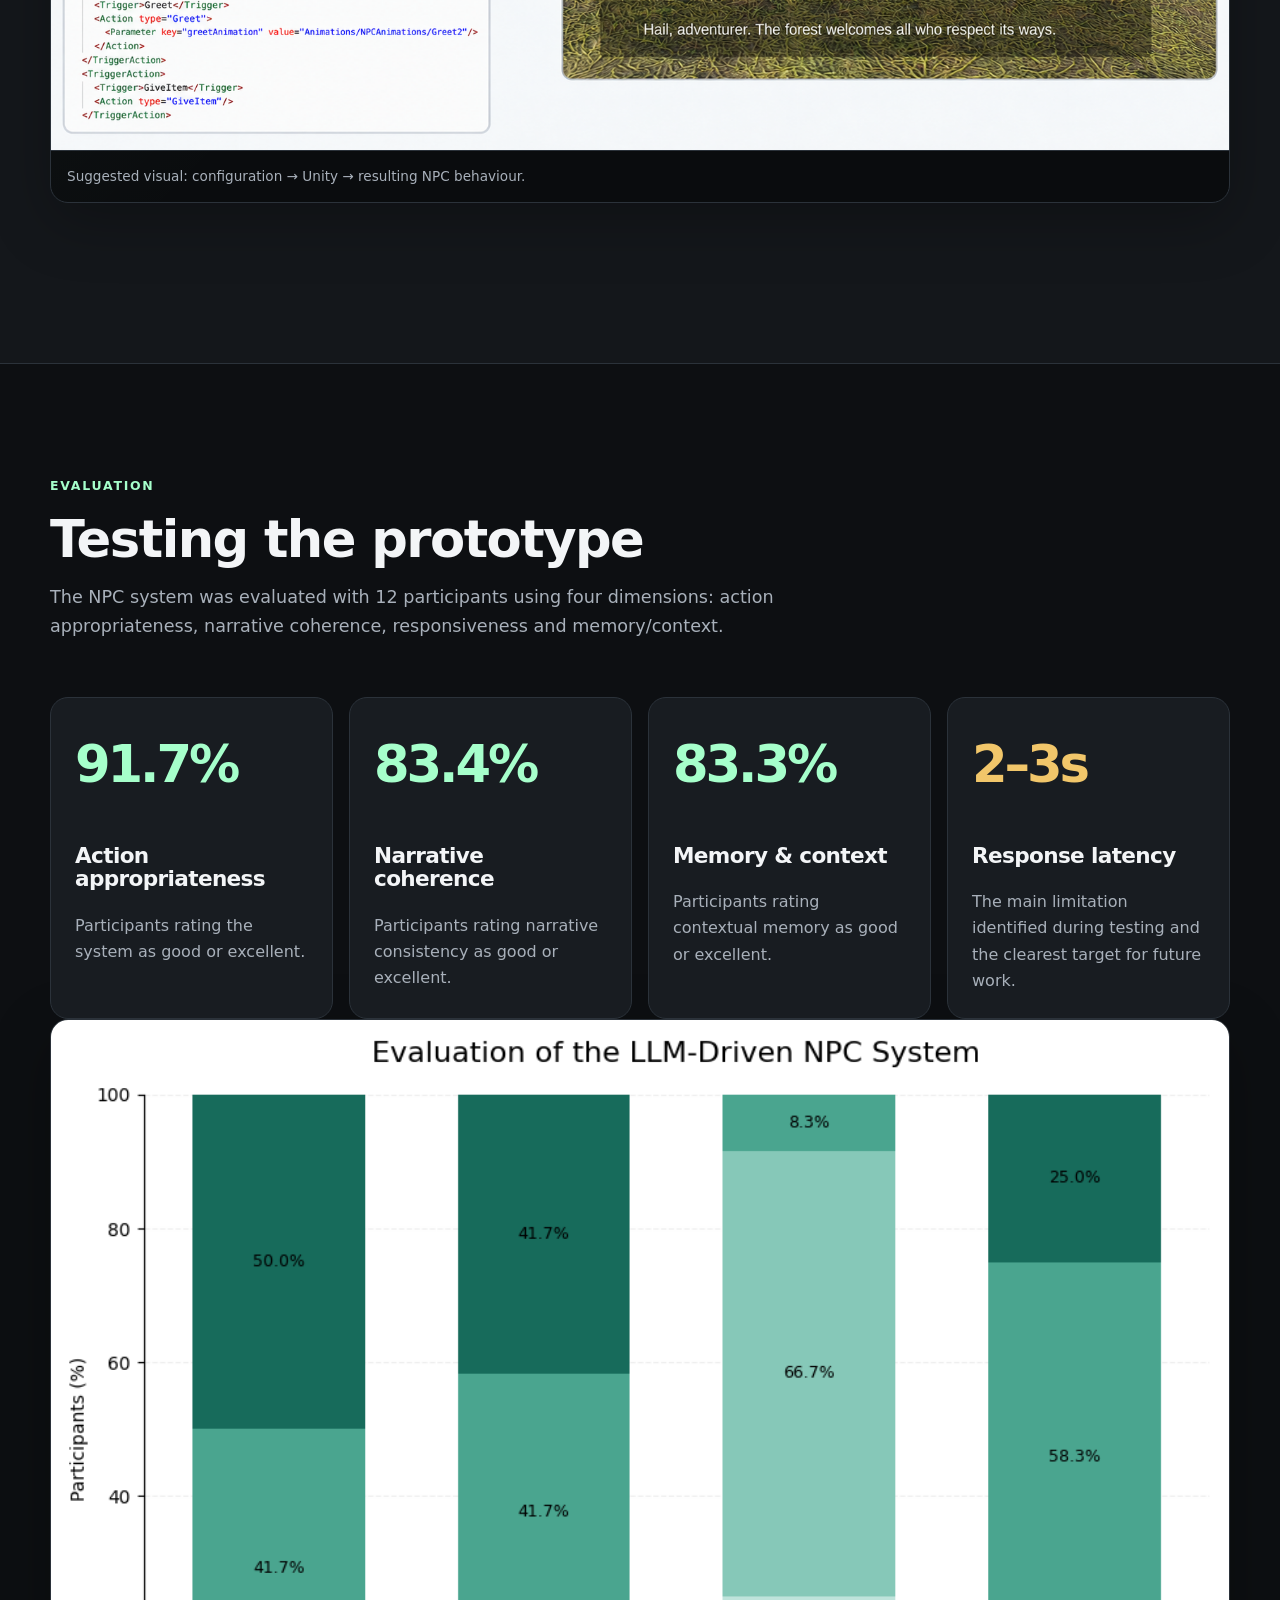
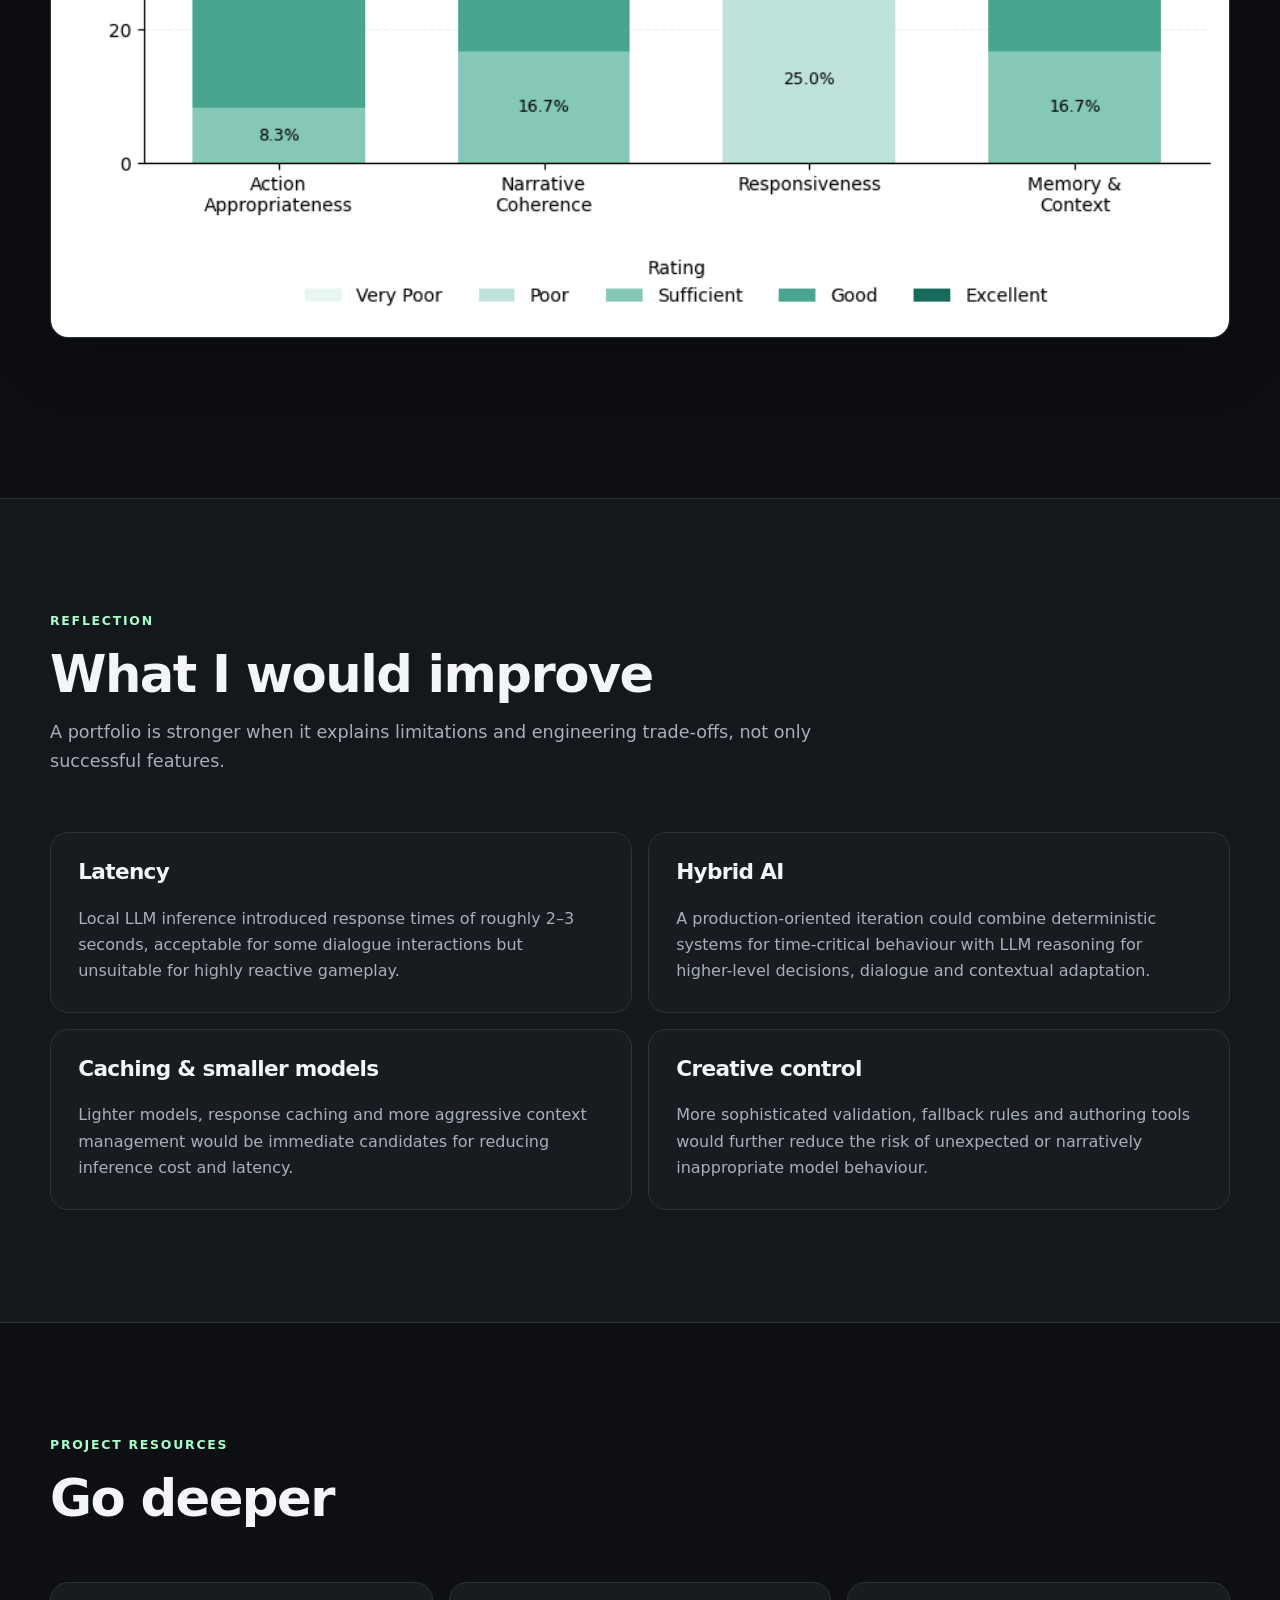
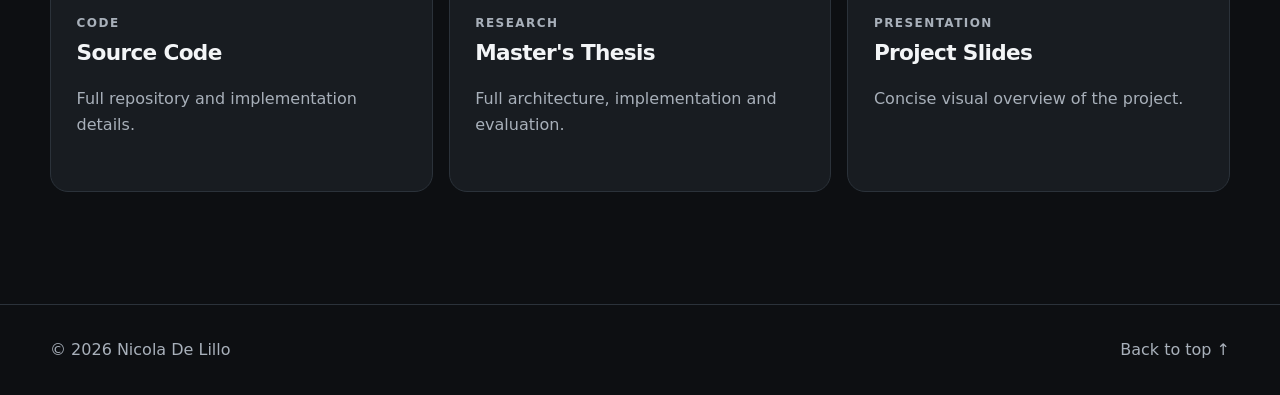
==== commit adda8f36: "Remove figcaptions from multiple figures Removed figcaptions for several figures to streamline conte" ====
--- a/projects/reve/index.html
+++ b/projects/reve/index.html
@@ -262,9 +262,6 @@
           <figure class="media-frame">
             <img src="../../assets/images/Architettura DataDriven.png"
                  alt="Diagram showing external XML configuration flowing into runtime gameplay systems">
-            <figcaption>
-              Data-driven workflow — redraw this as a clean website diagram.
-            </figcaption>
           </figure>
         </div>
     </section>
@@ -304,9 +301,6 @@
           <figure class="media-frame media-diagram">
             <img src="../../assets/images/Architettura Generale.jpg"
                  alt="Architecture diagram of the LLM-driven NPC behaviour pipeline">
-            <figcaption>
-              System architecture — use a simplified redraw rather than a screenshot of the thesis slide.
-            </figcaption>
           </figure>
 
           <div class="pipeline">
@@ -353,13 +347,6 @@
         </div>
 
 
-        <div class="subsection-heading">
-          <h3>Behaviour examples</h3>
-          <p>
-            Use short clips rather than long demonstrations. Each clip should communicate
-            one behaviour in a few seconds.
-          </p>
-        </div>
 
         <div class="video-grid">
 
@@ -512,9 +499,6 @@
           <figure class="media-frame">
             <img src="../../assets/images/DataDrivenNPC.png"
                  alt="Code excerpt showing the modular NPC action system">
-            <figcaption>
-              Keep code excerpts short and annotate the architectural idea rather than showing whole files.
-            </figcaption>
           </figure>
         </div>
 
@@ -634,9 +618,6 @@
         <figure class="media-frame media-wide top-gap">
           <img src="../../assets/images/likert_validation.png"
                alt="Chart summarising participant evaluation of the LLM-driven NPC system">
-          <figcaption>
-            Recreate the evaluation chart from the thesis with cleaner typography for the website.
-          </figcaption>
         </figure>
 
       </div>
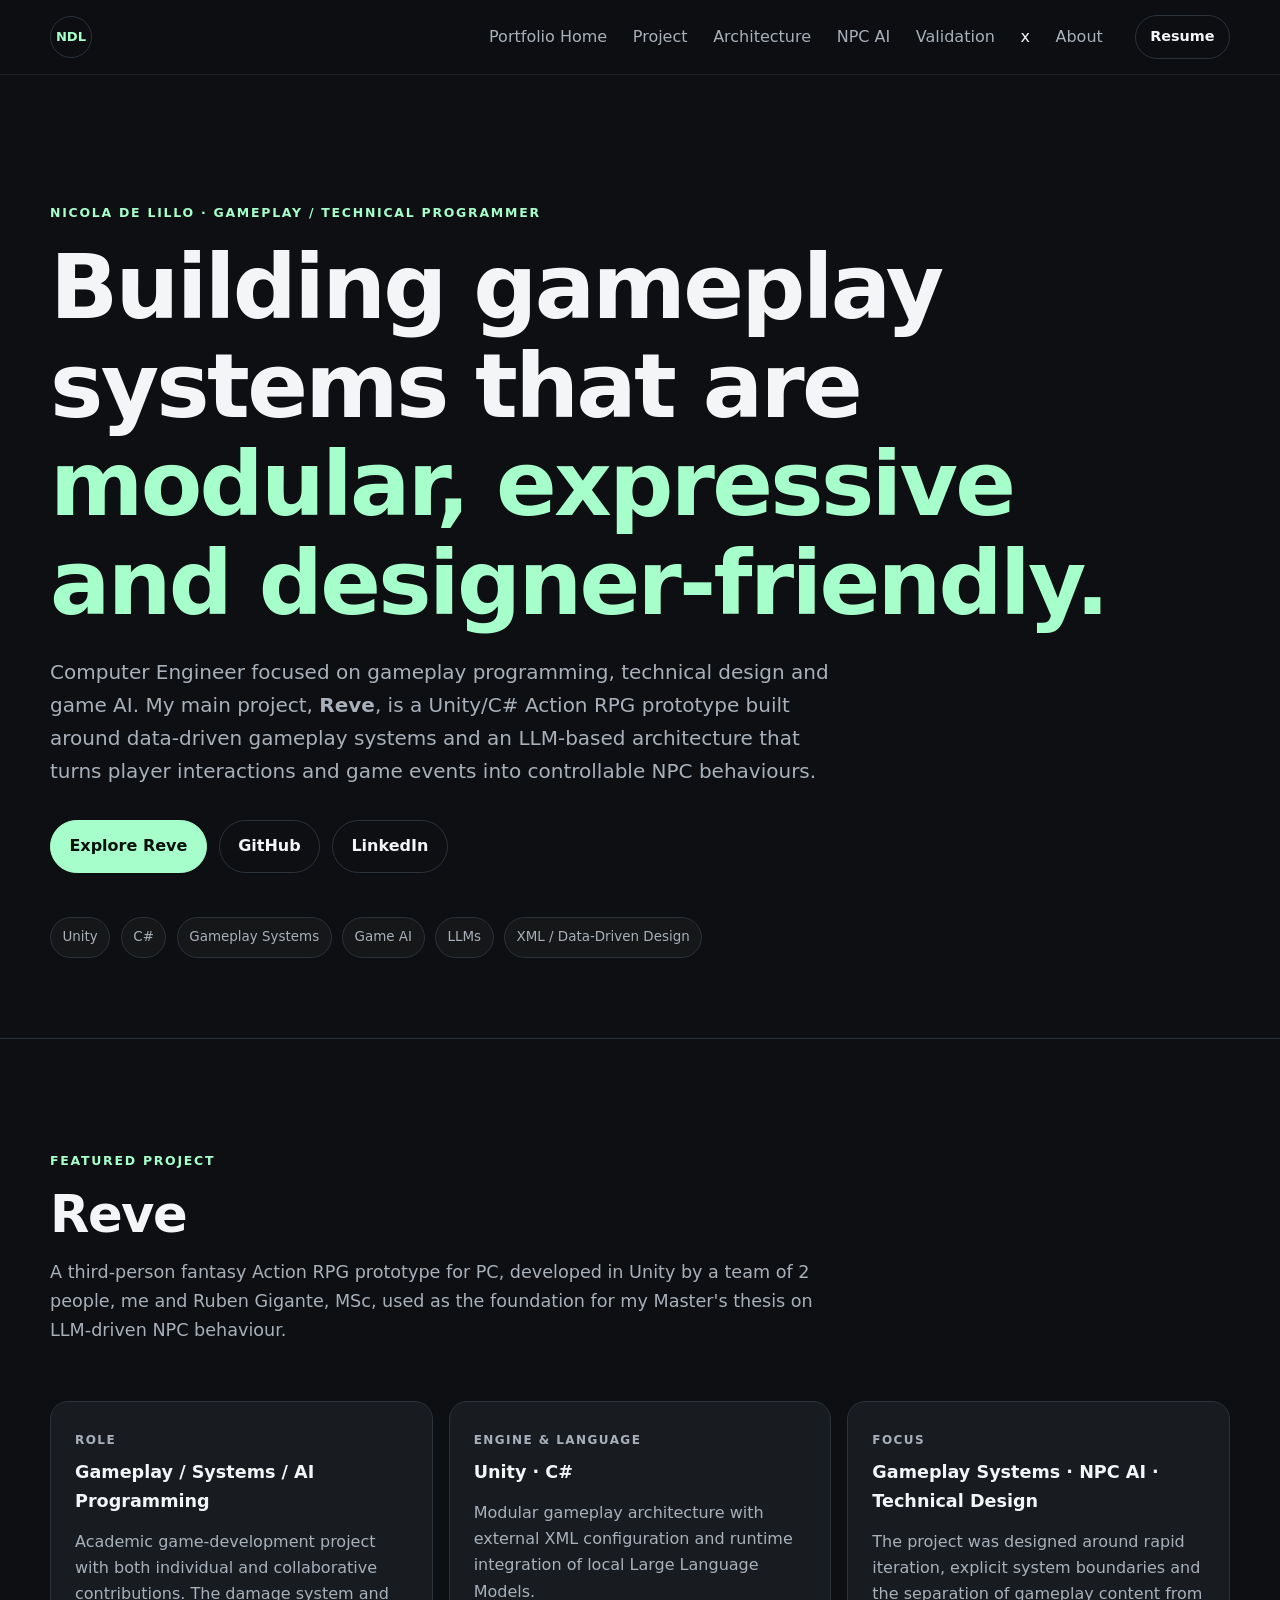
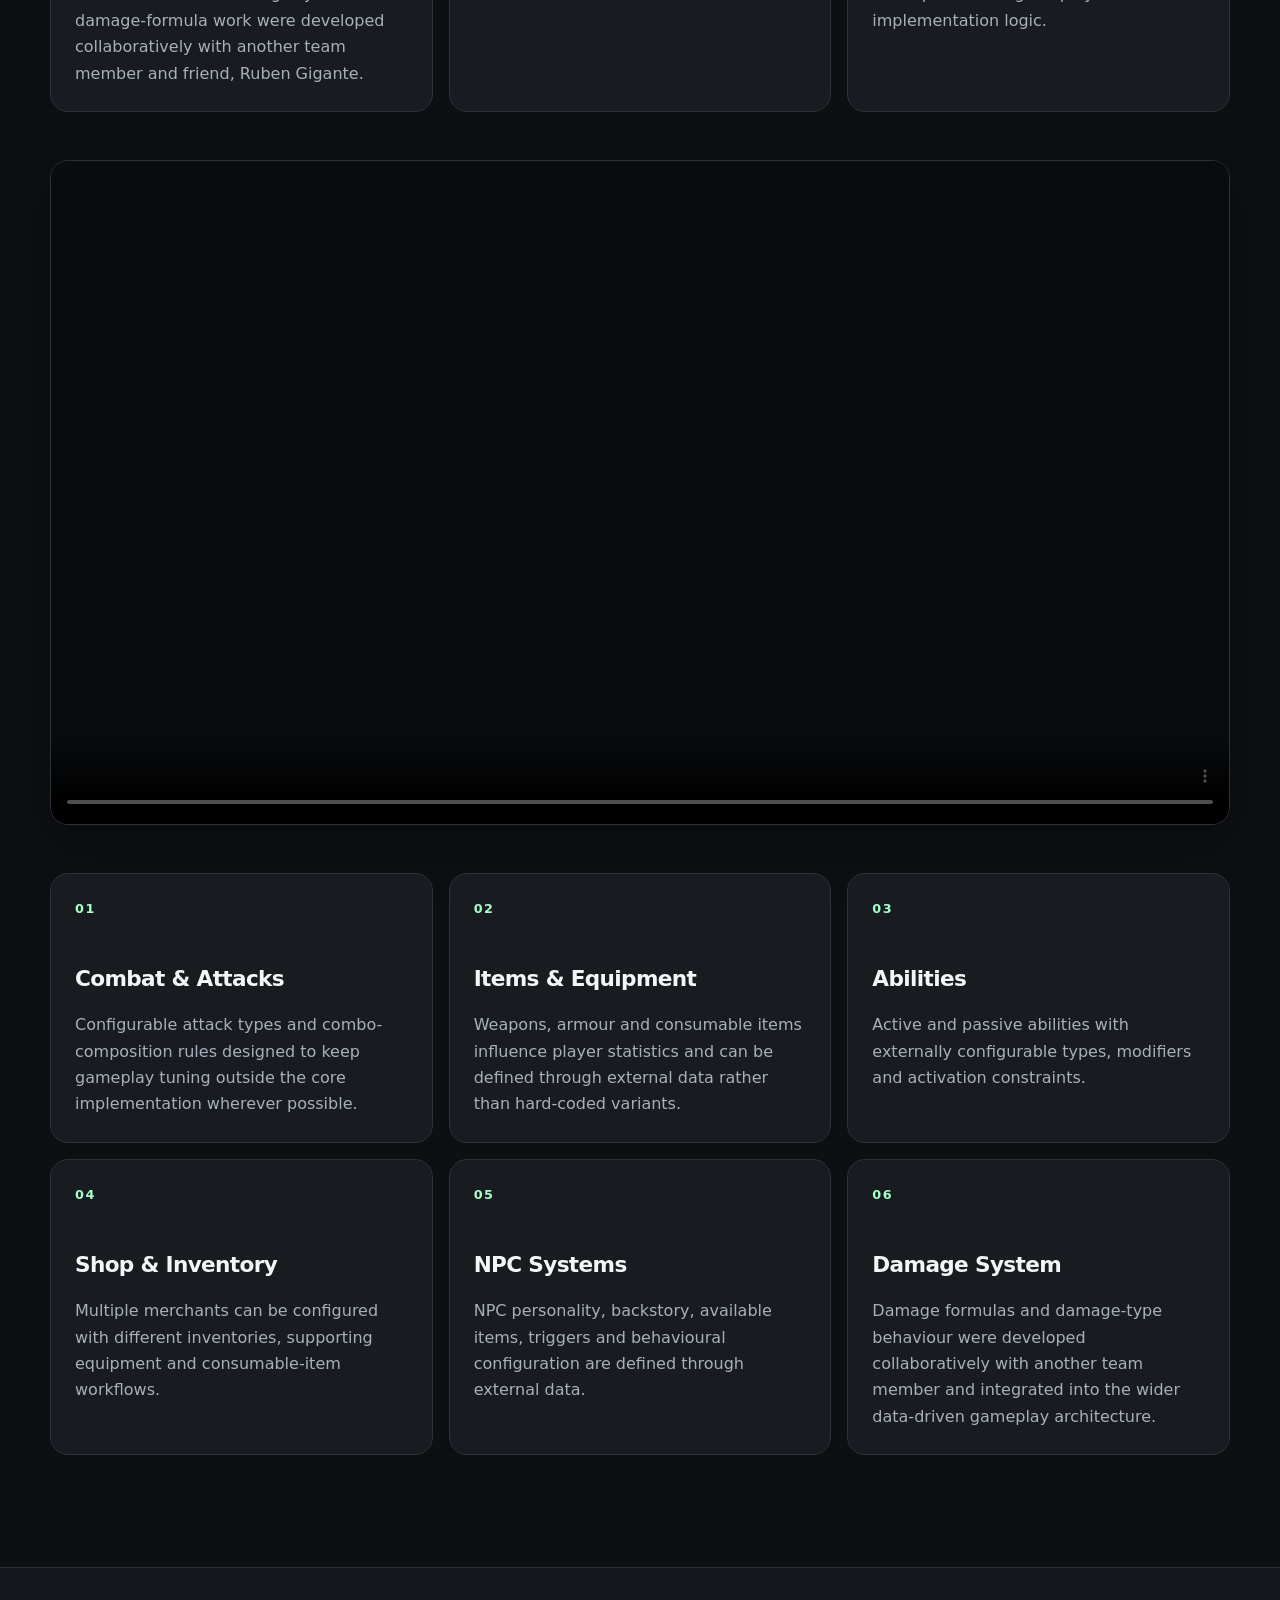
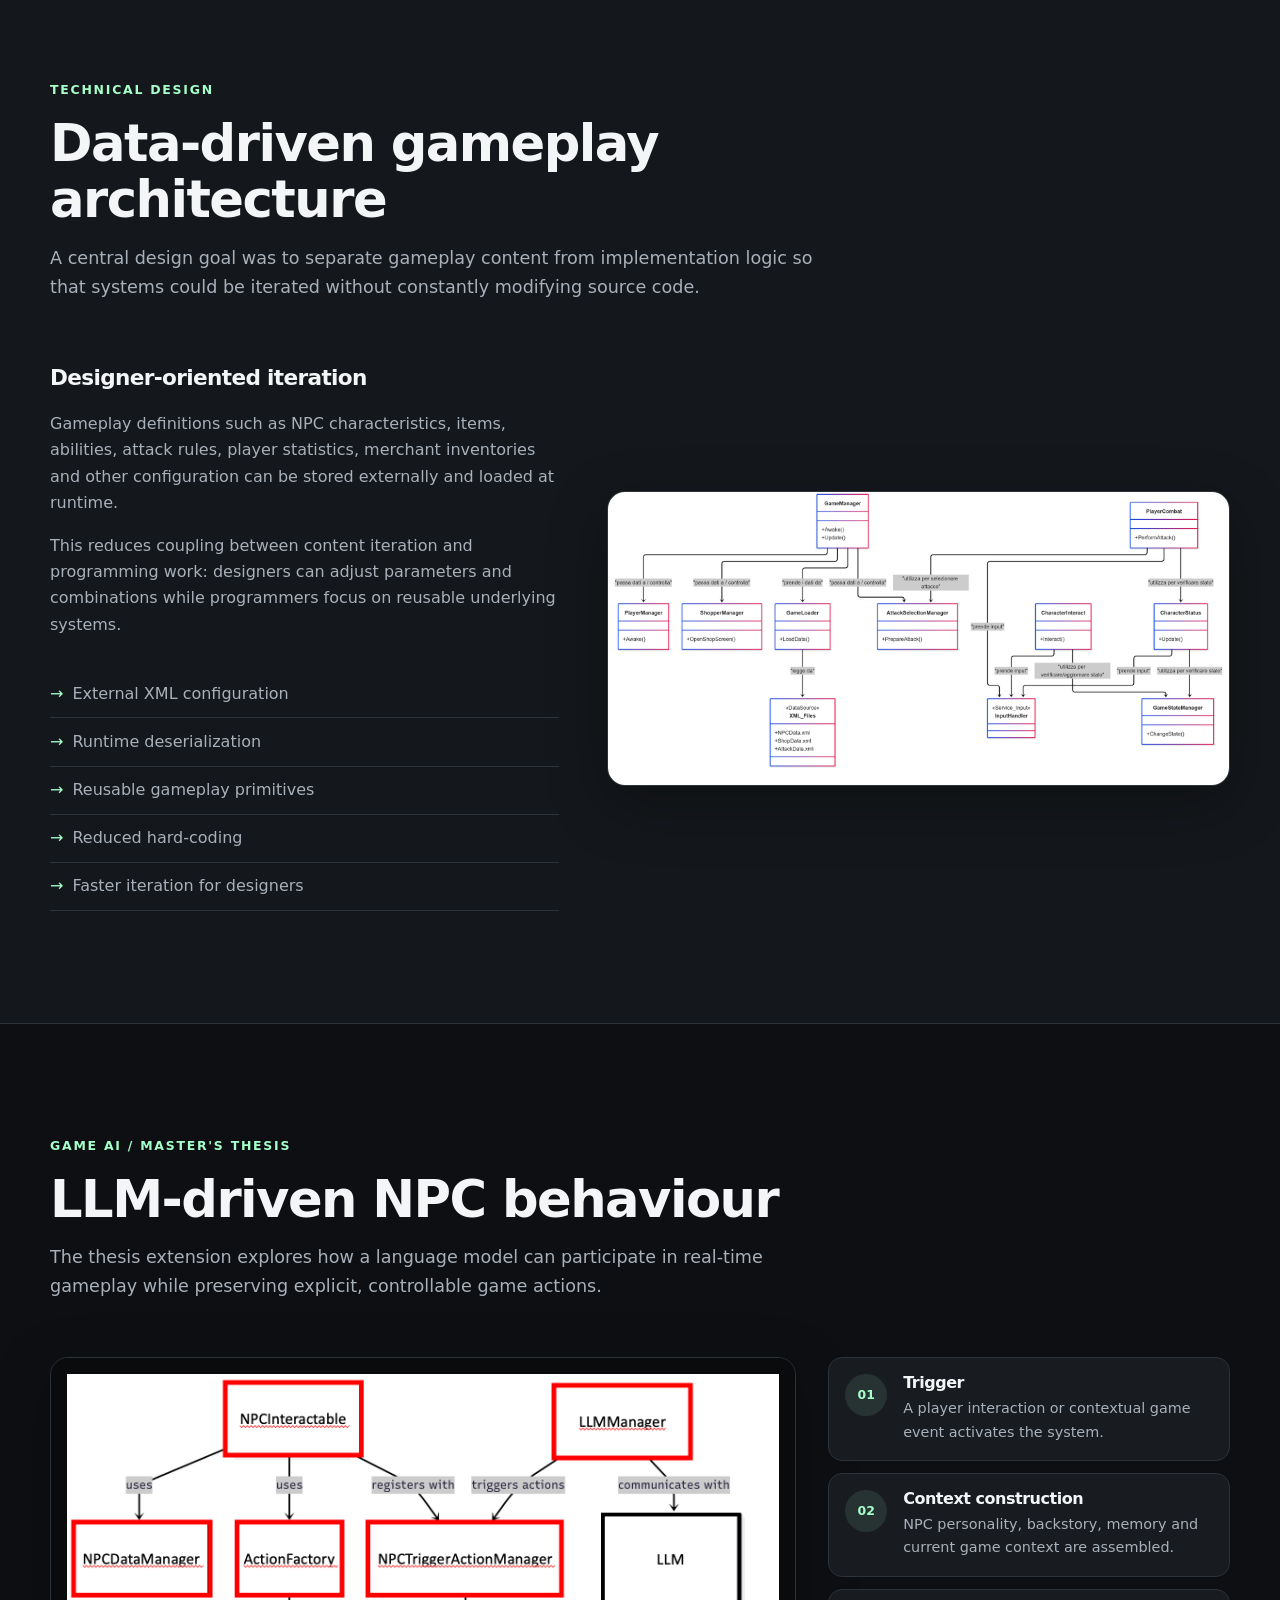
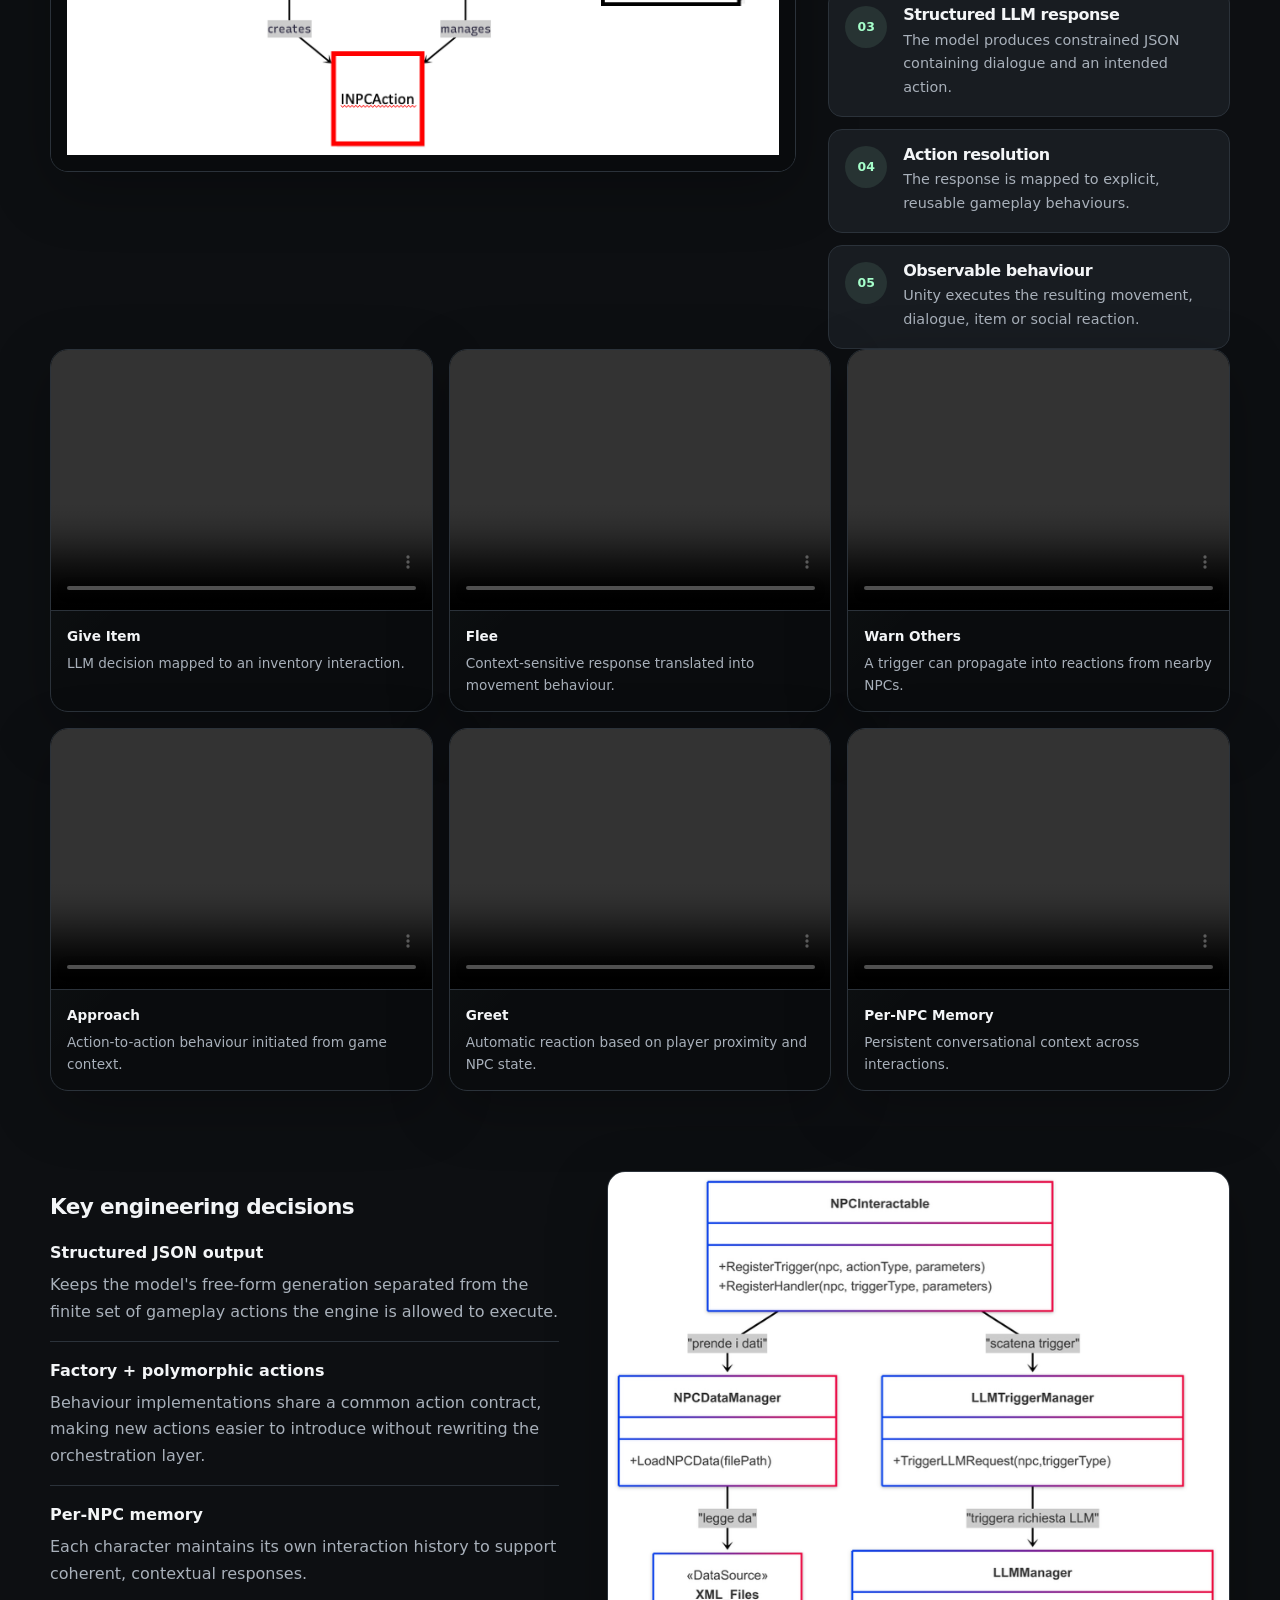
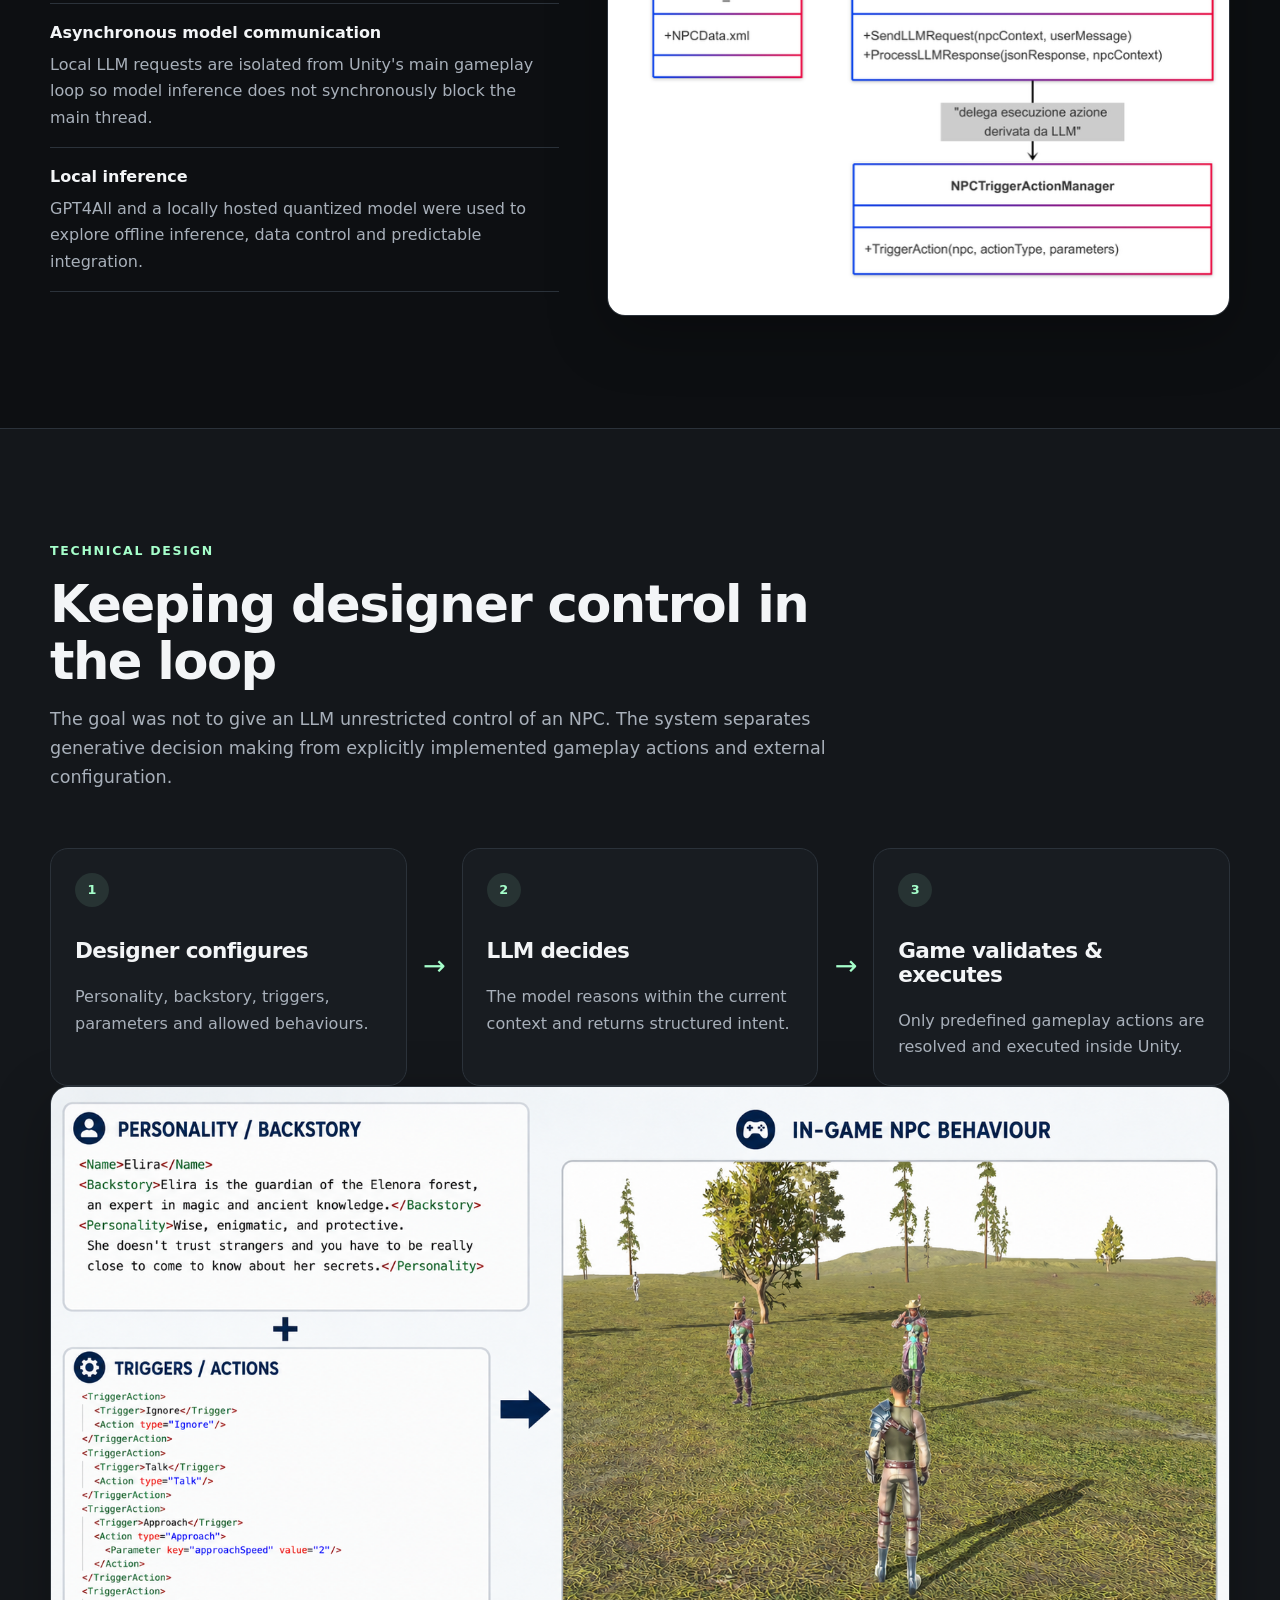
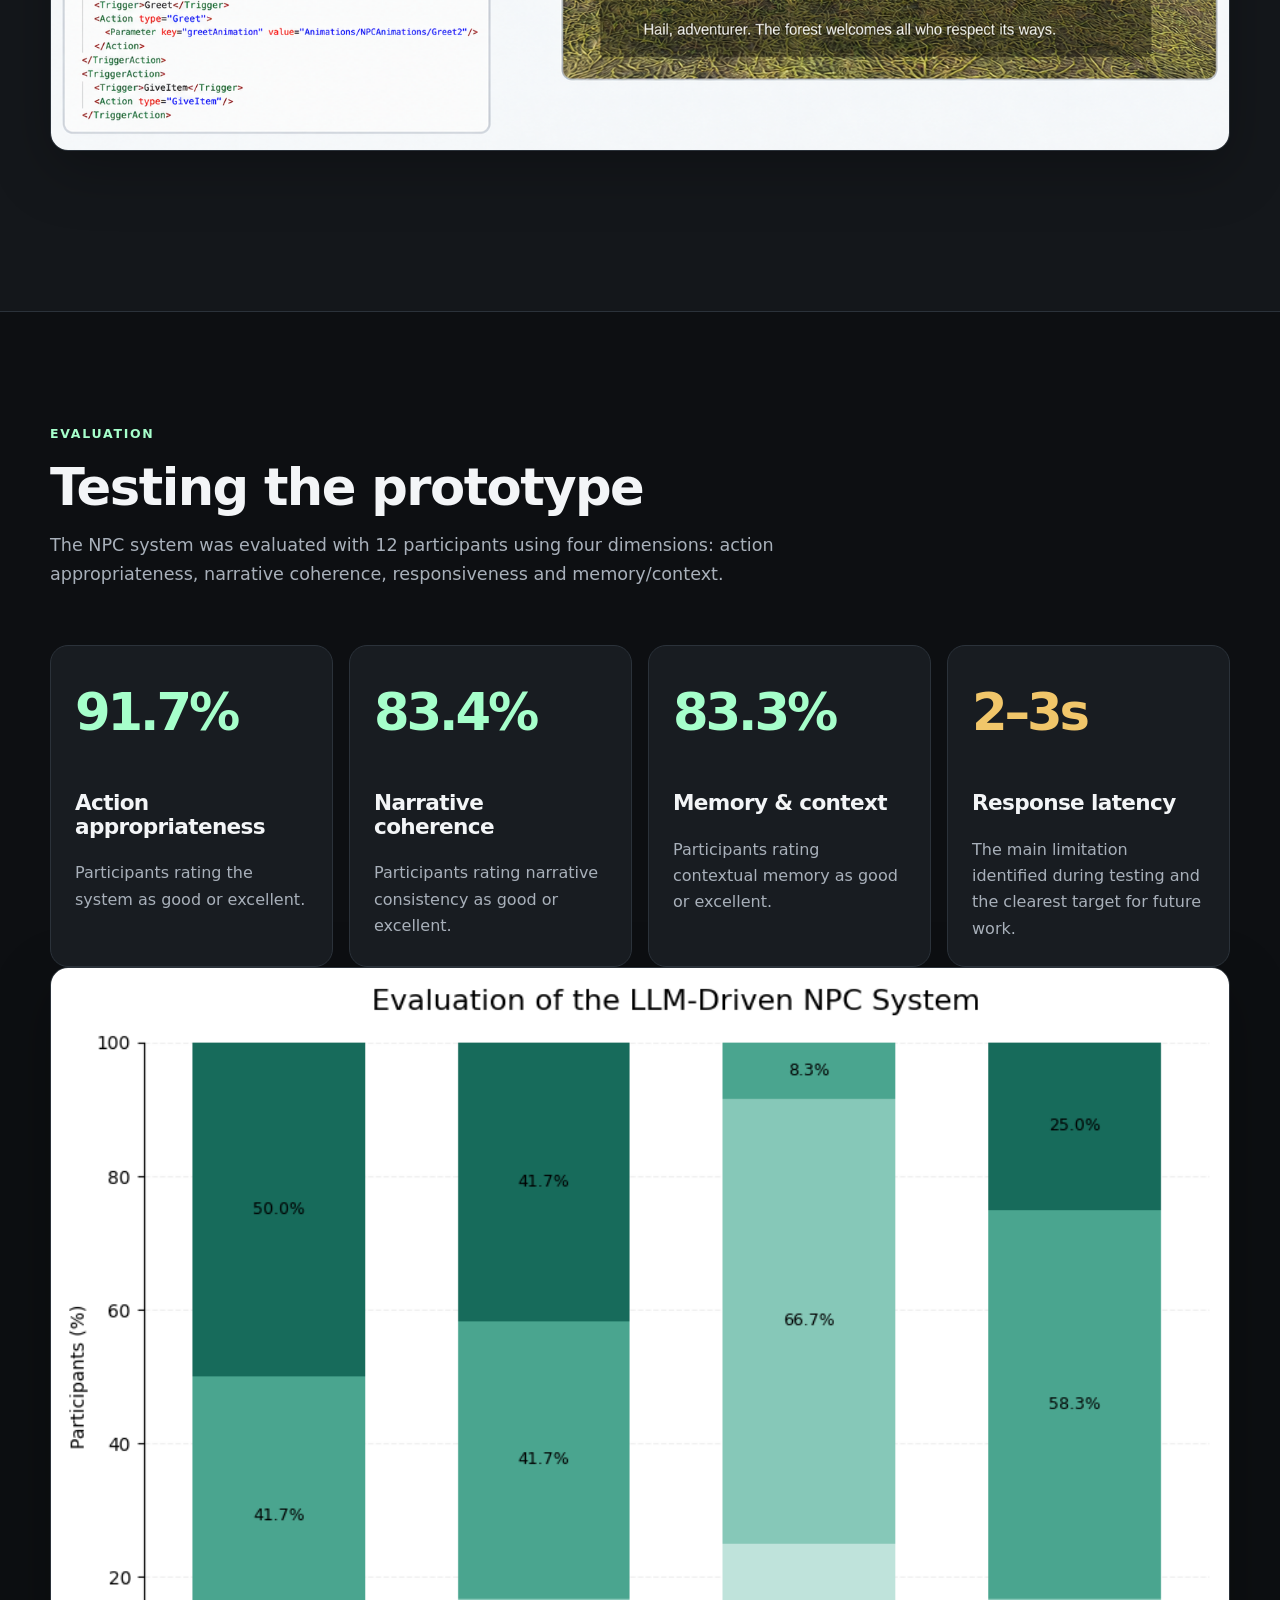
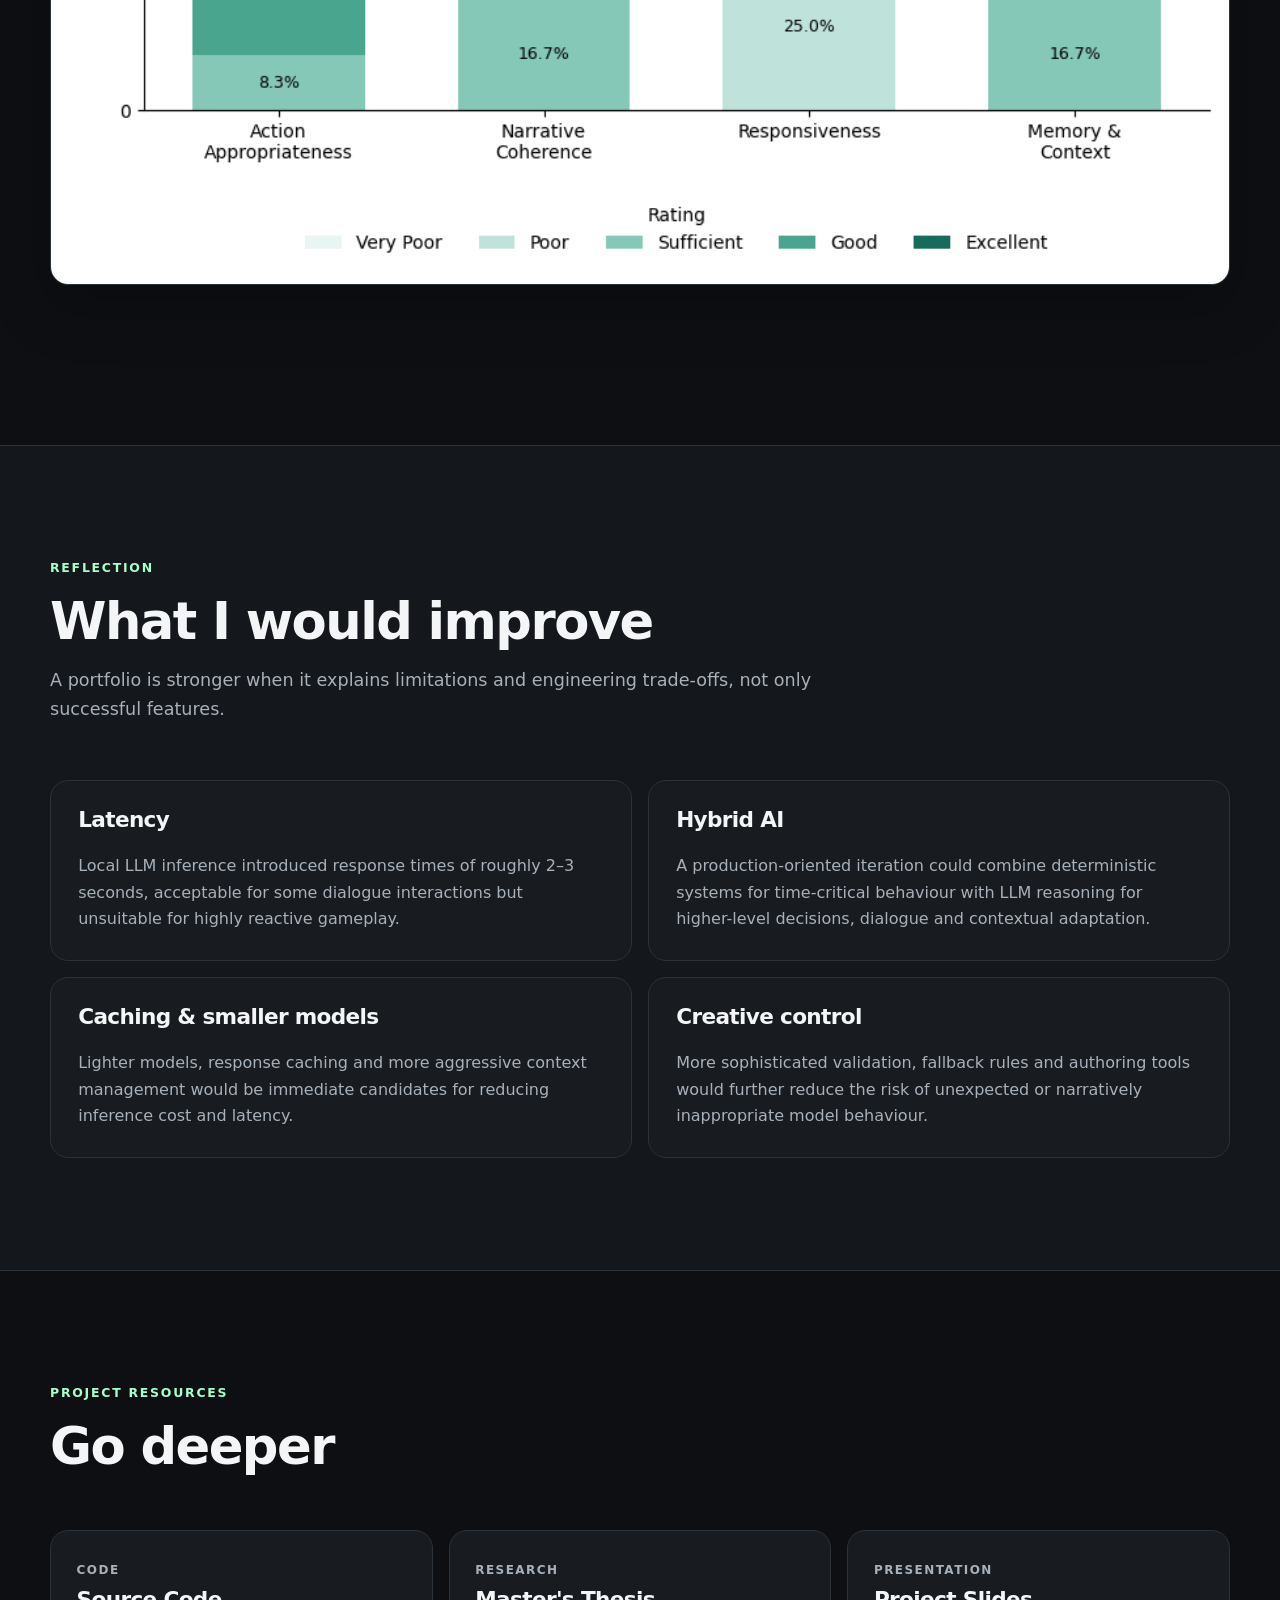
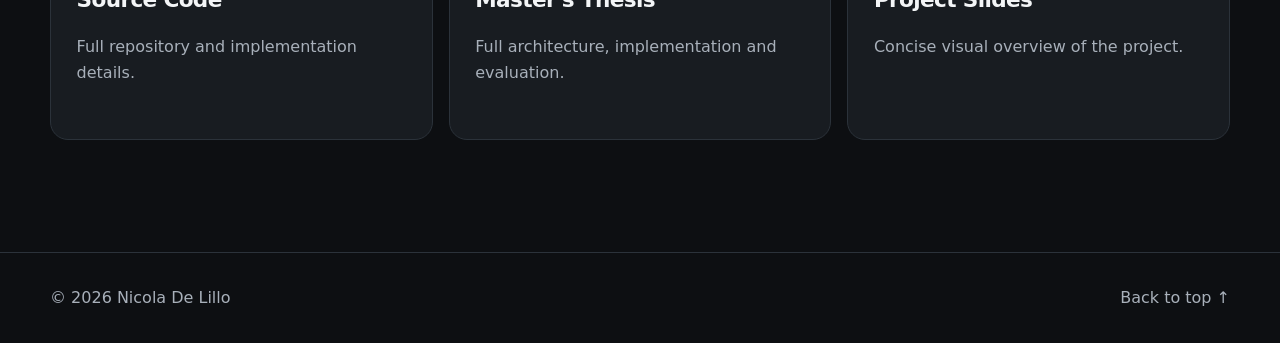
==== commit dae051d5: "Remove figcaption from media frame in index.html Removed figcaption that described the suggested vis" ====
--- a/projects/reve/index.html
+++ b/projects/reve/index.html
@@ -558,9 +558,6 @@
         <figure class="media-frame media-wide top-gap">
           <img src="../../assets/images/Config+conseguenza.png"
                alt="Designer workflow showing external NPC configuration and resulting in-game behaviour">
-          <figcaption>
-            Suggested visual: configuration → Unity → resulting NPC behaviour.
-          </figcaption>
         </figure>
 
       </div>
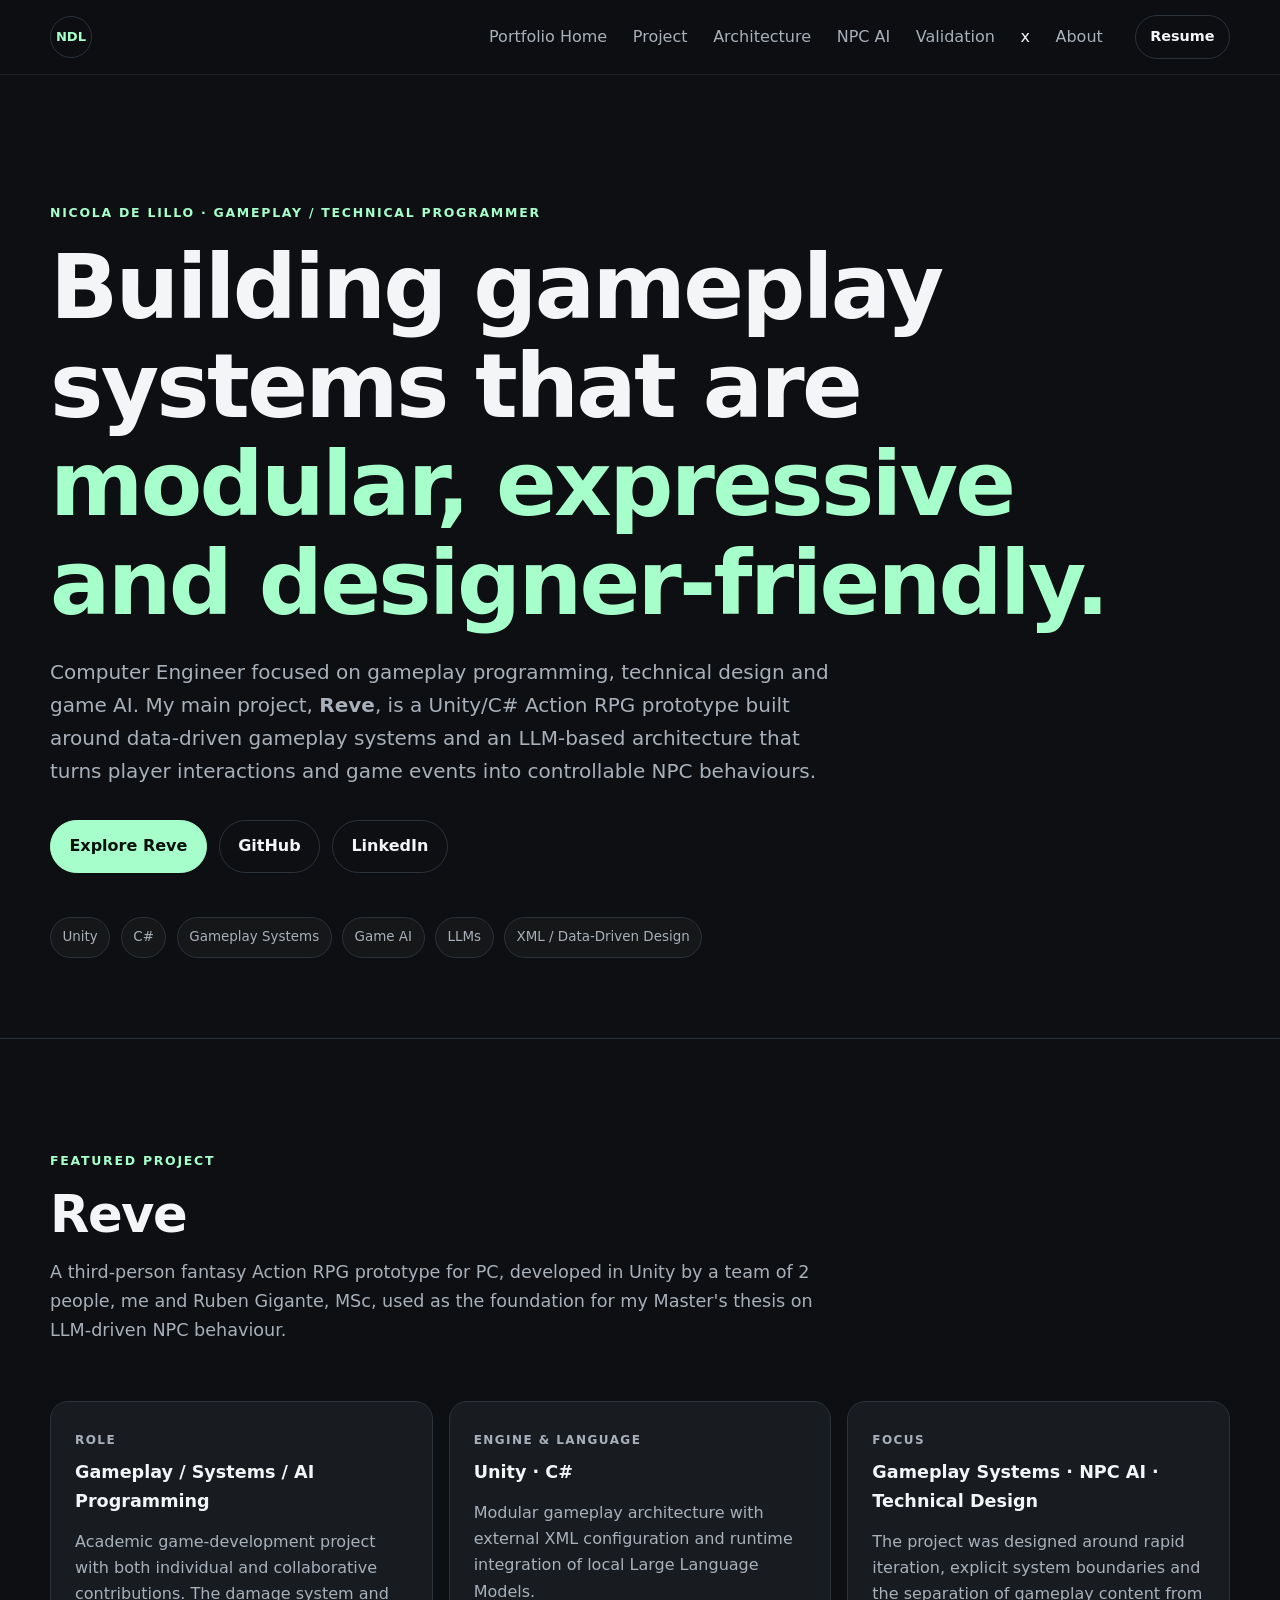
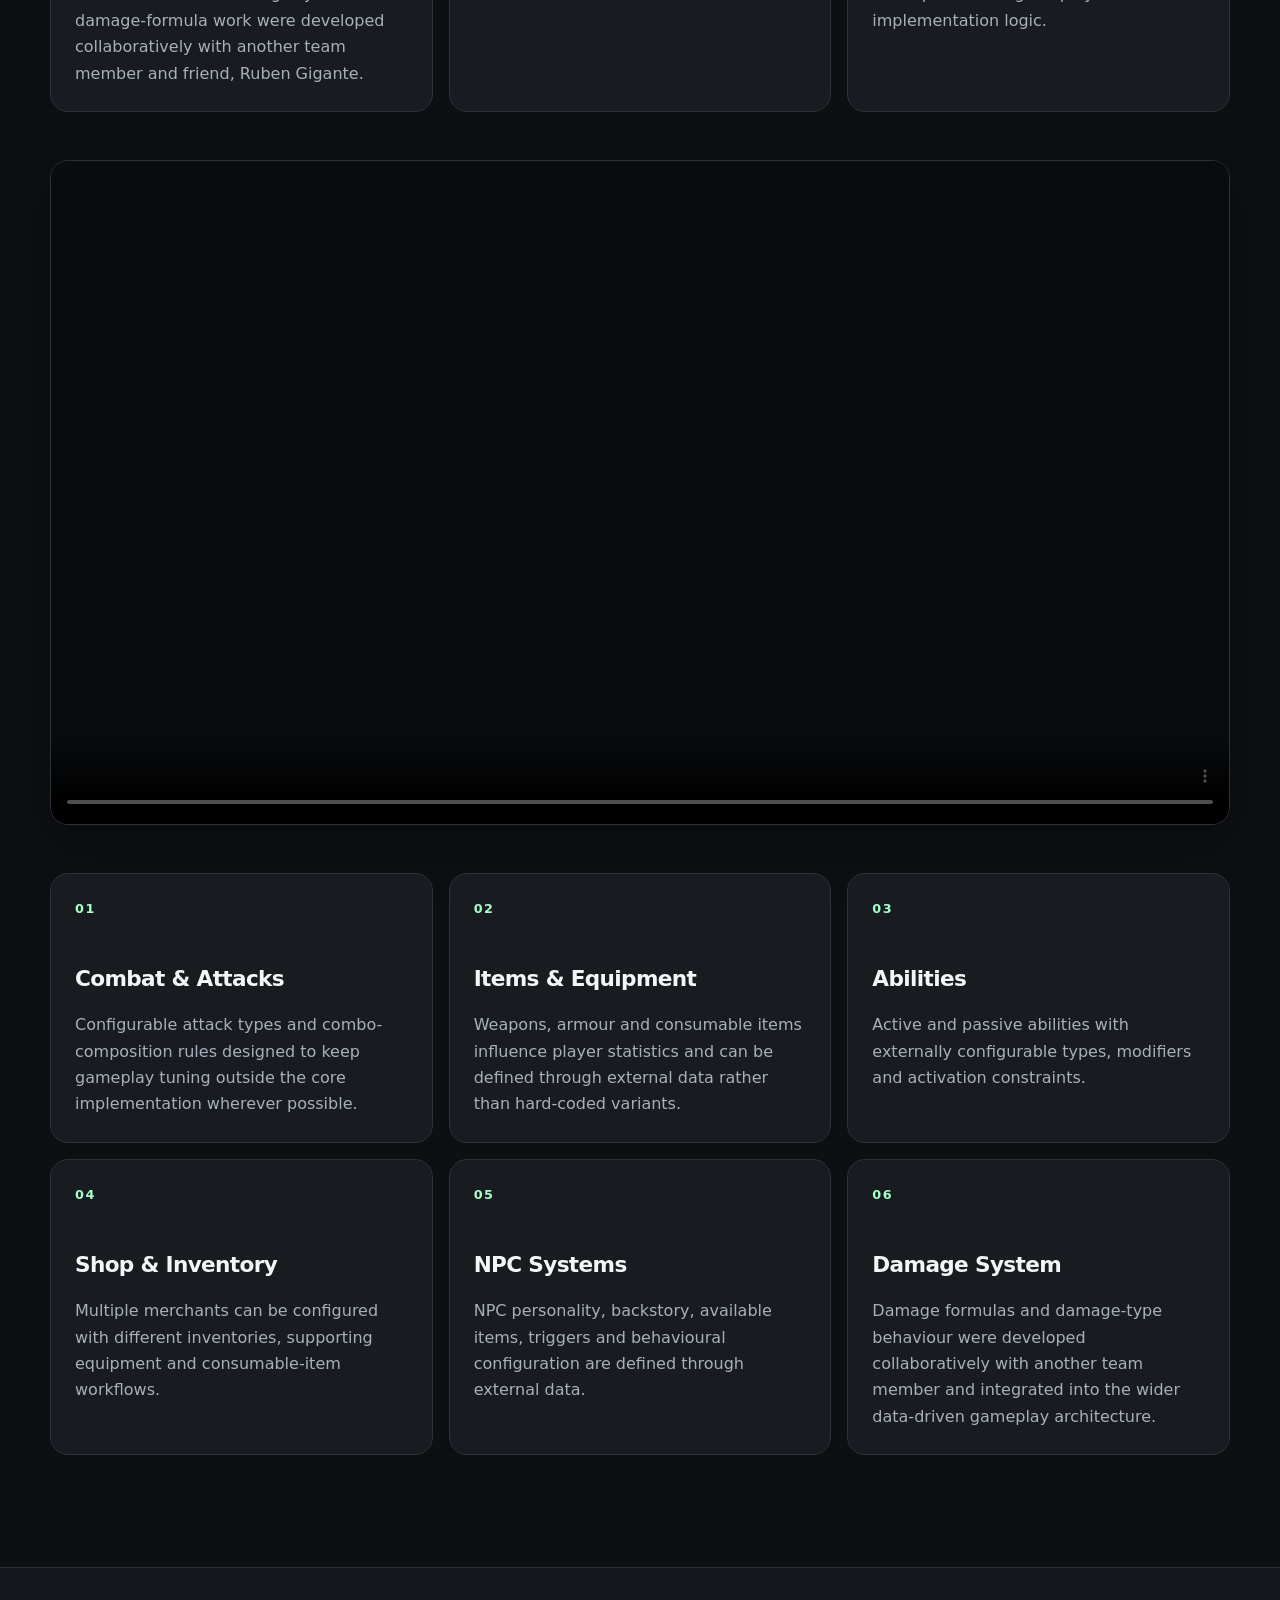
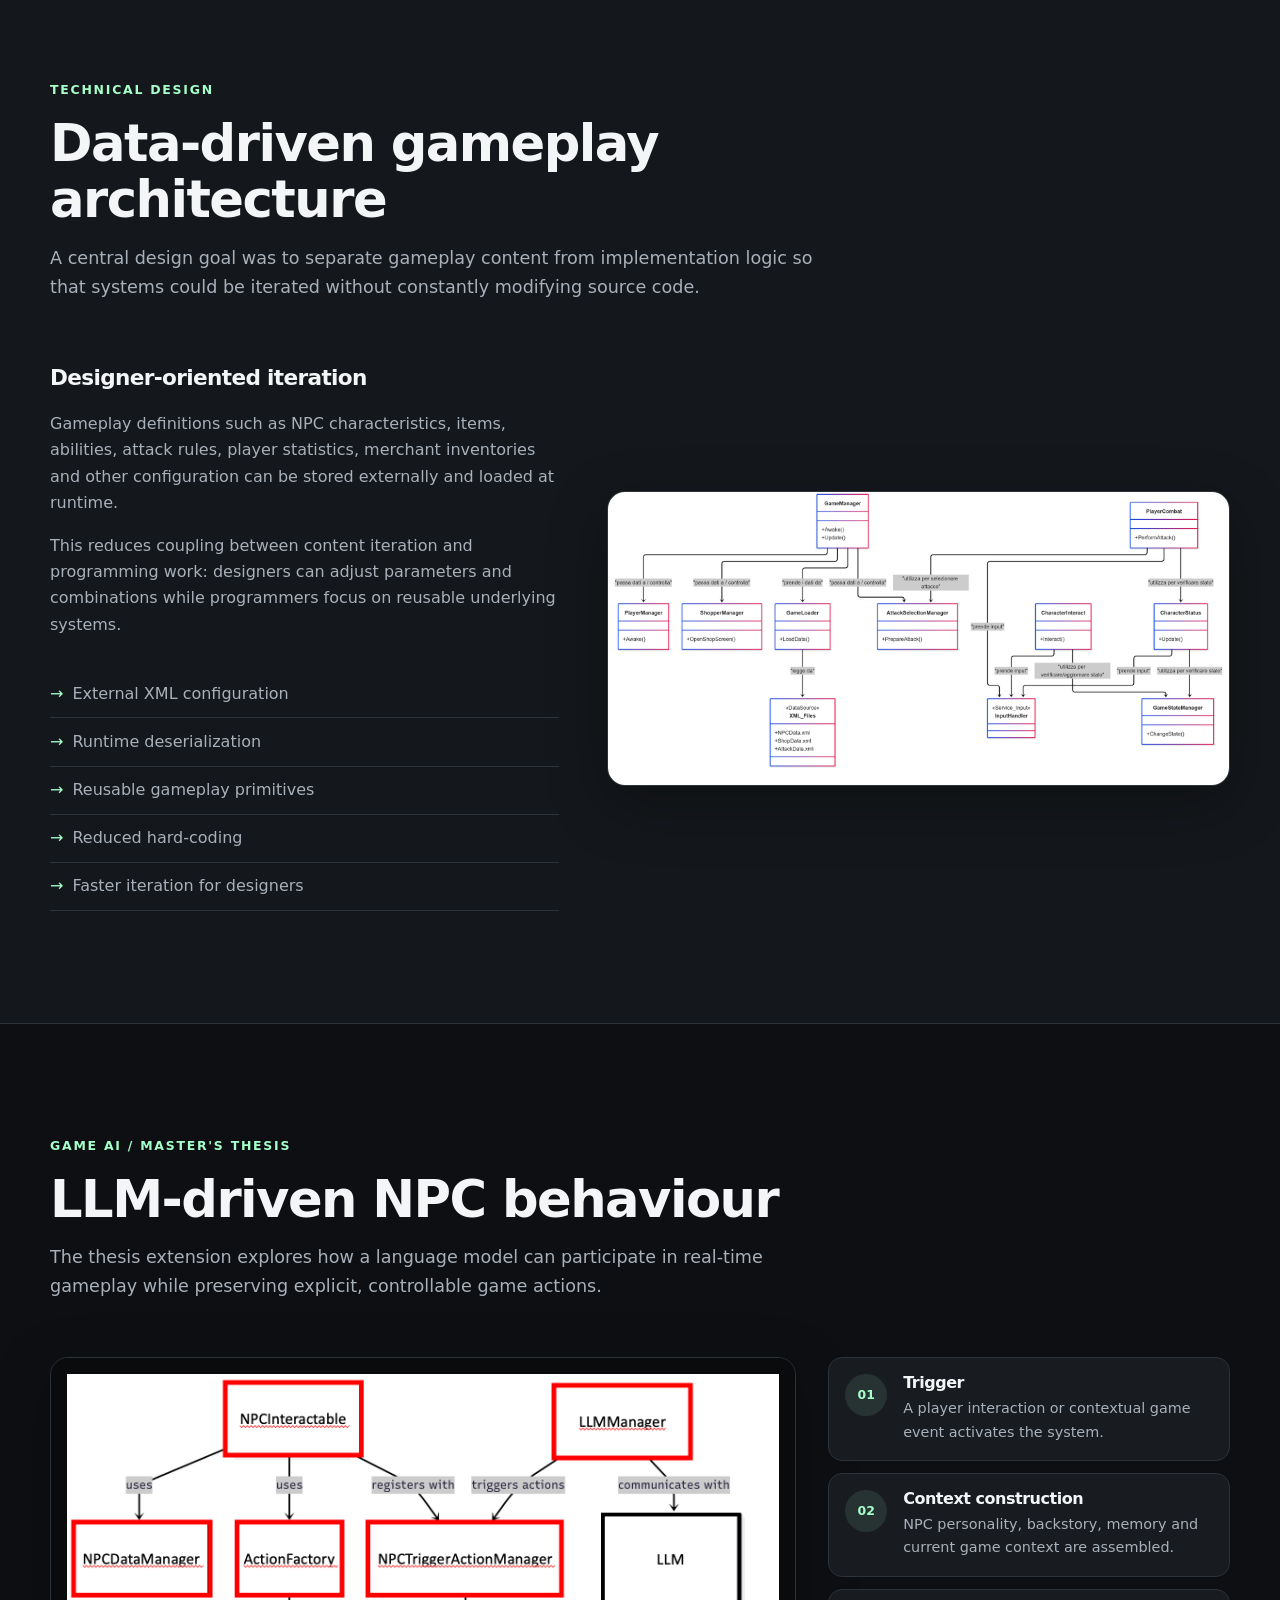
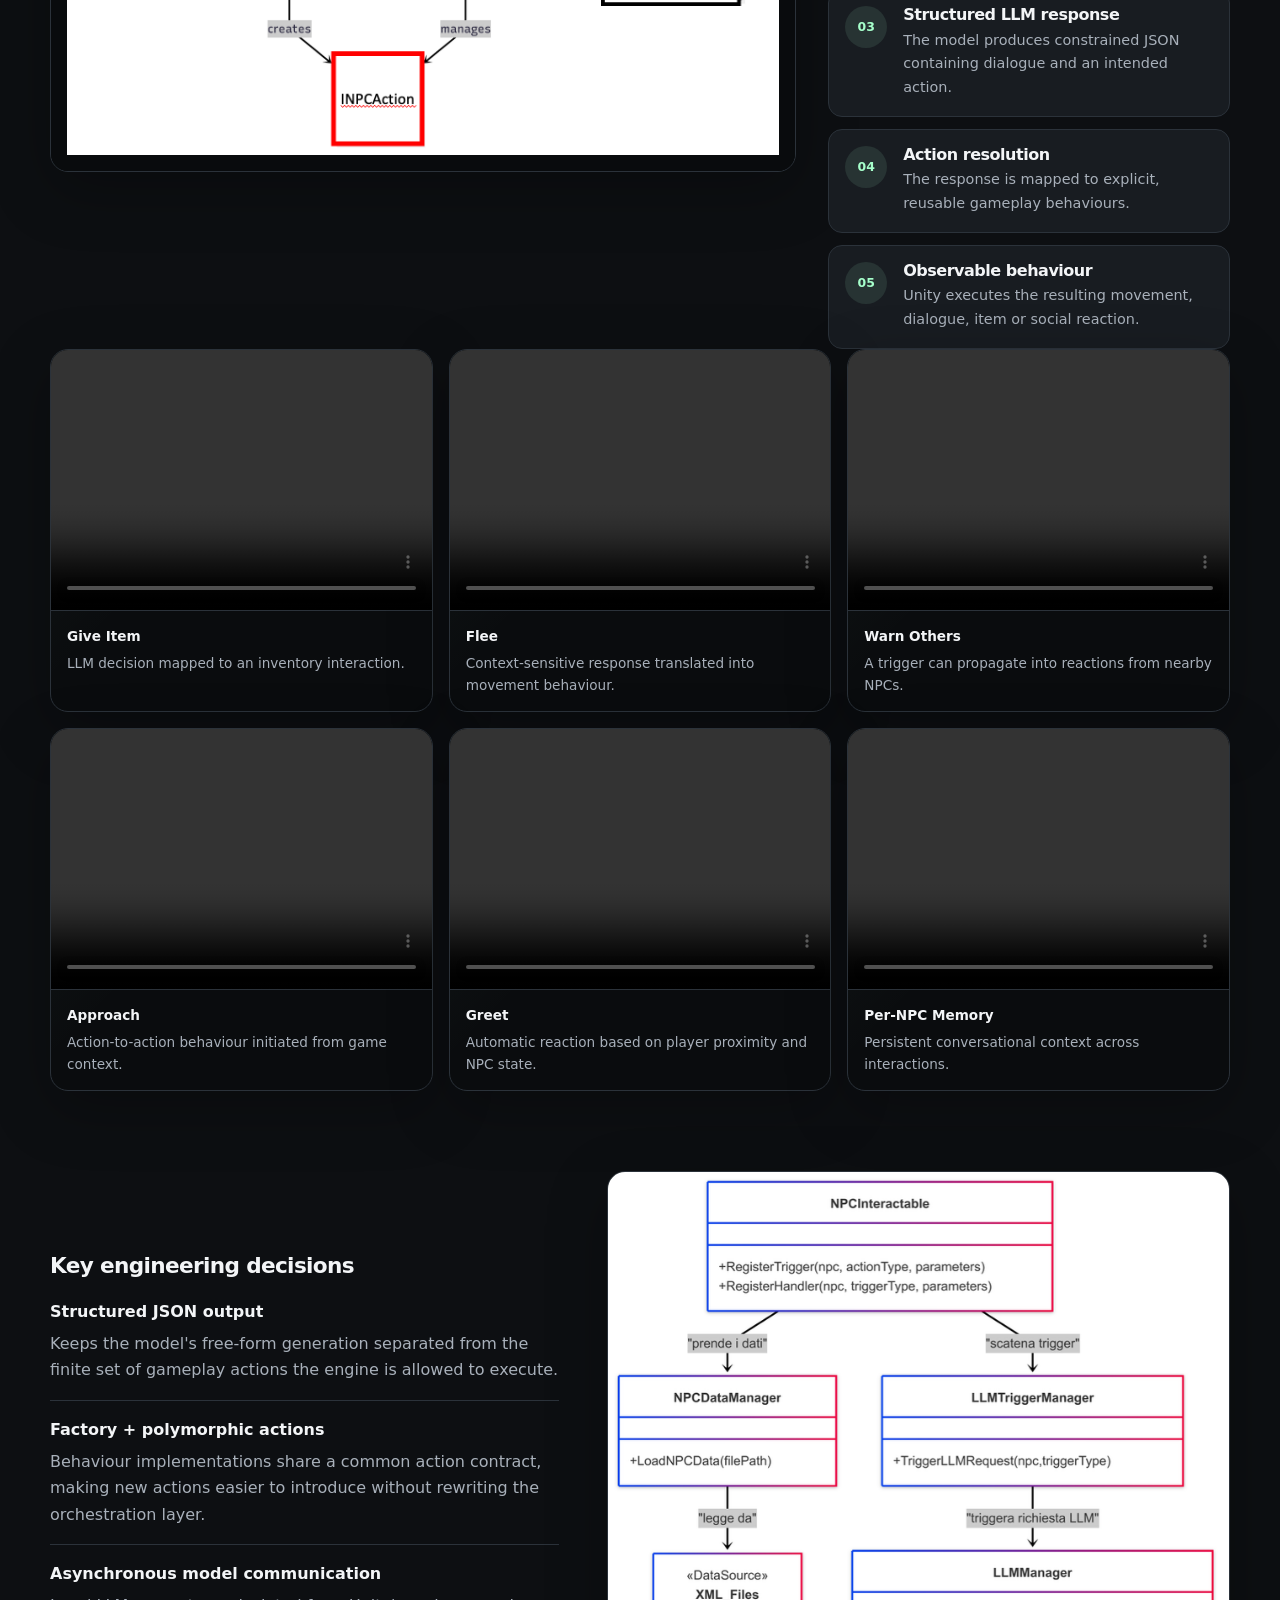
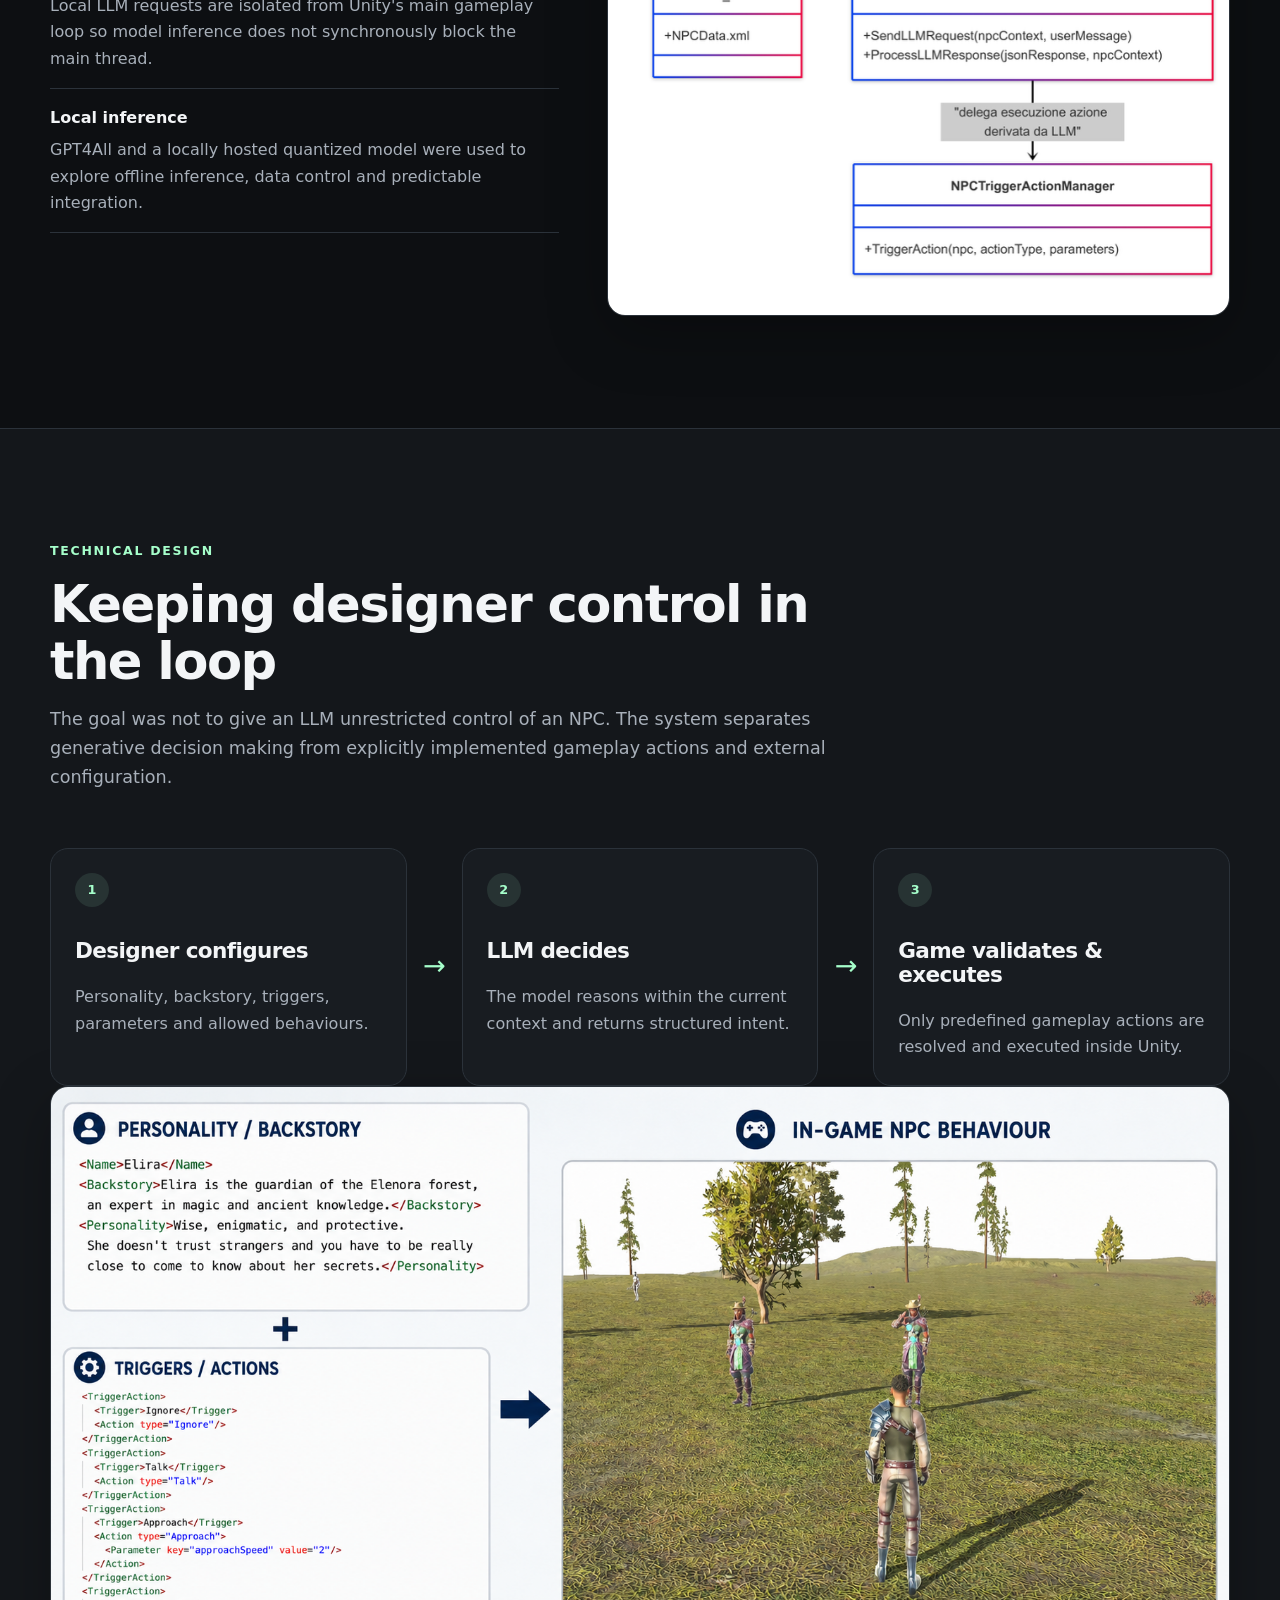
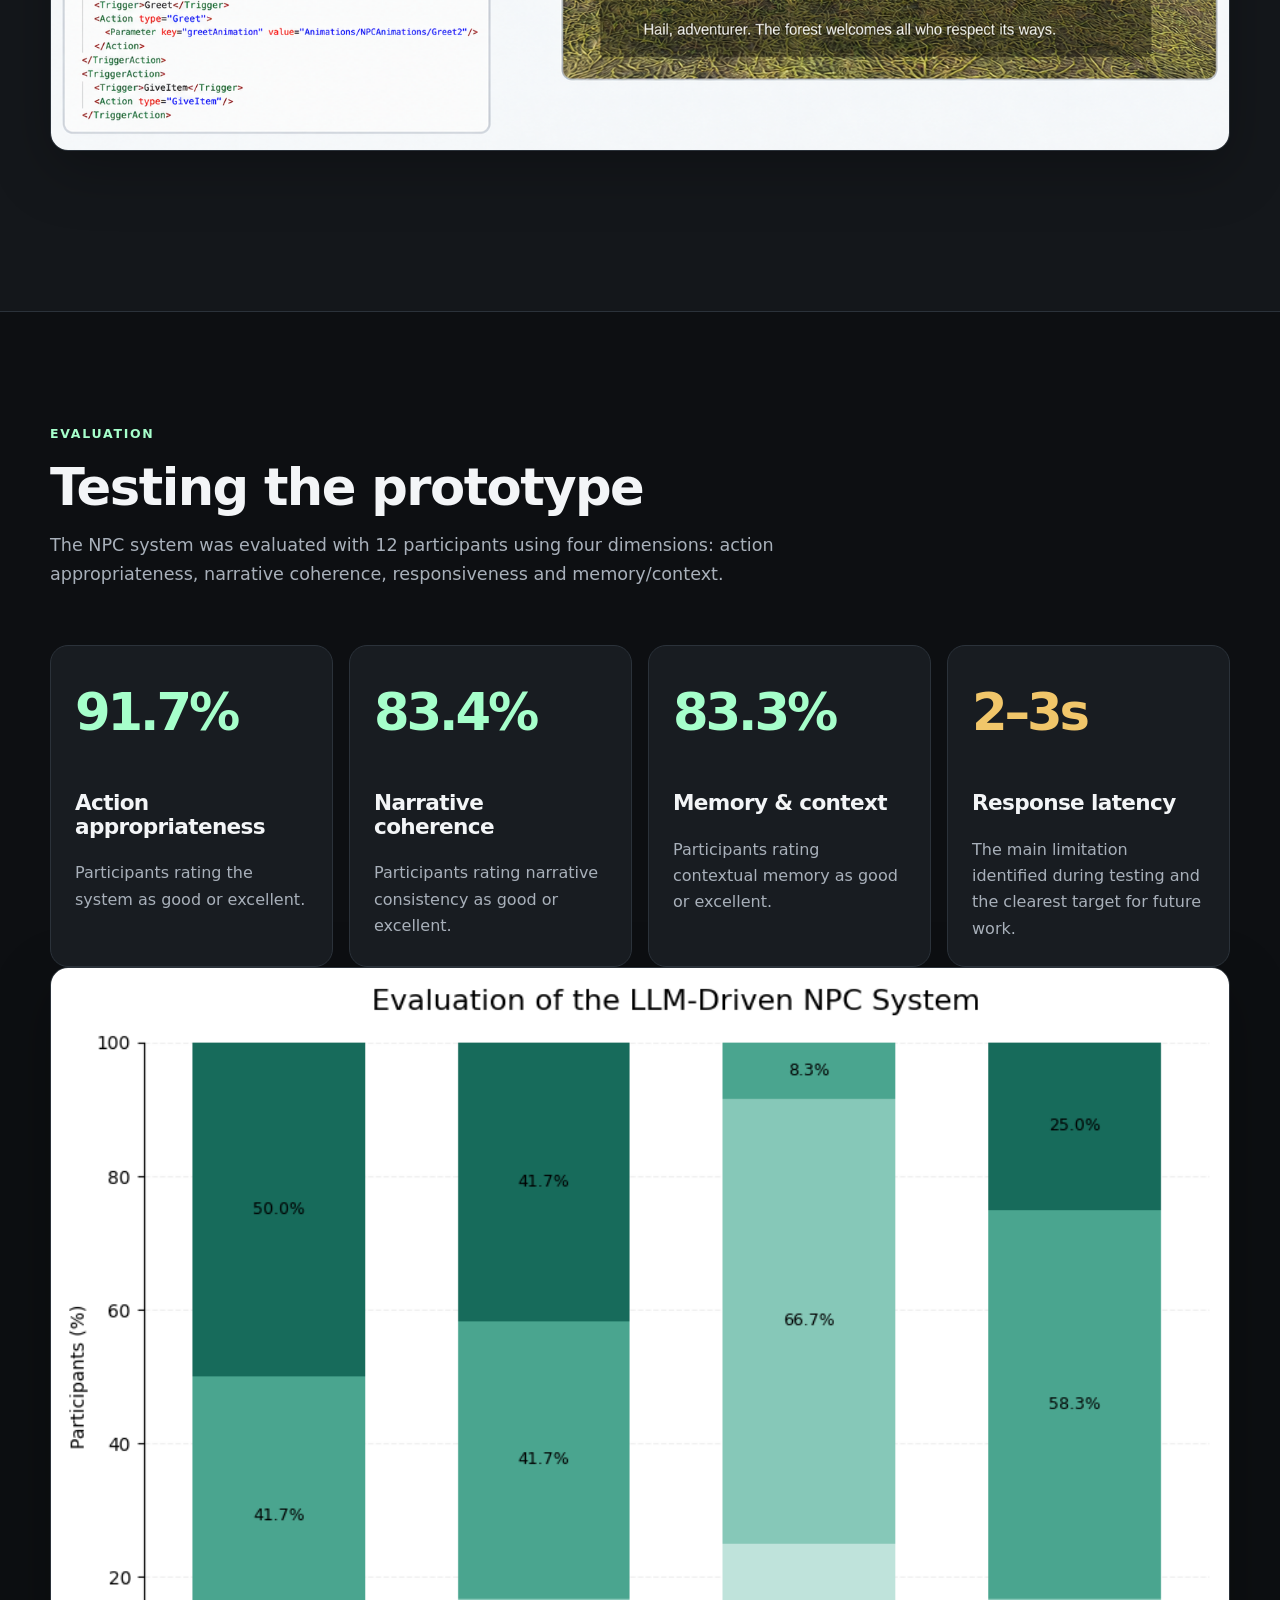
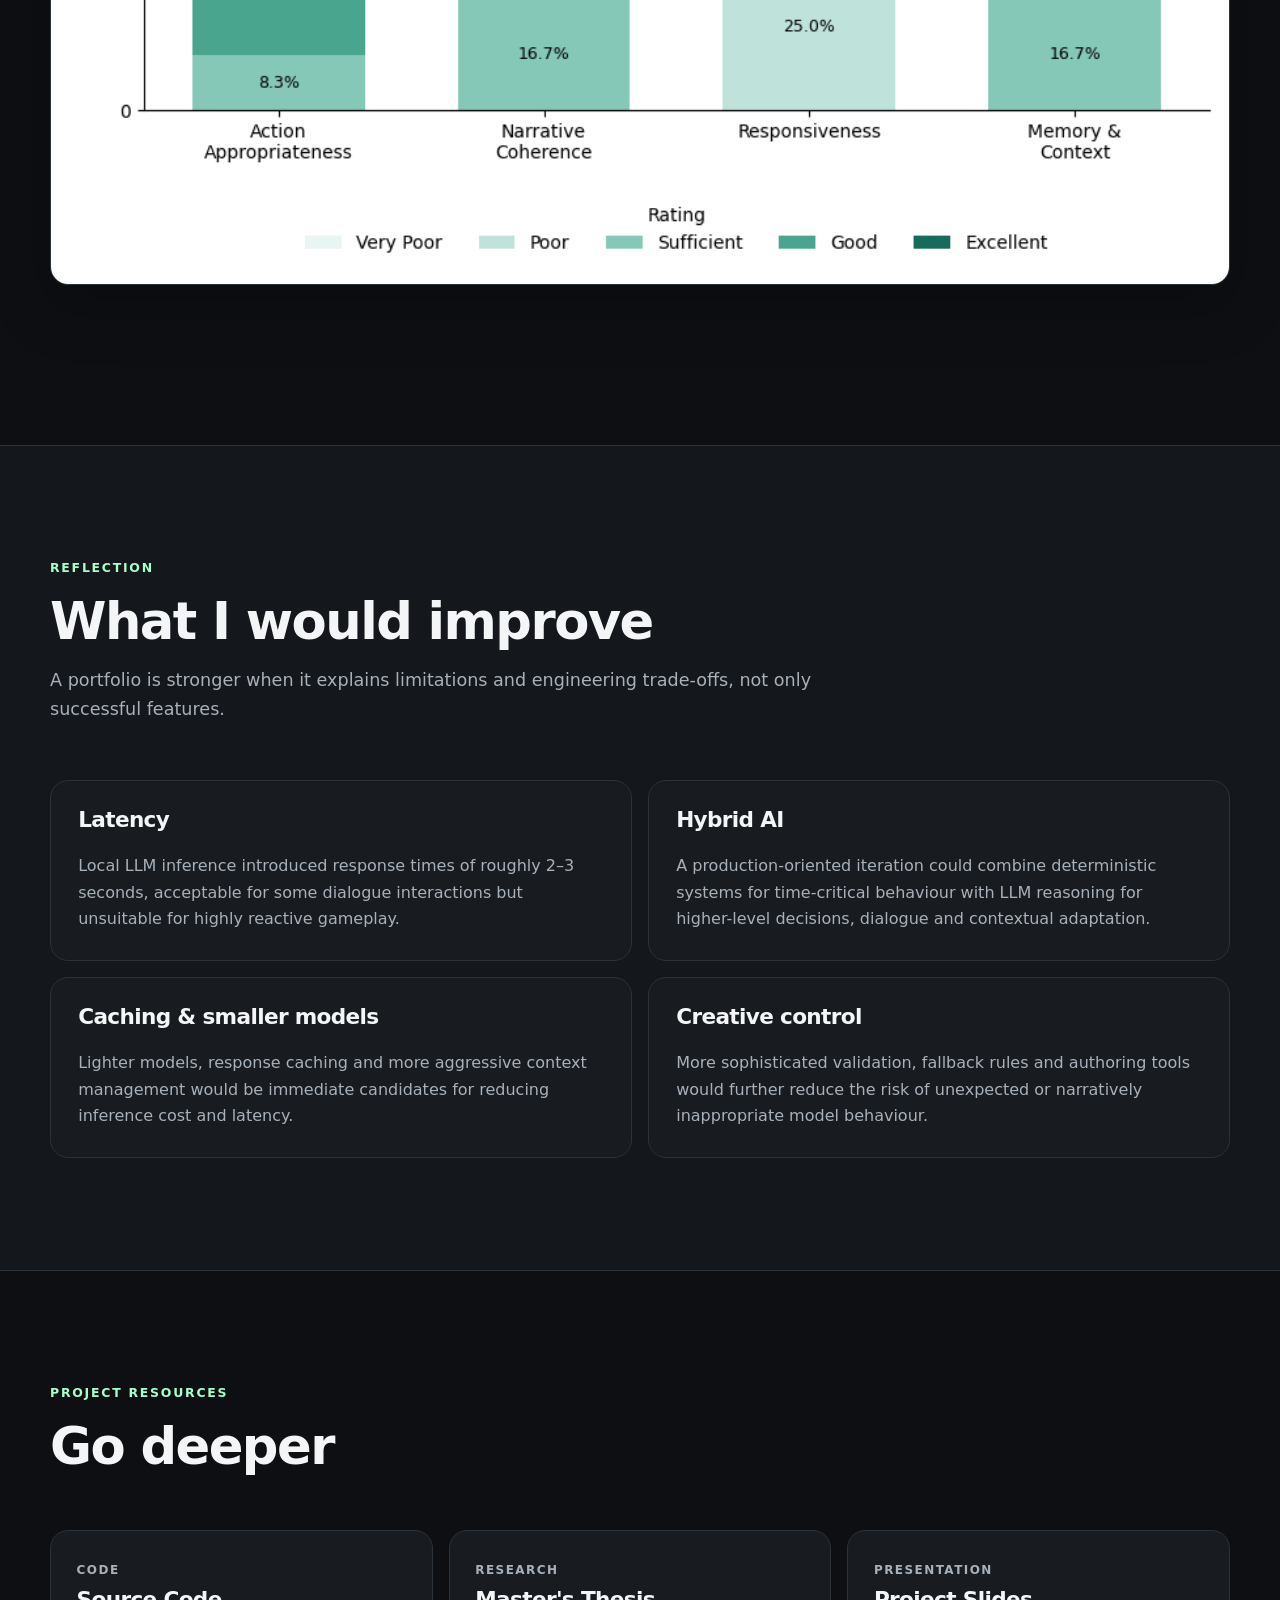
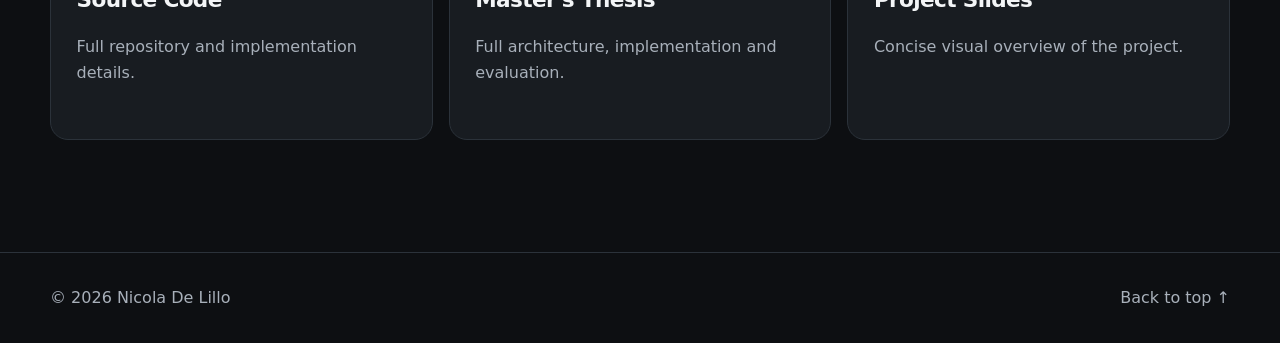
==== commit b1df0c7b: "Remove Per-NPC memory section from index.html Removed the section about Per-NPC memory from the HTML" ====
--- a/projects/reve/index.html
+++ b/projects/reve/index.html
@@ -463,14 +463,6 @@
               </div>
 
               <div class="decision">
-                <strong>Per-NPC memory</strong>
-                <p>
-                  Each character maintains its own interaction history to support coherent,
-                  contextual responses.
-                </p>
-              </div>
-
-              <div class="decision">
                 <strong>Asynchronous model communication</strong>
                 <p>
                   Local LLM requests are isolated from Unity's main gameplay loop so model
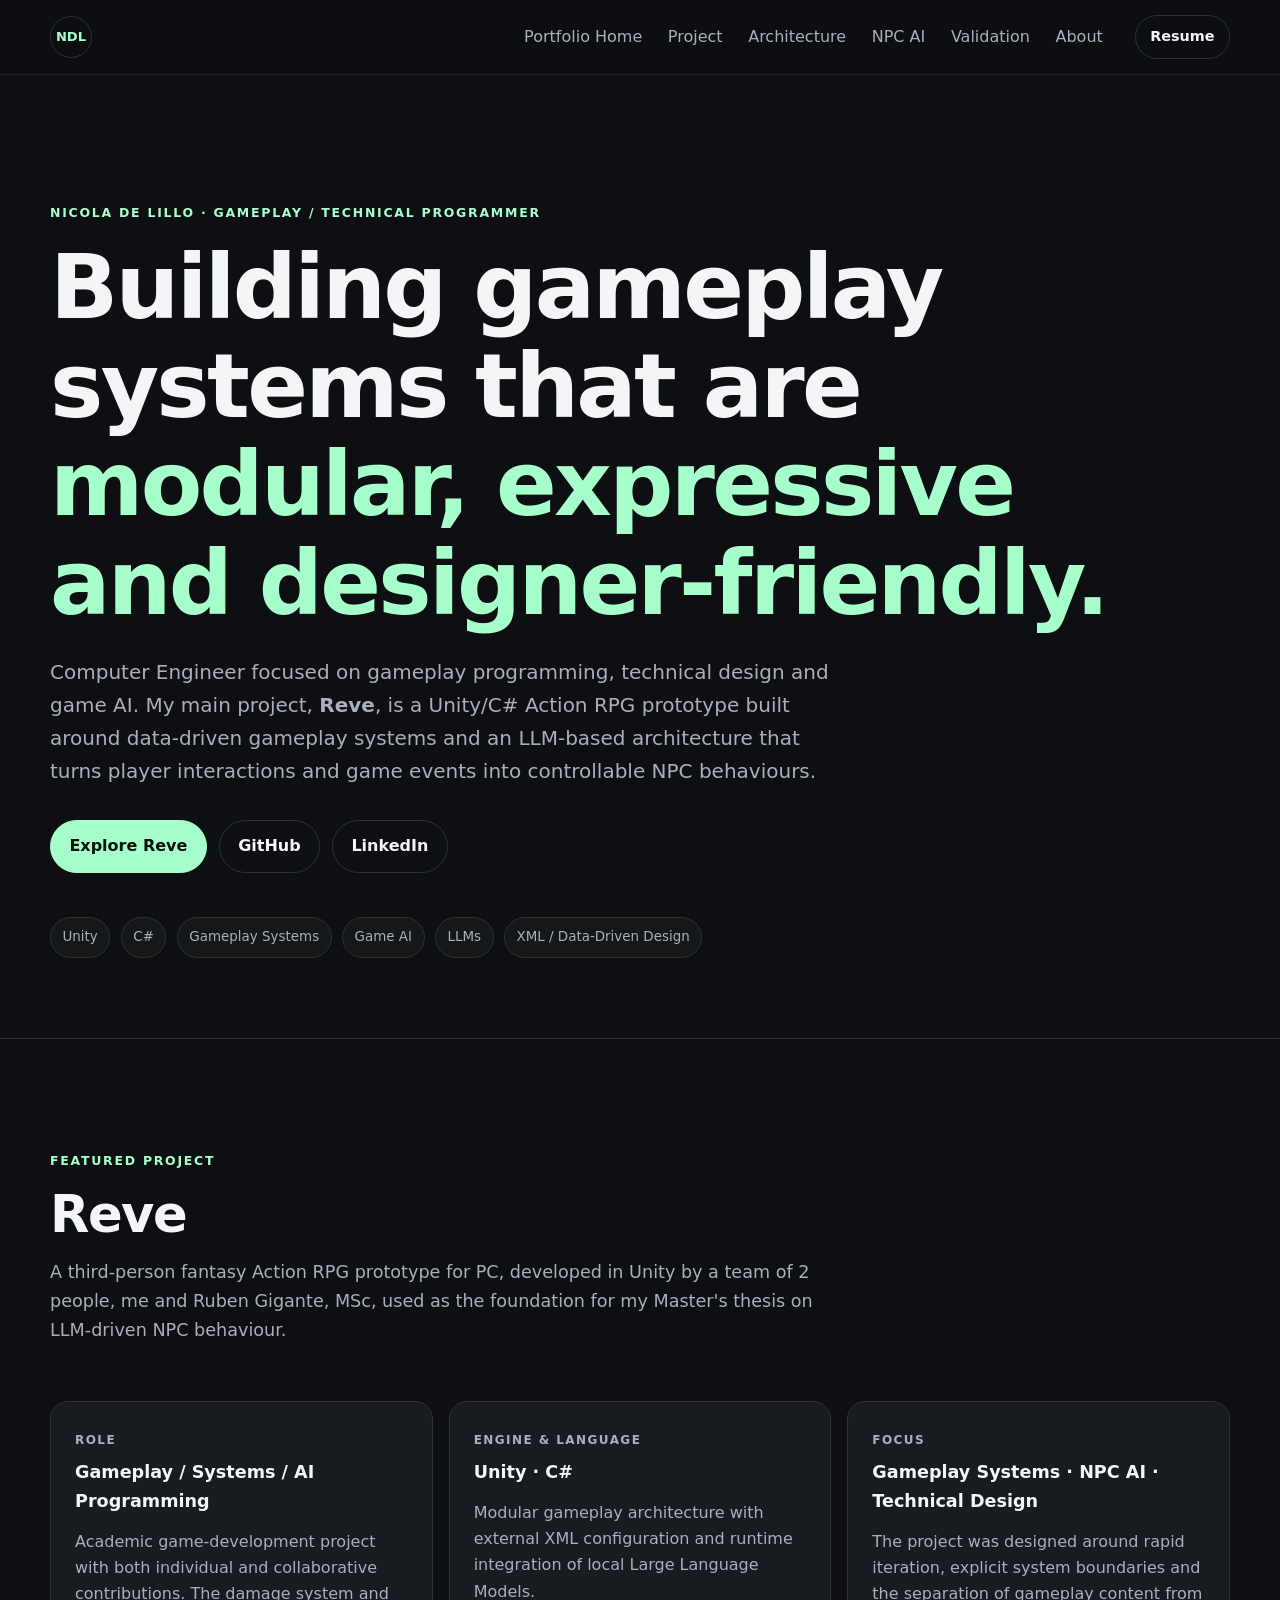
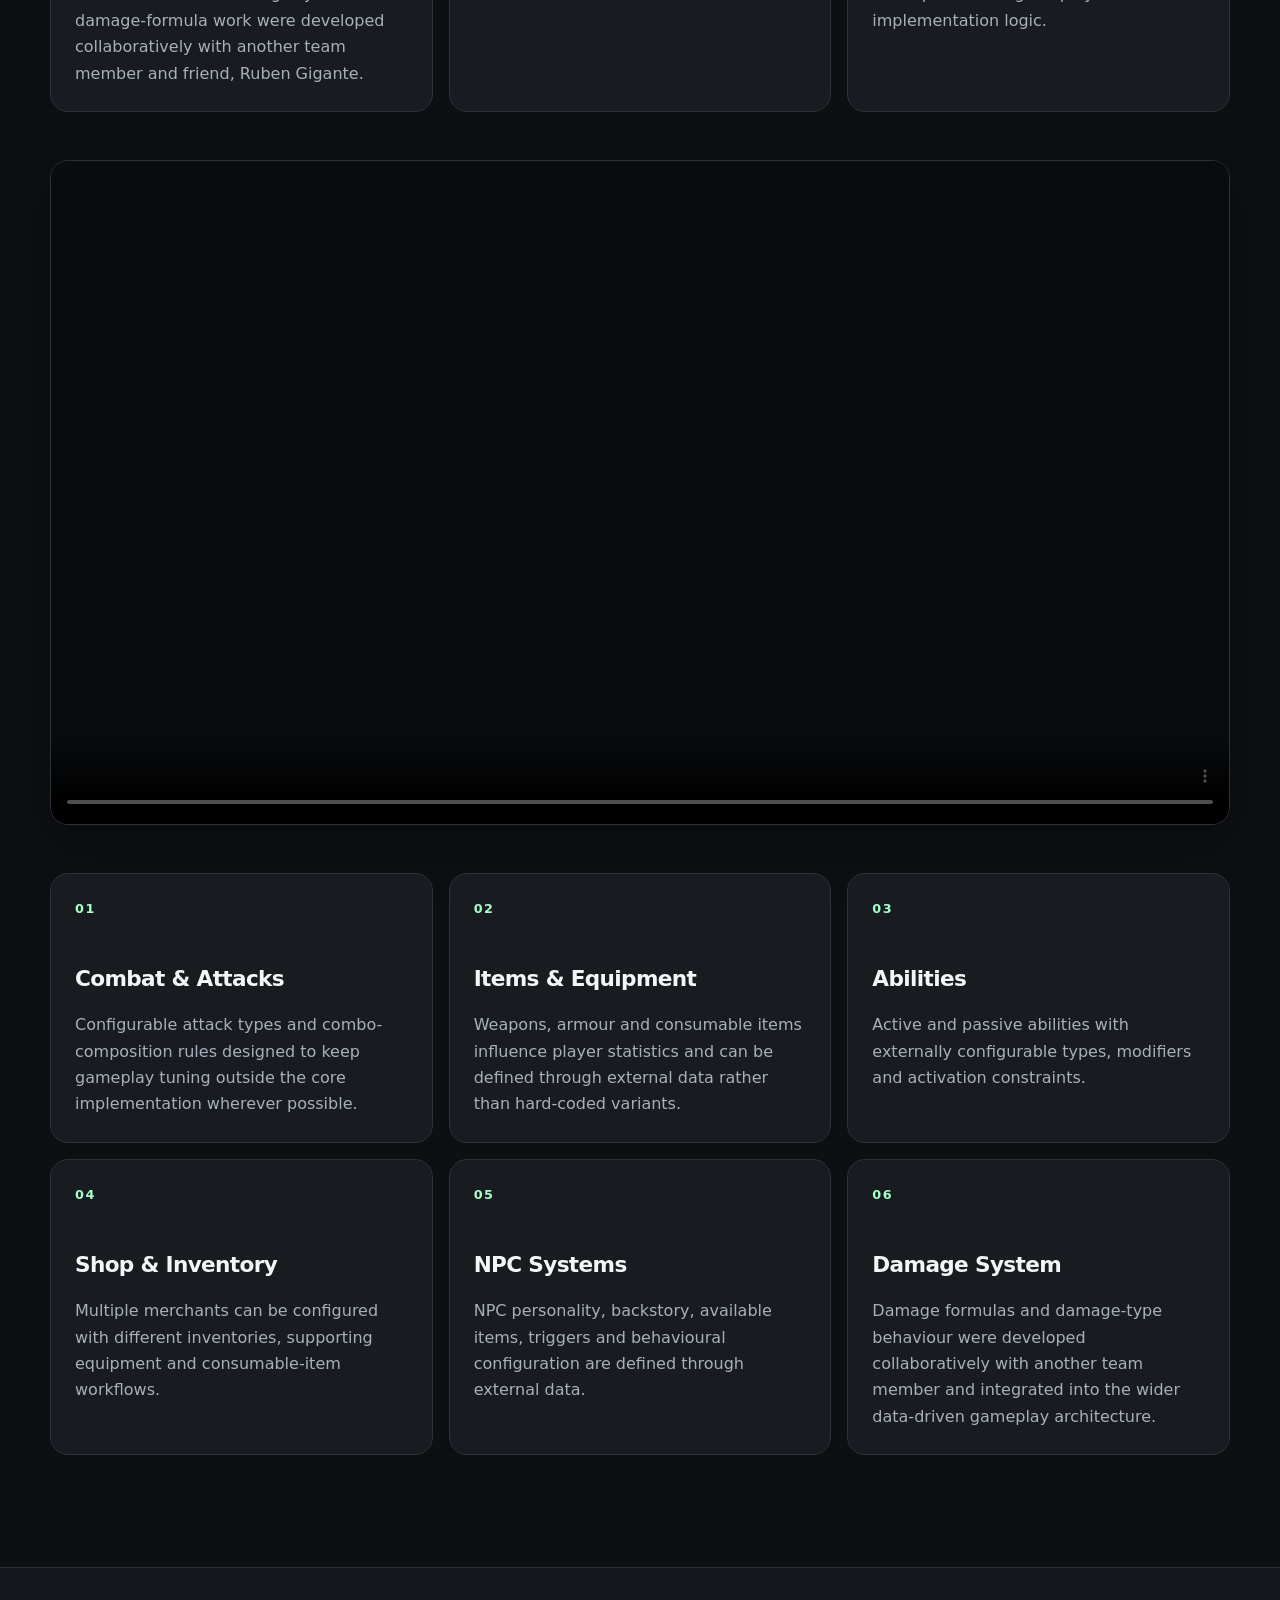
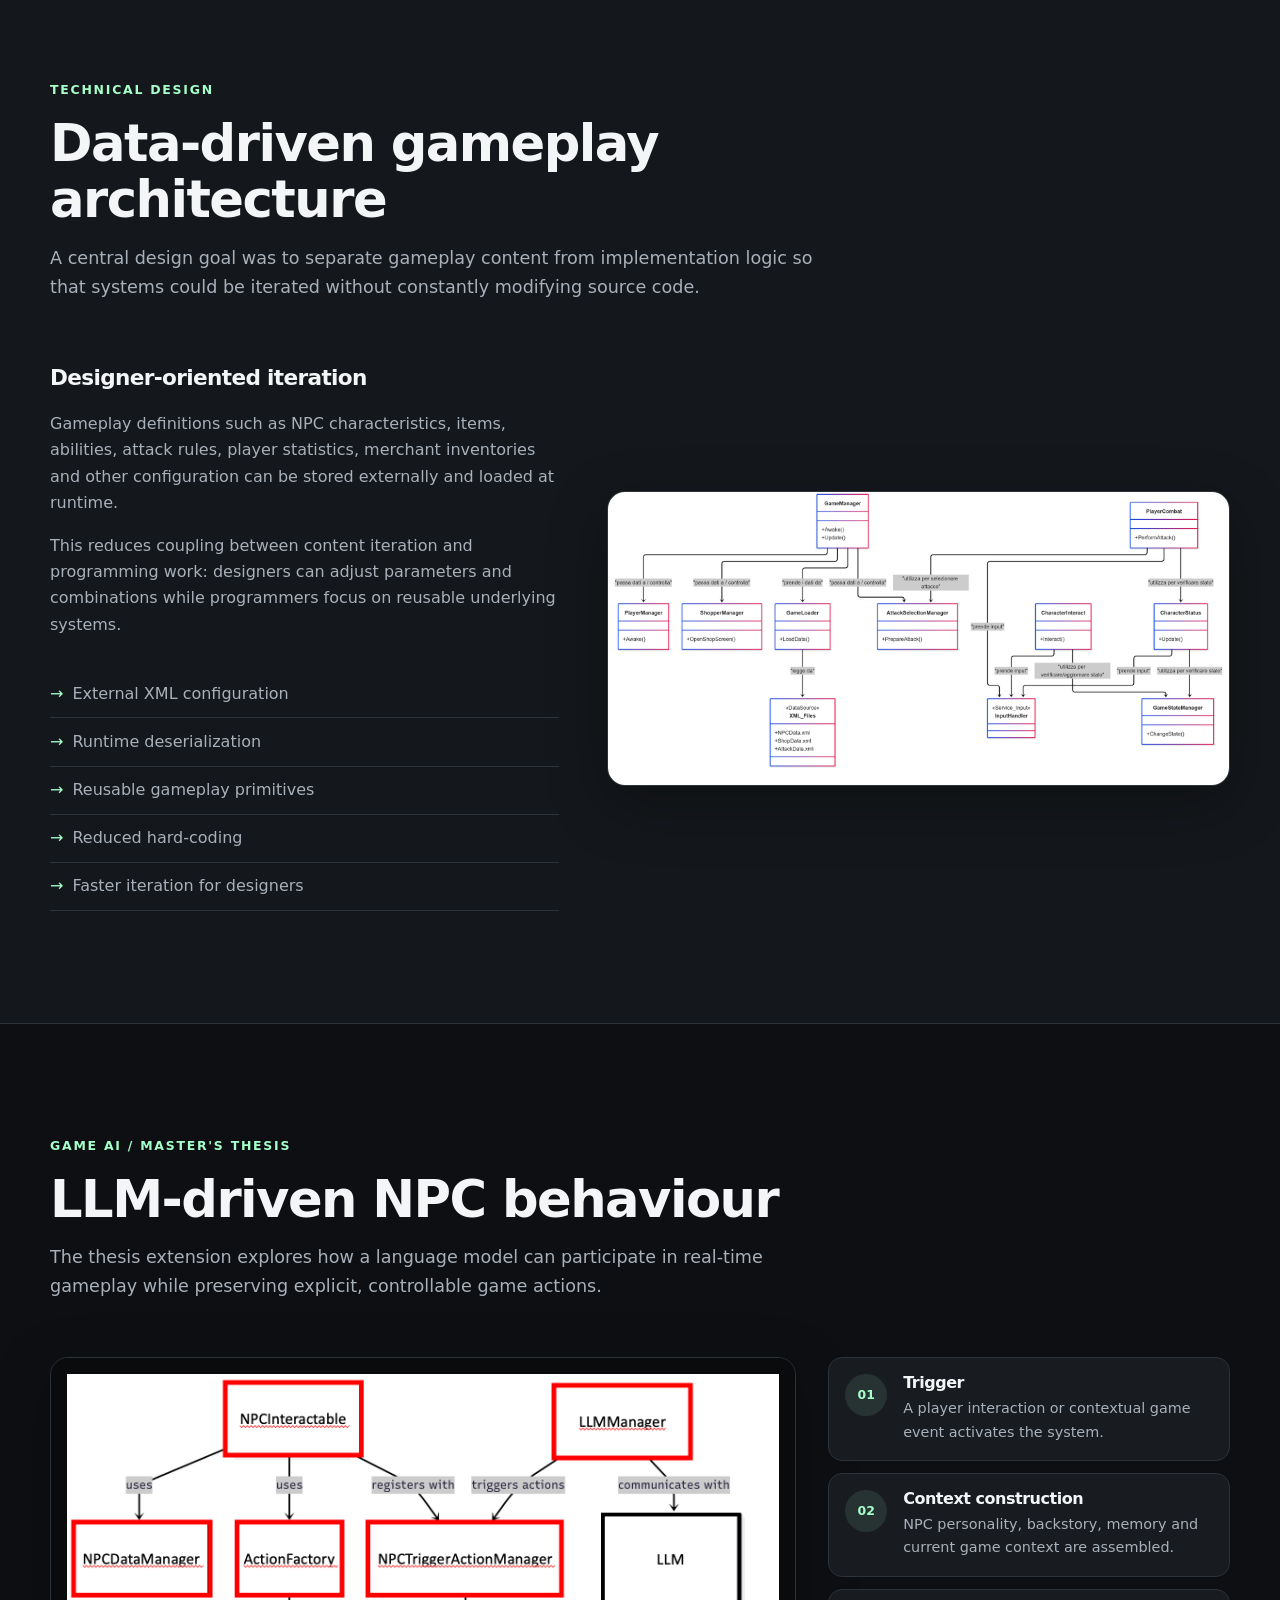
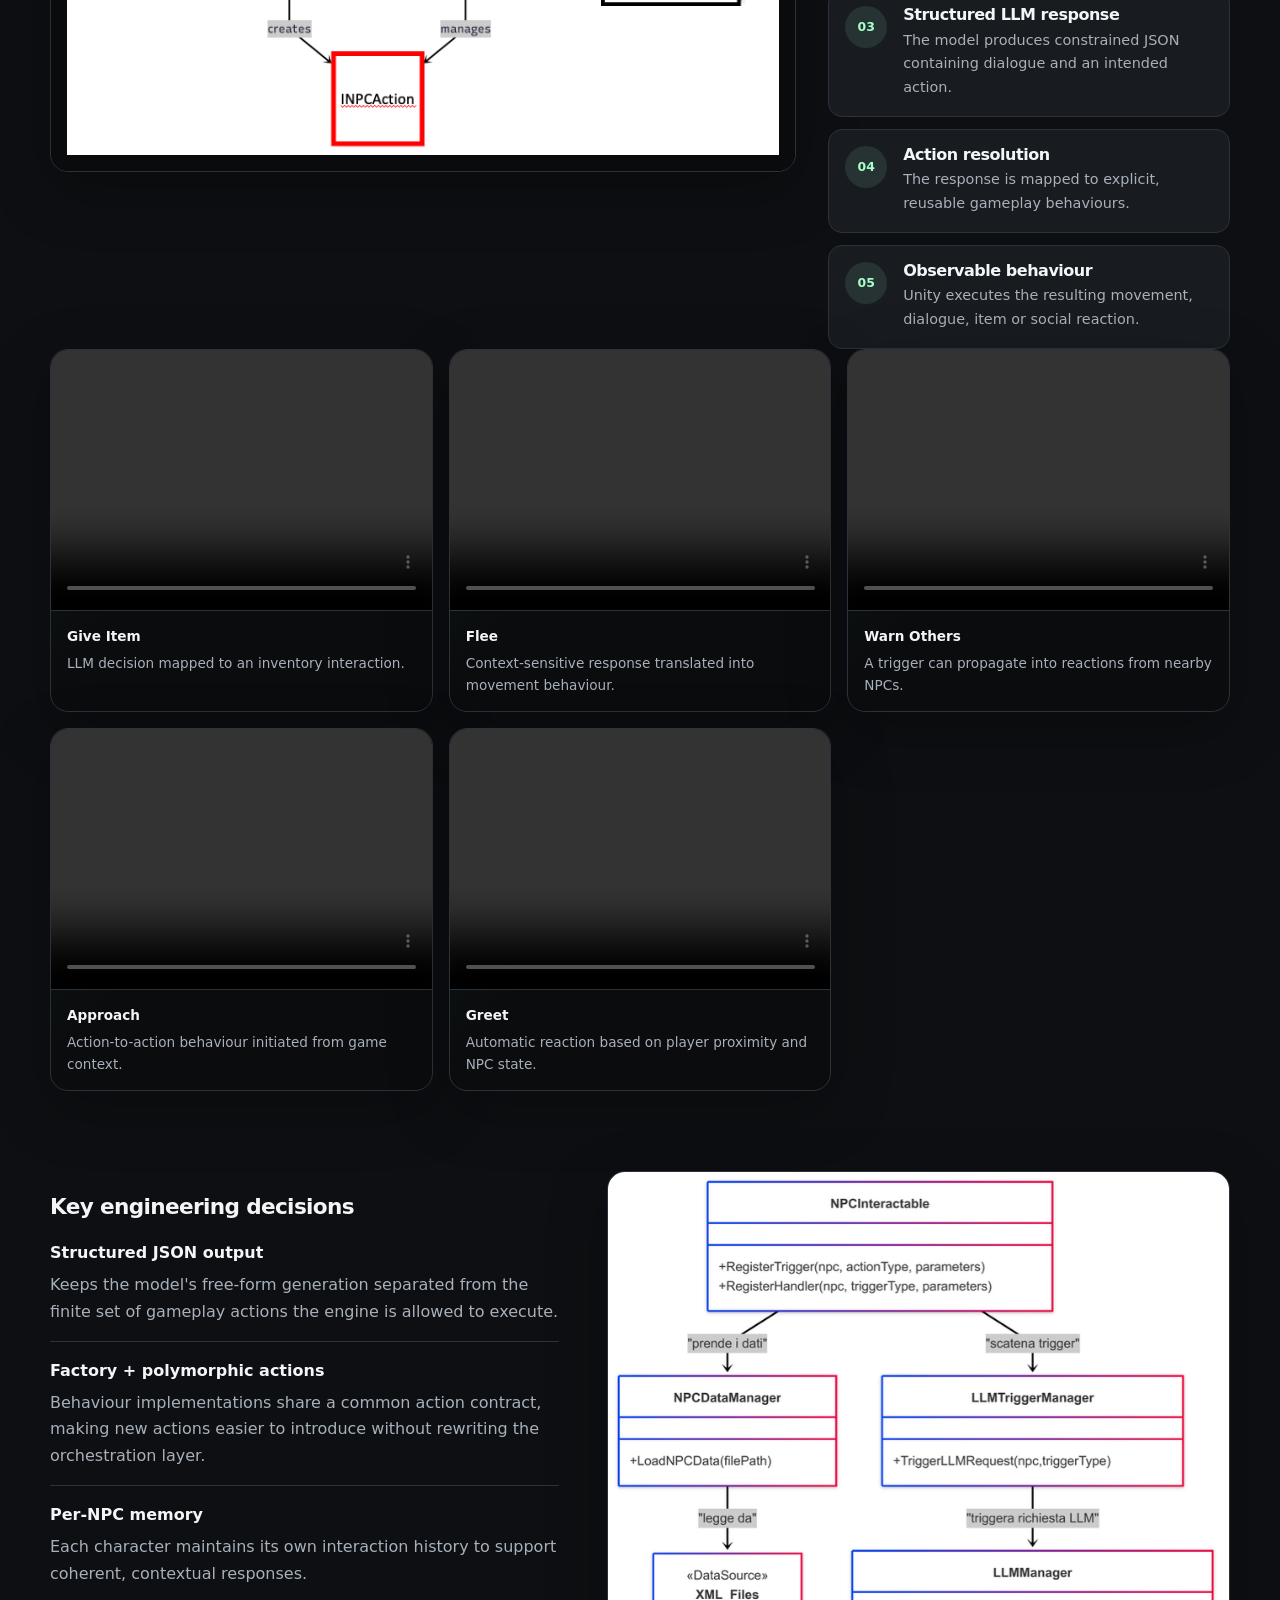
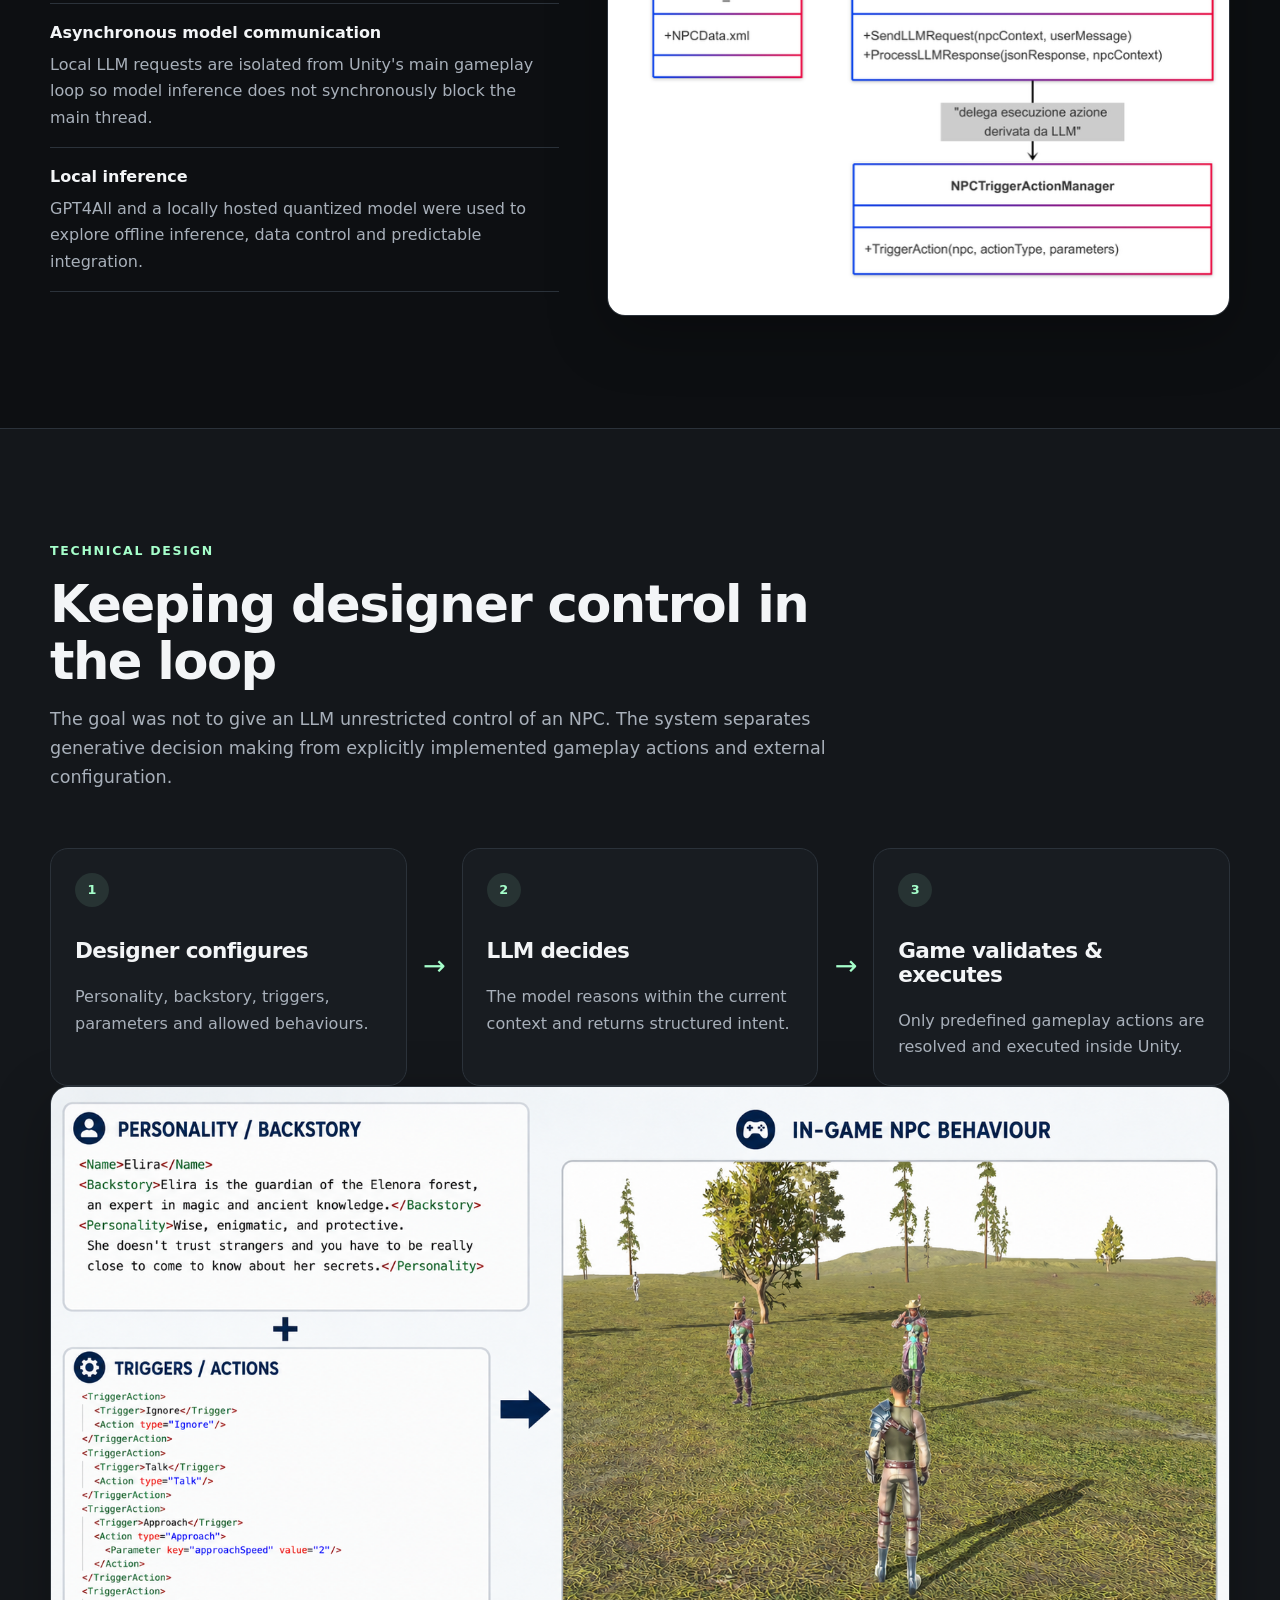
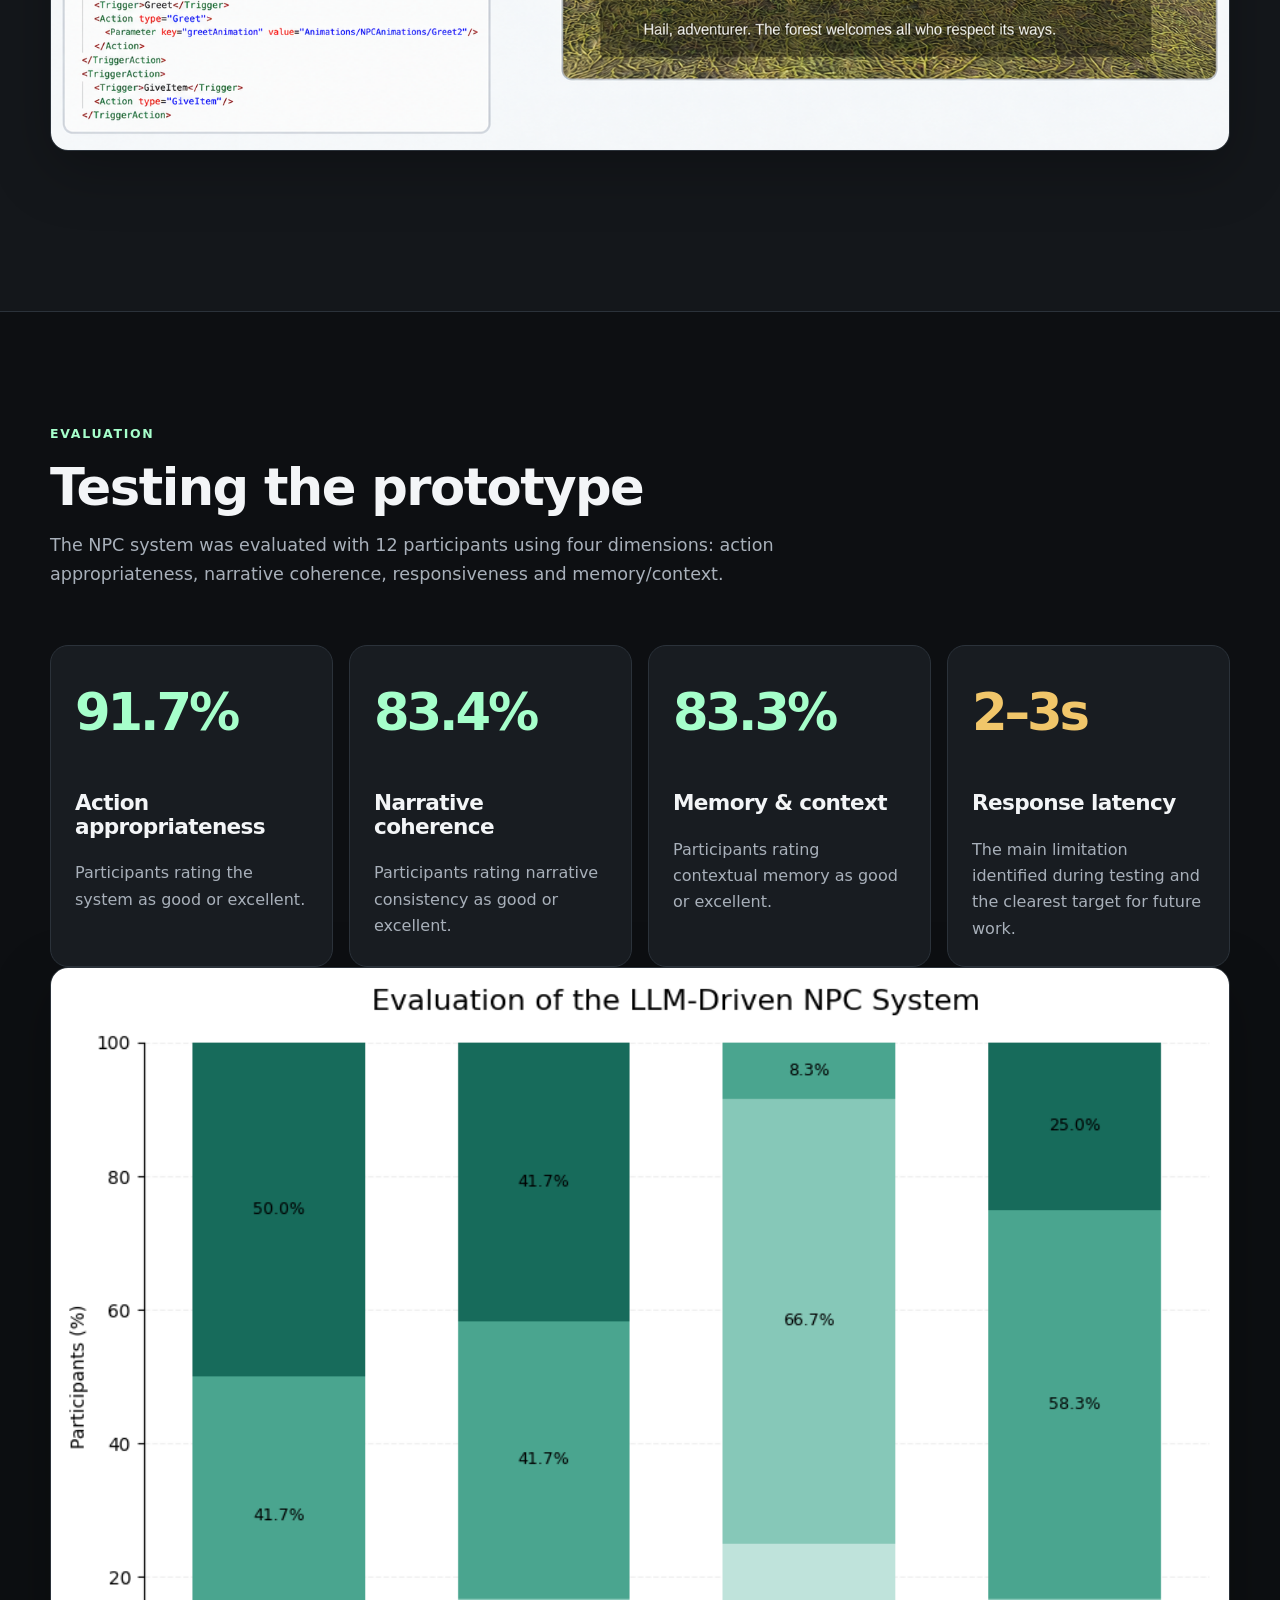
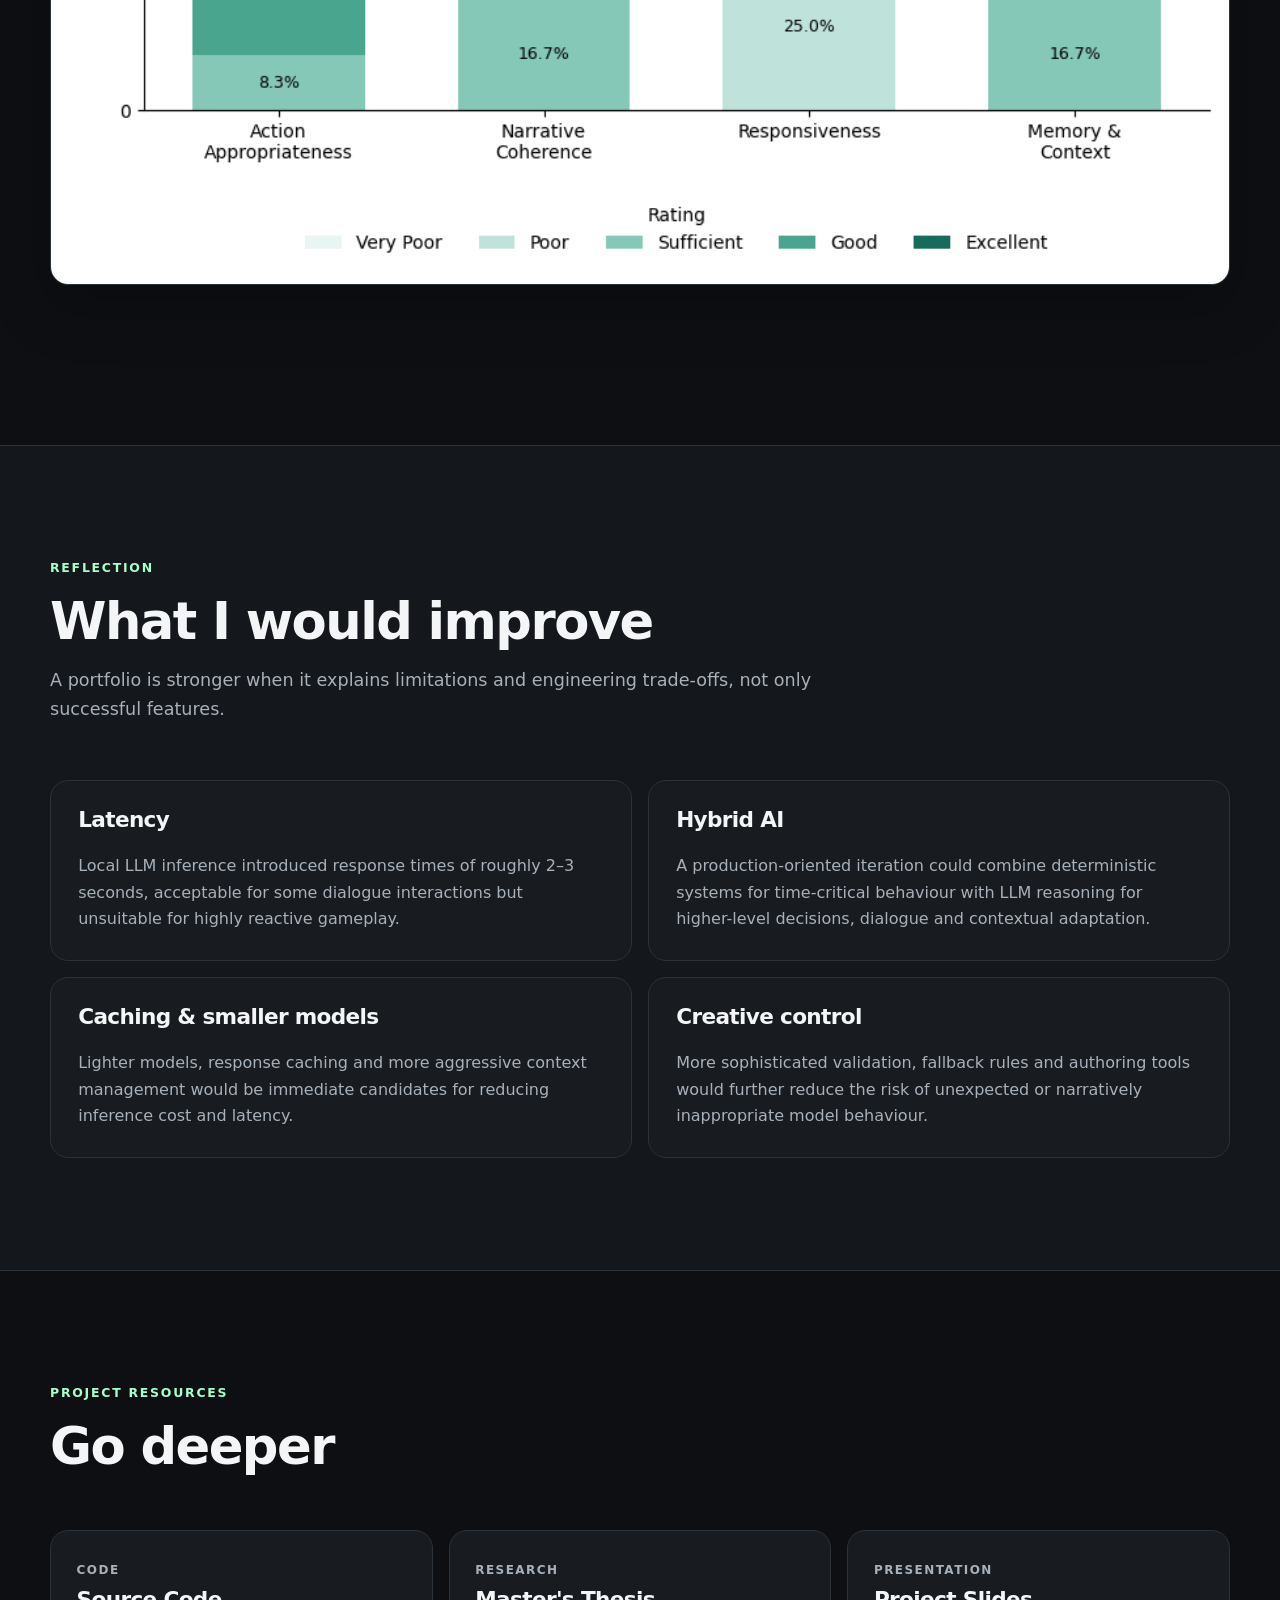
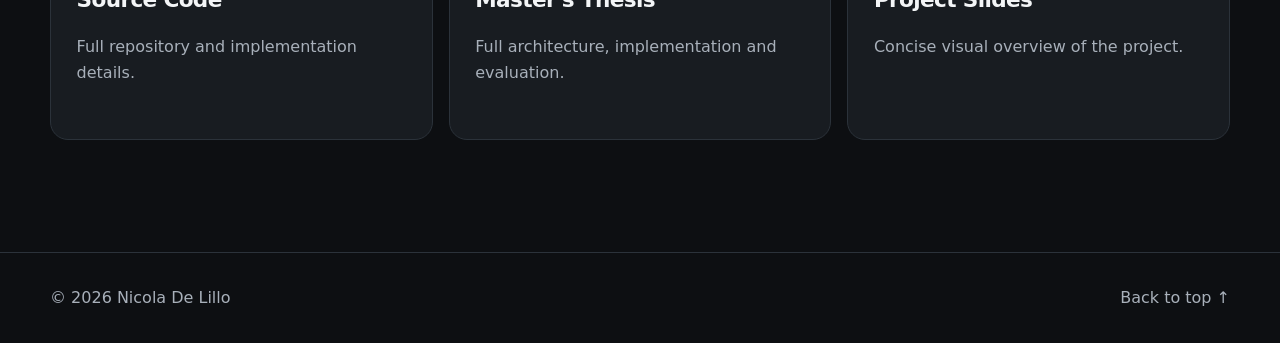
==== commit 94a4ad77: "Update NPC memory section in index.html Removed video section for NPC memory and added description f" ====
--- a/projects/reve/index.html
+++ b/projects/reve/index.html
@@ -18,7 +18,7 @@
         <a href="#project">Project</a>
         <a href="#architecture">Architecture</a>
         <a href="#npc-ai">NPC AI</a>
-        <a href="#validation">Validation</a>x
+        <a href="#validation">Validation</a>
         <a href="#about">About</a>
       </nav>
 
@@ -428,15 +428,6 @@
                NEW recording recommended.
                Show an NPC remembering information from an earlier interaction,
                e.g. the player's name or a past event. -->
-          <figure class="media-frame media-card">
-            <video controls preload="metadata">
-              <source src="../../assets/videos/npc-memory.mp4" type="video/mp4">
-            </video>
-            <figcaption>
-              <strong>Per-NPC Memory</strong>
-              <span>Persistent conversational context across interactions.</span>
-            </figcaption>
-          </figure>
 
         </div>
 
@@ -461,7 +452,13 @@
                   actions easier to introduce without rewriting the orchestration layer.
                 </p>
               </div>
-
+              <div class="decision">
+                <strong>Per-NPC memory</strong>
+                <p>
+                  Each character maintains its own interaction history to support coherent,
+                  contextual responses.
+                </p>
+              </div>
               <div class="decision">
                 <strong>Asynchronous model communication</strong>
                 <p>
